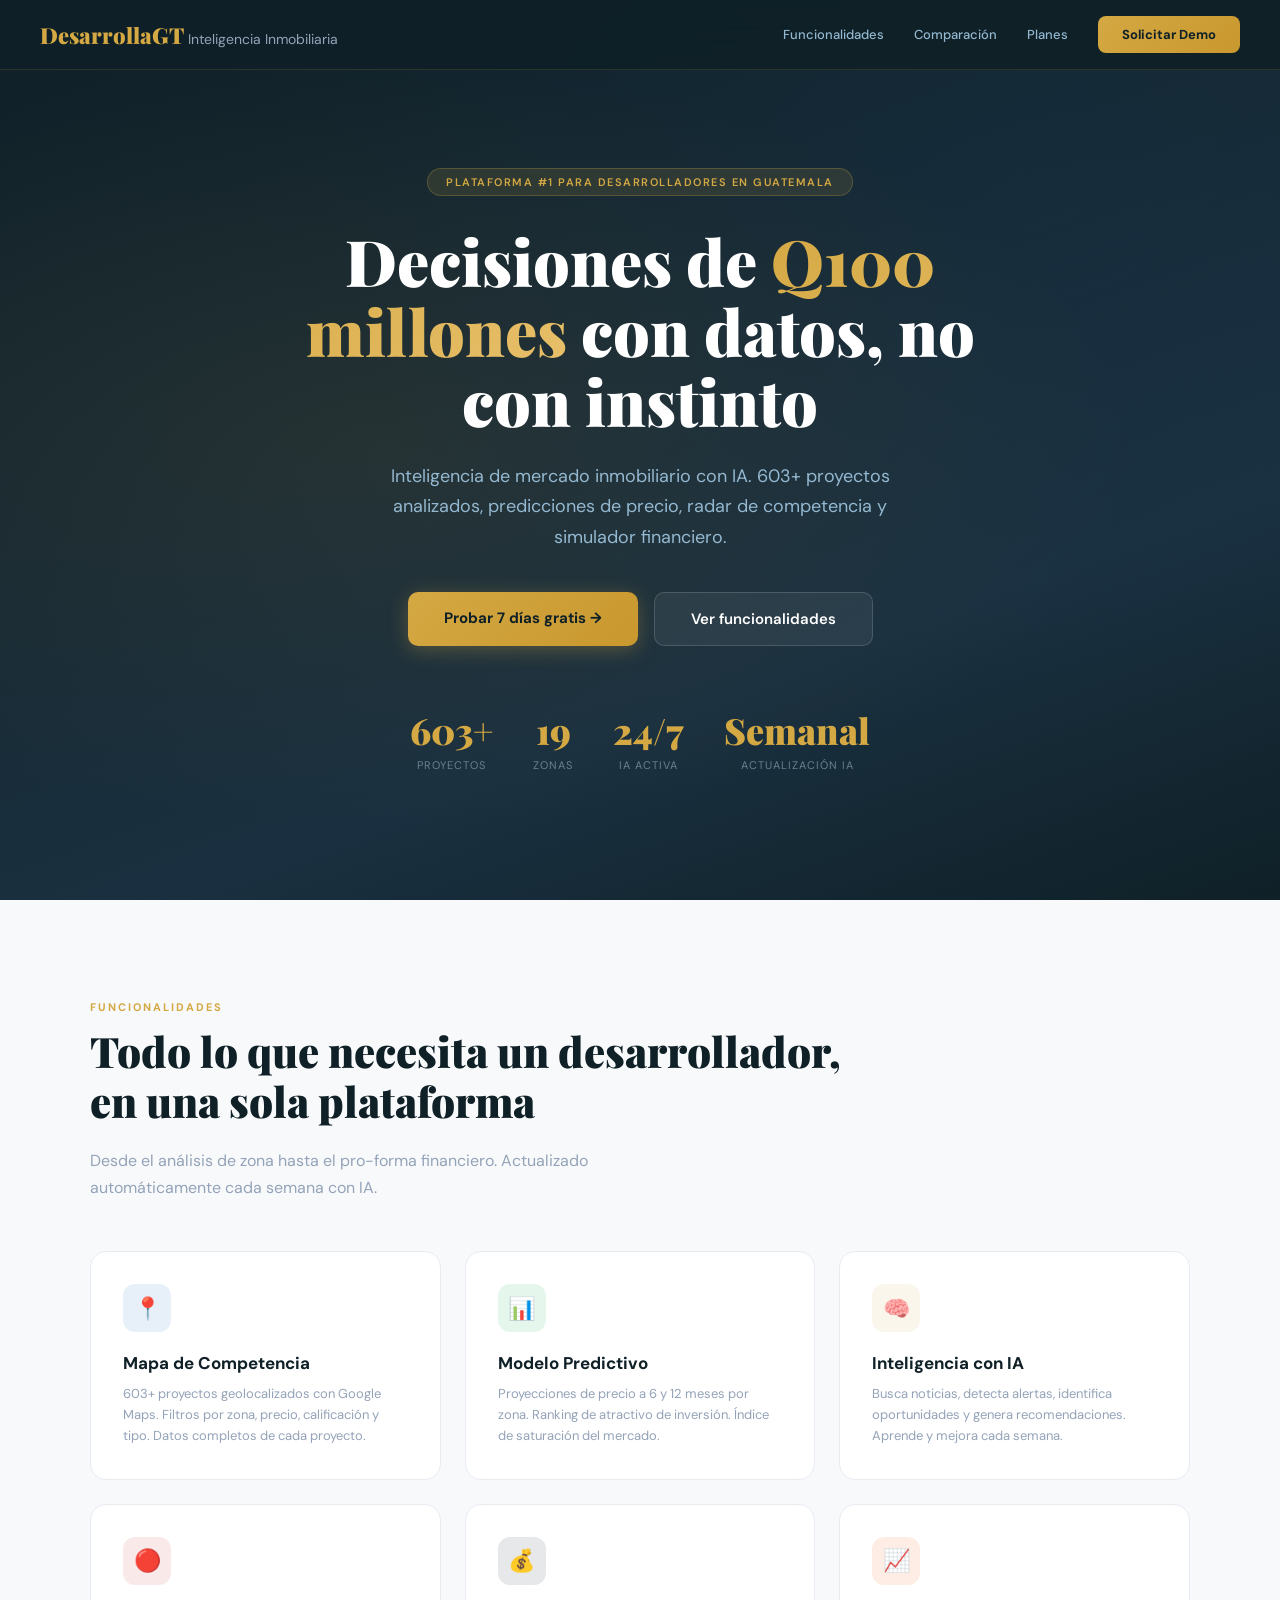
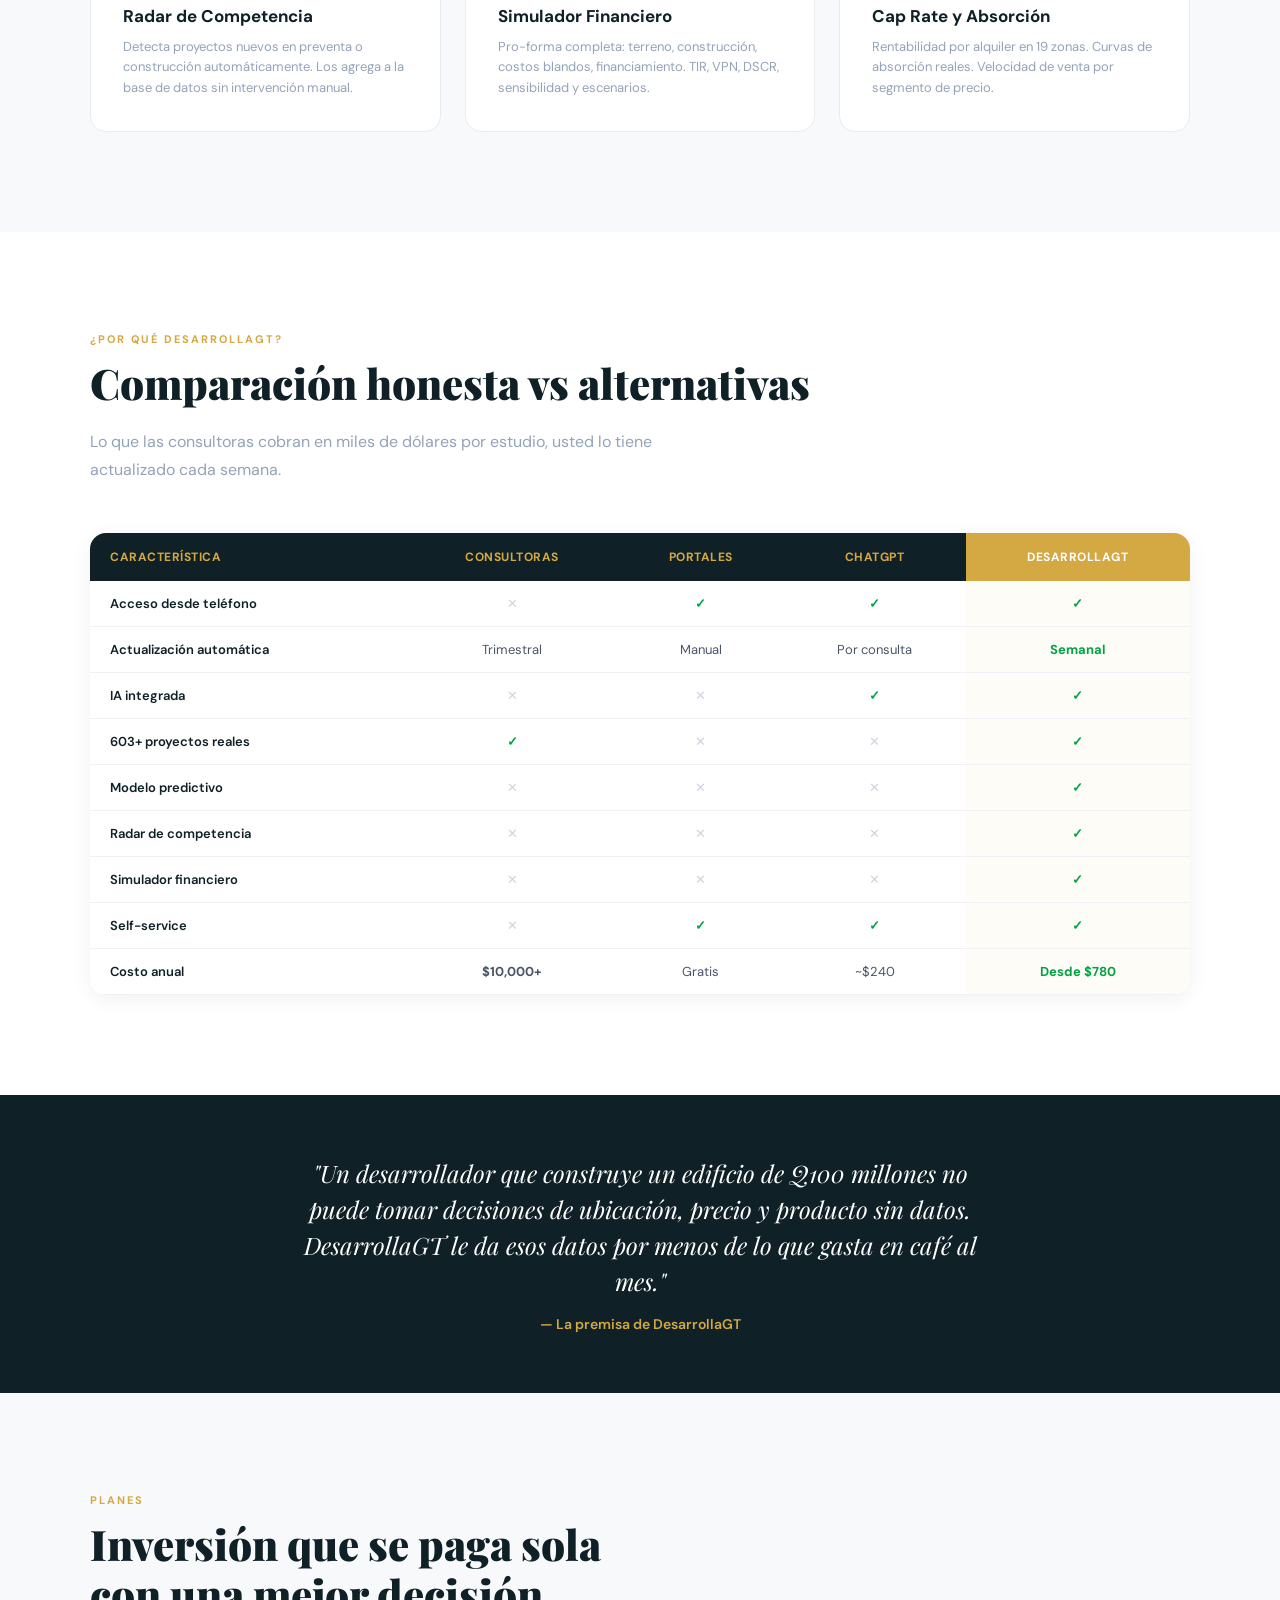
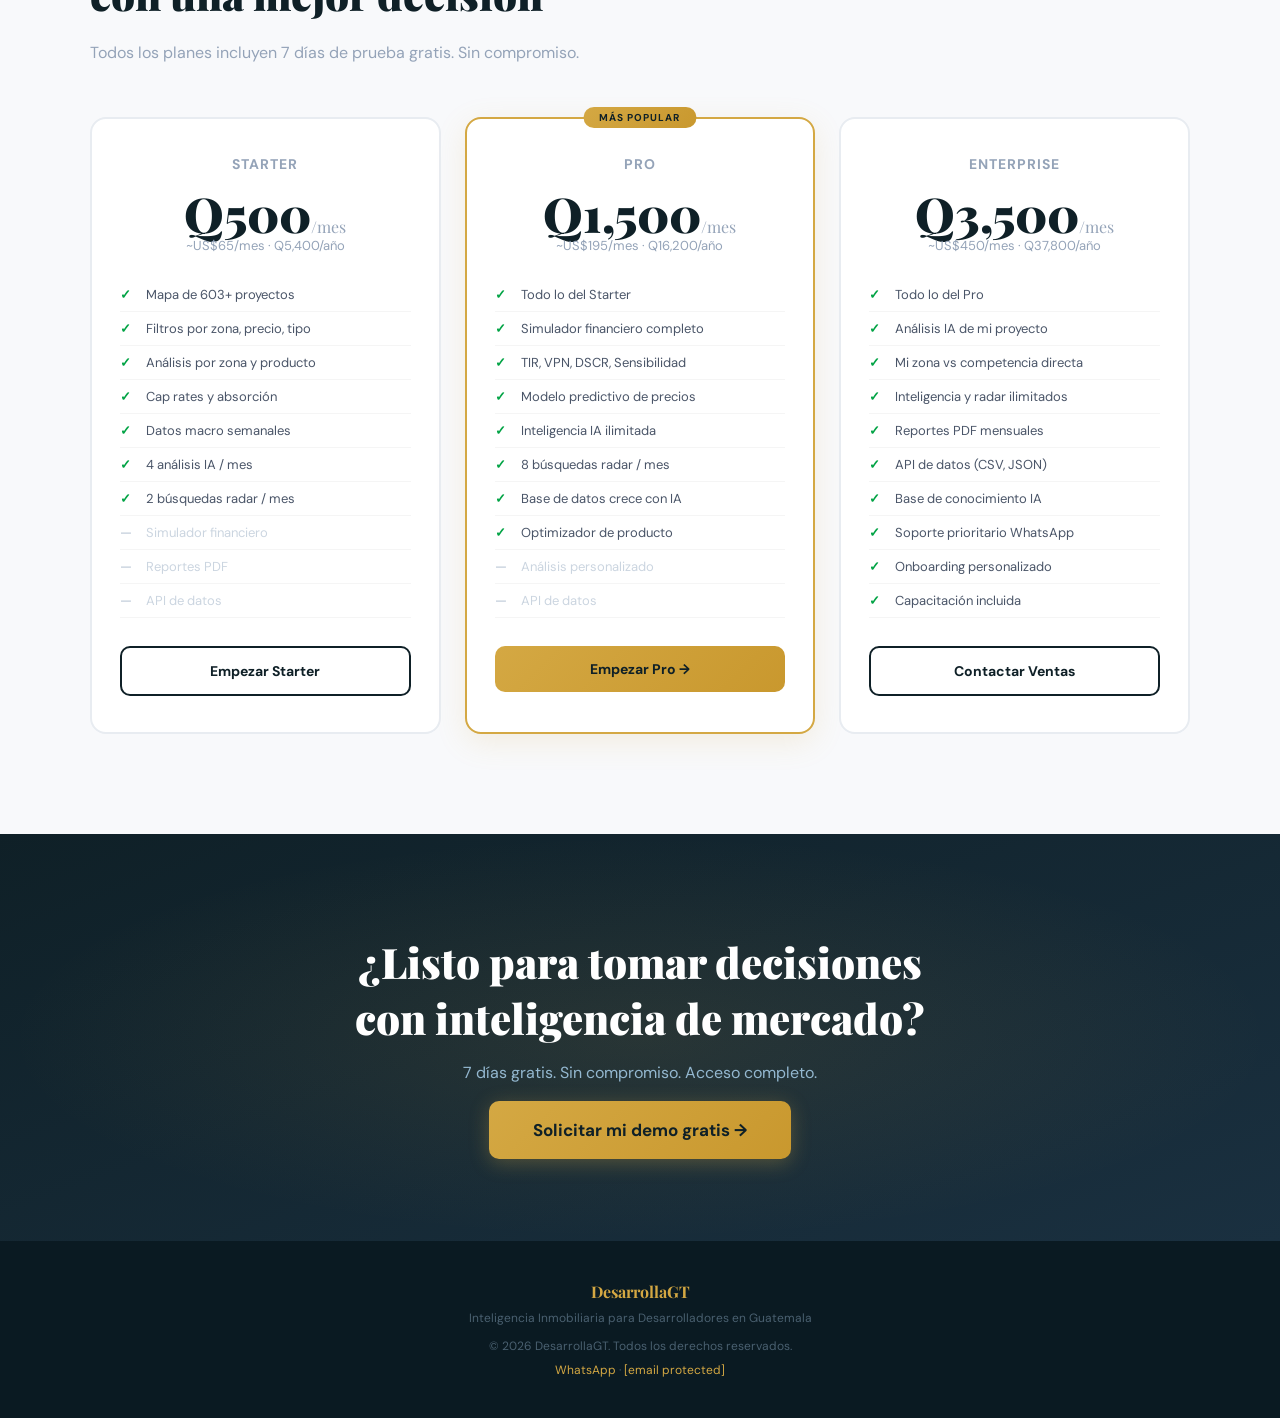
==== index.html @ cb03914d "añadiendo pagina" ====
<!DOCTYPE html>
<html lang="es">
<head>
  <meta charset="UTF-8">
  <meta name="viewport" content="width=device-width, initial-scale=1.0">
  <title>DesarrollaGT — Inteligencia Inmobiliaria</title>
  <link href="https://fonts.googleapis.com/css2?family=Playfair+Display:wght@400;700;900&family=DM+Sans:wght@300;400;500;600;700&display=swap" rel="stylesheet">
  <style>
    :root { --dark:#0F2027; --dark2:#1a3040; --gold:#D4A843; --gold-light:#E8C06A; --light:#F8F9FB; --white:#fff; --text:#4A5568; --text-light:#94A3B8; --green:#00A344; --blue:#1565C0; --red:#C62828; --orange:#E65100; }
    *{margin:0;padding:0;box-sizing:border-box;} html{scroll-behavior:smooth;}
    body{font-family:'DM Sans',sans-serif;color:var(--text);background:var(--white);overflow-x:hidden;}
    nav{position:fixed;top:0;left:0;right:0;z-index:100;background:rgba(15,32,39,.95);backdrop-filter:blur(20px);border-bottom:1px solid rgba(212,168,67,.15);padding:0 40px;height:70px;display:flex;align-items:center;justify-content:space-between;}
    .nav-logo{font-family:'Playfair Display',serif;font-size:22px;font-weight:900;color:var(--gold);} .nav-logo span{color:var(--text-light);font-weight:400;font-size:14px;font-family:'DM Sans',sans-serif;}
    .nav-links{display:flex;gap:30px;align-items:center;} .nav-links a{color:#94B8D0;text-decoration:none;font-size:13px;font-weight:500;transition:color .2s;} .nav-links a:hover{color:var(--gold);}
    .nav-cta{background:linear-gradient(135deg,var(--gold),#C9982E);color:var(--dark)!important;padding:10px 24px;border-radius:8px;font-weight:700!important;transition:transform .2s,box-shadow .2s;} .nav-cta:hover{transform:translateY(-2px);box-shadow:0 4px 15px rgba(212,168,67,.4);}
    .nav-mobile{display:none;background:none;border:none;color:var(--gold);font-size:28px;cursor:pointer;}
    .hero{min-height:100vh;background:linear-gradient(160deg,#0F2027,#162832 40%,#1a3040 70%,#0F2027);display:flex;align-items:center;justify-content:center;padding:120px 40px 80px;position:relative;overflow:hidden;}
    .hero::before{content:'';position:absolute;inset:0;background:radial-gradient(ellipse at 30% 50%,rgba(212,168,67,.08),transparent 60%),radial-gradient(ellipse at 80% 20%,rgba(21,101,192,.06),transparent 50%);}
    .hero-content{max-width:700px;text-align:center;position:relative;z-index:2;}
    .hero-badge{display:inline-block;background:rgba(212,168,67,.12);border:1px solid rgba(212,168,67,.25);color:var(--gold);padding:6px 18px;border-radius:50px;font-size:11px;font-weight:600;letter-spacing:1.5px;text-transform:uppercase;margin-bottom:30px;animation:fadeInDown .8s ease-out;}
    .hero h1{font-family:'Playfair Display',serif;font-size:clamp(36px,6vw,64px);font-weight:900;color:var(--white);line-height:1.1;margin-bottom:24px;animation:fadeInUp .8s ease-out .2s both;}
    .hero h1 em{font-style:normal;background:linear-gradient(135deg,var(--gold),var(--gold-light));-webkit-background-clip:text;-webkit-text-fill-color:transparent;}
    .hero p{font-size:18px;color:#94B8D0;line-height:1.7;margin-bottom:40px;max-width:550px;margin-left:auto;margin-right:auto;animation:fadeInUp .8s ease-out .4s both;}
    .hero-buttons{display:flex;gap:16px;justify-content:center;flex-wrap:wrap;animation:fadeInUp .8s ease-out .6s both;}
    .btn-primary{background:linear-gradient(135deg,var(--gold),#C9982E);color:var(--dark);padding:16px 36px;border-radius:10px;font-weight:700;font-size:15px;text-decoration:none;transition:all .3s;border:none;cursor:pointer;box-shadow:0 4px 20px rgba(212,168,67,.3);} .btn-primary:hover{transform:translateY(-3px);box-shadow:0 8px 30px rgba(212,168,67,.5);}
    .btn-secondary{background:rgba(255,255,255,.06);border:1px solid rgba(255,255,255,.15);color:var(--white);padding:16px 36px;border-radius:10px;font-weight:600;font-size:15px;text-decoration:none;transition:all .3s;} .btn-secondary:hover{background:rgba(255,255,255,.12);border-color:var(--gold);color:var(--gold);}
    .hero-stats{display:flex;gap:40px;justify-content:center;margin-top:60px;animation:fadeInUp .8s ease-out .8s both;} .hero-stat{text-align:center;} .hero-stat .val{font-family:'Playfair Display',serif;font-size:36px;font-weight:900;color:var(--gold);} .hero-stat .lab{font-size:11px;color:#6a8090;text-transform:uppercase;letter-spacing:1px;margin-top:4px;}
    section{padding:100px 40px;} .container{max-width:1100px;margin:0 auto;}
    .section-label{font-size:11px;font-weight:700;letter-spacing:2px;text-transform:uppercase;color:var(--gold);margin-bottom:12px;}
    .section-title{font-family:'Playfair Display',serif;font-size:clamp(28px,4vw,42px);font-weight:900;color:var(--dark);line-height:1.2;margin-bottom:20px;}
    .section-sub{font-size:16px;color:var(--text-light);max-width:600px;line-height:1.7;margin-bottom:50px;}
    #features{background:var(--light);} .features-grid{display:grid;grid-template-columns:repeat(auto-fit,minmax(300px,1fr));gap:24px;}
    .feature-card{background:var(--white);border-radius:16px;padding:32px;border:1px solid #E8ECF1;transition:all .3s;} .feature-card:hover{transform:translateY(-4px);box-shadow:0 12px 40px rgba(0,0,0,.08);border-color:var(--gold);}
    .feature-icon{width:48px;height:48px;border-radius:12px;display:flex;align-items:center;justify-content:center;font-size:22px;margin-bottom:20px;}
    .feature-card h3{font-size:17px;font-weight:700;color:var(--dark);margin-bottom:10px;} .feature-card p{font-size:13px;color:var(--text-light);line-height:1.6;}
    .comparison-table{width:100%;border-collapse:separate;border-spacing:0;border-radius:16px;overflow:hidden;box-shadow:0 4px 20px rgba(0,0,0,.06);}
    .comparison-table th{background:var(--dark);color:var(--gold);padding:16px 20px;font-size:12px;font-weight:700;text-transform:uppercase;letter-spacing:.5px;text-align:center;} .comparison-table th:first-child{text-align:left;}
    .comparison-table td{padding:14px 20px;border-bottom:1px solid #f0f0f5;font-size:13px;text-align:center;} .comparison-table td:first-child{text-align:left;font-weight:600;color:var(--dark);}
    .comparison-table tr:hover td{background:#FFFBF0;} .check{color:var(--green);font-weight:700;font-size:18px;} .cross{color:#CBD5E0;font-size:18px;} .highlight-col{background:rgba(212,168,67,.04);}
    #pricing{background:var(--light);} .pricing-grid{display:grid;grid-template-columns:repeat(auto-fit,minmax(280px,1fr));gap:24px;}
    .price-card{background:var(--white);border-radius:16px;padding:36px 28px;border:2px solid #E8ECF1;text-align:center;transition:all .3s;position:relative;} .price-card:hover{transform:translateY(-4px);box-shadow:0 12px 40px rgba(0,0,0,.08);}
    .price-card.featured{border-color:var(--gold);box-shadow:0 8px 30px rgba(212,168,67,.15);}
    .price-card.featured::before{content:'MÁS POPULAR';position:absolute;top:-12px;left:50%;transform:translateX(-50%);background:linear-gradient(135deg,var(--gold),#C9982E);color:var(--dark);padding:4px 16px;border-radius:50px;font-size:10px;font-weight:700;letter-spacing:1px;}
    .price-name{font-size:14px;font-weight:700;color:var(--text-light);text-transform:uppercase;letter-spacing:1px;margin-bottom:16px;}
    .price-amount{font-family:'Playfair Display',serif;font-size:48px;font-weight:900;color:var(--dark);line-height:1;} .price-amount span{font-size:16px;font-weight:400;color:var(--text-light);}
    .price-period{font-size:13px;color:var(--text-light);margin-bottom:24px;}
    .price-features{list-style:none;text-align:left;margin-bottom:28px;} .price-features li{padding:8px 0;font-size:13px;color:var(--text);border-bottom:1px solid #f5f5f5;display:flex;align-items:center;gap:10px;}
    .price-features li::before{content:'✓';color:var(--green);font-weight:700;min-width:16px;} .price-features li.disabled{color:#CBD5E0;} .price-features li.disabled::before{content:'—';color:#CBD5E0;}
    .price-btn{display:block;width:100%;padding:14px;border-radius:10px;font-weight:700;font-size:14px;text-decoration:none;text-align:center;transition:all .3s;}
    .price-btn-primary{background:linear-gradient(135deg,var(--gold),#C9982E);color:var(--dark);} .price-btn-primary:hover{box-shadow:0 4px 15px rgba(212,168,67,.4);transform:translateY(-2px);}
    .price-btn-outline{background:none;border:2px solid var(--dark);color:var(--dark);} .price-btn-outline:hover{background:var(--dark);color:var(--white);}
    .social-proof{background:var(--dark);padding:60px 40px;text-align:center;}
    .proof-text{font-family:'Playfair Display',serif;font-size:24px;color:var(--white);max-width:700px;margin:0 auto 16px;line-height:1.5;font-style:italic;}
    .proof-author{color:var(--gold);font-size:14px;font-weight:600;}
    .cta{background:linear-gradient(160deg,var(--dark),#1a3040);text-align:center;padding:100px 40px;position:relative;}
    .cta::before{content:'';position:absolute;inset:0;background:radial-gradient(ellipse at 50% 50%,rgba(212,168,67,.1),transparent 70%);}
    .cta h2{font-family:'Playfair Display',serif;font-size:clamp(28px,4vw,42px);font-weight:900;color:var(--white);margin-bottom:16px;position:relative;}
    .cta p{color:#94B8D0;font-size:16px;margin-bottom:36px;position:relative;} .cta .btn-primary{position:relative;font-size:17px;padding:18px 44px;}
    .whatsapp-float{position:fixed;bottom:24px;right:24px;z-index:99;background:#25D366;width:60px;height:60px;border-radius:50%;display:flex;align-items:center;justify-content:center;box-shadow:0 4px 20px rgba(37,211,102,.4);transition:transform .3s;text-decoration:none;font-size:30px;} .whatsapp-float:hover{transform:scale(1.1);}
    footer{background:#0a1a22;padding:40px;text-align:center;color:#4a6070;font-size:12px;} footer a{color:var(--gold);text-decoration:none;}
    @keyframes fadeInUp{from{opacity:0;transform:translateY(30px);}to{opacity:1;transform:translateY(0);}}
    @keyframes fadeInDown{from{opacity:0;transform:translateY(-20px);}to{opacity:1;transform:translateY(0);}}
    @media(max-width:768px){nav{padding:0 20px;} .nav-links{display:none;position:fixed;top:70px;left:0;right:0;background:rgba(15,32,39,.98);flex-direction:column;padding:20px;gap:16px;} .nav-mobile{display:block;} section{padding:60px 20px;} .hero{padding:100px 20px 60px;} .hero p{font-size:15px;} .hero-stats{gap:20px;flex-wrap:wrap;} .hero-stat .val{font-size:28px;} .hero-buttons{flex-direction:column;align-items:center;} .btn-primary,.btn-secondary{width:100%;text-align:center;} .features-grid{grid-template-columns:1fr;} .pricing-grid{grid-template-columns:1fr;} .comparison-table{font-size:11px;} .comparison-table th,.comparison-table td{padding:10px 6px;} .proof-text{font-size:18px;} .price-amount{font-size:38px;}}
  </style>
</head>
<body>
<nav>
  <div class="nav-logo">DesarrollaGT <span>Inteligencia Inmobiliaria</span></div>
  <div class="nav-links">
    <a href="#features">Funcionalidades</a>
    <a href="#vs">Comparación</a>
    <a href="#pricing">Planes</a>
    <a href="https://wa.me/502XXXXXXXX?text=Quiero%20una%20demo%20de%20DesarrollaGT" class="nav-cta" target="_blank">Solicitar Demo</a>
  </div>
  <button class="nav-mobile" onclick="let l=document.querySelector('.nav-links');l.style.display=l.style.display==='flex'?'none':'flex'">☰</button>
</nav>
<section class="hero">
  <div class="hero-content">
    <div class="hero-badge">Plataforma #1 para Desarrolladores en Guatemala</div>
    <h1>Decisiones de <em>Q100 millones</em> con datos, no con instinto</h1>
    <p>Inteligencia de mercado inmobiliario con IA. 603+ proyectos analizados, predicciones de precio, radar de competencia y simulador financiero.</p>
    <div class="hero-buttons">
      <a href="https://wa.me/502XXXXXXXX?text=Quiero%20probar%20DesarrollaGT%20gratis%20por%207%20días" class="btn-primary" target="_blank">Probar 7 días gratis →</a>
      <a href="#features" class="btn-secondary">Ver funcionalidades</a>
    </div>
    <div class="hero-stats">
      <div class="hero-stat"><div class="val">603+</div><div class="lab">Proyectos</div></div>
      <div class="hero-stat"><div class="val">19</div><div class="lab">Zonas</div></div>
      <div class="hero-stat"><div class="val">24/7</div><div class="lab">IA Activa</div></div>
      <div class="hero-stat"><div class="val">Semanal</div><div class="lab">Actualización IA</div></div>
    </div>
  </div>
</section>
<section id="features">
  <div class="container">
    <div class="section-label">Funcionalidades</div>
    <h2 class="section-title">Todo lo que necesita un desarrollador,<br>en una sola plataforma</h2>
    <p class="section-sub">Desde el análisis de zona hasta el pro-forma financiero. Actualizado automáticamente cada semana con IA.</p>
    <div class="features-grid">
      <div class="feature-card"><div class="feature-icon" style="background:rgba(21,101,192,.1);color:var(--blue);">📍</div><h3>Mapa de Competencia</h3><p>603+ proyectos geolocalizados con Google Maps. Filtros por zona, precio, calificación y tipo. Datos completos de cada proyecto.</p></div>
      <div class="feature-card"><div class="feature-icon" style="background:rgba(0,163,68,.1);color:var(--green);">📊</div><h3>Modelo Predictivo</h3><p>Proyecciones de precio a 6 y 12 meses por zona. Ranking de atractivo de inversión. Índice de saturación del mercado.</p></div>
      <div class="feature-card"><div class="feature-icon" style="background:rgba(212,168,67,.1);color:var(--gold);">🧠</div><h3>Inteligencia con IA</h3><p>Busca noticias, detecta alertas, identifica oportunidades y genera recomendaciones. Aprende y mejora cada semana.</p></div>
      <div class="feature-card"><div class="feature-icon" style="background:rgba(198,40,40,.1);color:var(--red);">🔴</div><h3>Radar de Competencia</h3><p>Detecta proyectos nuevos en preventa o construcción automáticamente. Los agrega a la base de datos sin intervención manual.</p></div>
      <div class="feature-card"><div class="feature-icon" style="background:rgba(15,32,39,.1);color:var(--dark);">💰</div><h3>Simulador Financiero</h3><p>Pro-forma completa: terreno, construcción, costos blandos, financiamiento. TIR, VPN, DSCR, sensibilidad y escenarios.</p></div>
      <div class="feature-card"><div class="feature-icon" style="background:rgba(230,81,0,.1);color:var(--orange);">📈</div><h3>Cap Rate y Absorción</h3><p>Rentabilidad por alquiler en 19 zonas. Curvas de absorción reales. Velocidad de venta por segmento de precio.</p></div>
    </div>
  </div>
</section>
<section id="vs">
  <div class="container">
    <div class="section-label">¿Por qué DesarrollaGT?</div>
    <h2 class="section-title">Comparación honesta vs alternativas</h2>
    <p class="section-sub">Lo que las consultoras cobran en miles de dólares por estudio, usted lo tiene actualizado cada semana.</p>
    <table class="comparison-table">
      <thead><tr><th>Característica</th><th>Consultoras</th><th>Portales</th><th>ChatGPT</th><th class="highlight-col" style="color:#fff;background:var(--gold);">DesarrollaGT</th></tr></thead>
      <tbody>
        <tr><td>Acceso desde teléfono</td><td class="cross">✕</td><td class="check">✓</td><td class="check">✓</td><td class="highlight-col check">✓</td></tr>
        <tr><td>Actualización automática</td><td>Trimestral</td><td>Manual</td><td>Por consulta</td><td class="highlight-col"><b style="color:var(--green)">Semanal</b></td></tr>
        <tr><td>IA integrada</td><td class="cross">✕</td><td class="cross">✕</td><td class="check">✓</td><td class="highlight-col check">✓</td></tr>
        <tr><td>603+ proyectos reales</td><td class="check">✓</td><td class="cross">✕</td><td class="cross">✕</td><td class="highlight-col check">✓</td></tr>
        <tr><td>Modelo predictivo</td><td class="cross">✕</td><td class="cross">✕</td><td class="cross">✕</td><td class="highlight-col check">✓</td></tr>
        <tr><td>Radar de competencia</td><td class="cross">✕</td><td class="cross">✕</td><td class="cross">✕</td><td class="highlight-col check">✓</td></tr>
        <tr><td>Simulador financiero</td><td class="cross">✕</td><td class="cross">✕</td><td class="cross">✕</td><td class="highlight-col check">✓</td></tr>
        <tr><td>Self-service</td><td class="cross">✕</td><td class="check">✓</td><td class="check">✓</td><td class="highlight-col check">✓</td></tr>
        <tr><td>Costo anual</td><td><b>$10,000+</b></td><td>Gratis</td><td>~$240</td><td class="highlight-col"><b style="color:var(--green)">Desde $780</b></td></tr>
      </tbody>
    </table>
  </div>
</section>
<div class="social-proof">
  <p class="proof-text">"Un desarrollador que construye un edificio de Q100 millones no puede tomar decisiones de ubicación, precio y producto sin datos. DesarrollaGT le da esos datos por menos de lo que gasta en café al mes."</p>
  <p class="proof-author">— La premisa de DesarrollaGT</p>
</div>
<section id="pricing">
  <div class="container">
    <div class="section-label">Planes</div>
    <h2 class="section-title">Inversión que se paga sola<br>con una mejor decisión</h2>
    <p class="section-sub">Todos los planes incluyen 7 días de prueba gratis. Sin compromiso.</p>
    <div class="pricing-grid">
      <div class="price-card">
        <div class="price-name">Starter</div>
        <div class="price-amount">Q500<span>/mes</span></div>
        <div class="price-period">~US$65/mes · Q5,400/año</div>
        <ul class="price-features">
          <li>Mapa de 603+ proyectos</li>
          <li>Filtros por zona, precio, tipo</li>
          <li>Análisis por zona y producto</li>
          <li>Cap rates y absorción</li>
          <li>Datos macro semanales</li>
          <li>4 análisis IA / mes</li>
          <li>2 búsquedas radar / mes</li>
          <li class="disabled">Simulador financiero</li>
          <li class="disabled">Reportes PDF</li>
          <li class="disabled">API de datos</li>
        </ul>
        <a href="https://wa.me/502XXXXXXXX?text=Quiero%20el%20plan%20Starter%20de%20DesarrollaGT" class="price-btn price-btn-outline" target="_blank">Empezar Starter</a>
      </div>
      <div class="price-card featured">
        <div class="price-name">Pro</div>
        <div class="price-amount">Q1,500<span>/mes</span></div>
        <div class="price-period">~US$195/mes · Q16,200/año</div>
        <ul class="price-features">
          <li>Todo lo del Starter</li>
          <li>Simulador financiero completo</li>
          <li>TIR, VPN, DSCR, Sensibilidad</li>
          <li>Modelo predictivo de precios</li>
          <li>Inteligencia IA ilimitada</li>
          <li>8 búsquedas radar / mes</li>
          <li>Base de datos crece con IA</li>
          <li>Optimizador de producto</li>
          <li class="disabled">Análisis personalizado</li>
          <li class="disabled">API de datos</li>
        </ul>
        <a href="https://wa.me/502XXXXXXXX?text=Quiero%20el%20plan%20Pro%20de%20DesarrollaGT" class="price-btn price-btn-primary" target="_blank">Empezar Pro →</a>
      </div>
      <div class="price-card">
        <div class="price-name">Enterprise</div>
        <div class="price-amount">Q3,500<span>/mes</span></div>
        <div class="price-period">~US$450/mes · Q37,800/año</div>
        <ul class="price-features">
          <li>Todo lo del Pro</li>
          <li>Análisis IA de mi proyecto</li>
          <li>Mi zona vs competencia directa</li>
          <li>Inteligencia y radar ilimitados</li>
          <li>Reportes PDF mensuales</li>
          <li>API de datos (CSV, JSON)</li>
          <li>Base de conocimiento IA</li>
          <li>Soporte prioritario WhatsApp</li>
          <li>Onboarding personalizado</li>
          <li>Capacitación incluida</li>
        </ul>
        <a href="https://wa.me/502XXXXXXXX?text=Quiero%20el%20plan%20Enterprise%20de%20DesarrollaGT" class="price-btn price-btn-outline" target="_blank">Contactar Ventas</a>
      </div>
    </div>
  </div>
</section>
<section class="cta">
  <h2>¿Listo para tomar decisiones<br>con inteligencia de mercado?</h2>
  <p>7 días gratis. Sin compromiso. Acceso completo.</p>
  <a href="https://wa.me/502XXXXXXXX?text=Quiero%20probar%20DesarrollaGT%20gratis%20por%207%20días" class="btn-primary" target="_blank">Solicitar mi demo gratis →</a>
</section>
<footer>
  <p style="margin-bottom:8px;"><strong style="color:var(--gold);font-family:'Playfair Display',serif;font-size:16px;">DesarrollaGT</strong></p>
  <p>Inteligencia Inmobiliaria para Desarrolladores en Guatemala</p>
  <p style="margin-top:12px;">© 2026 DesarrollaGT. Todos los derechos reservados.</p>
  <p style="margin-top:8px;"><a href="https://wa.me/502XXXXXXXX">WhatsApp</a> · <a href="/cdn-cgi/l/email-protection#6315060d170210230706100211110c0f0f0204174d000c0e"><span class="__cf_email__" data-cfemail="1a6c7f746e7b695a7e7f697b68687576767b7d6e34797577">[email&#160;protected]</span></a></p>
</footer>
<a href="https:
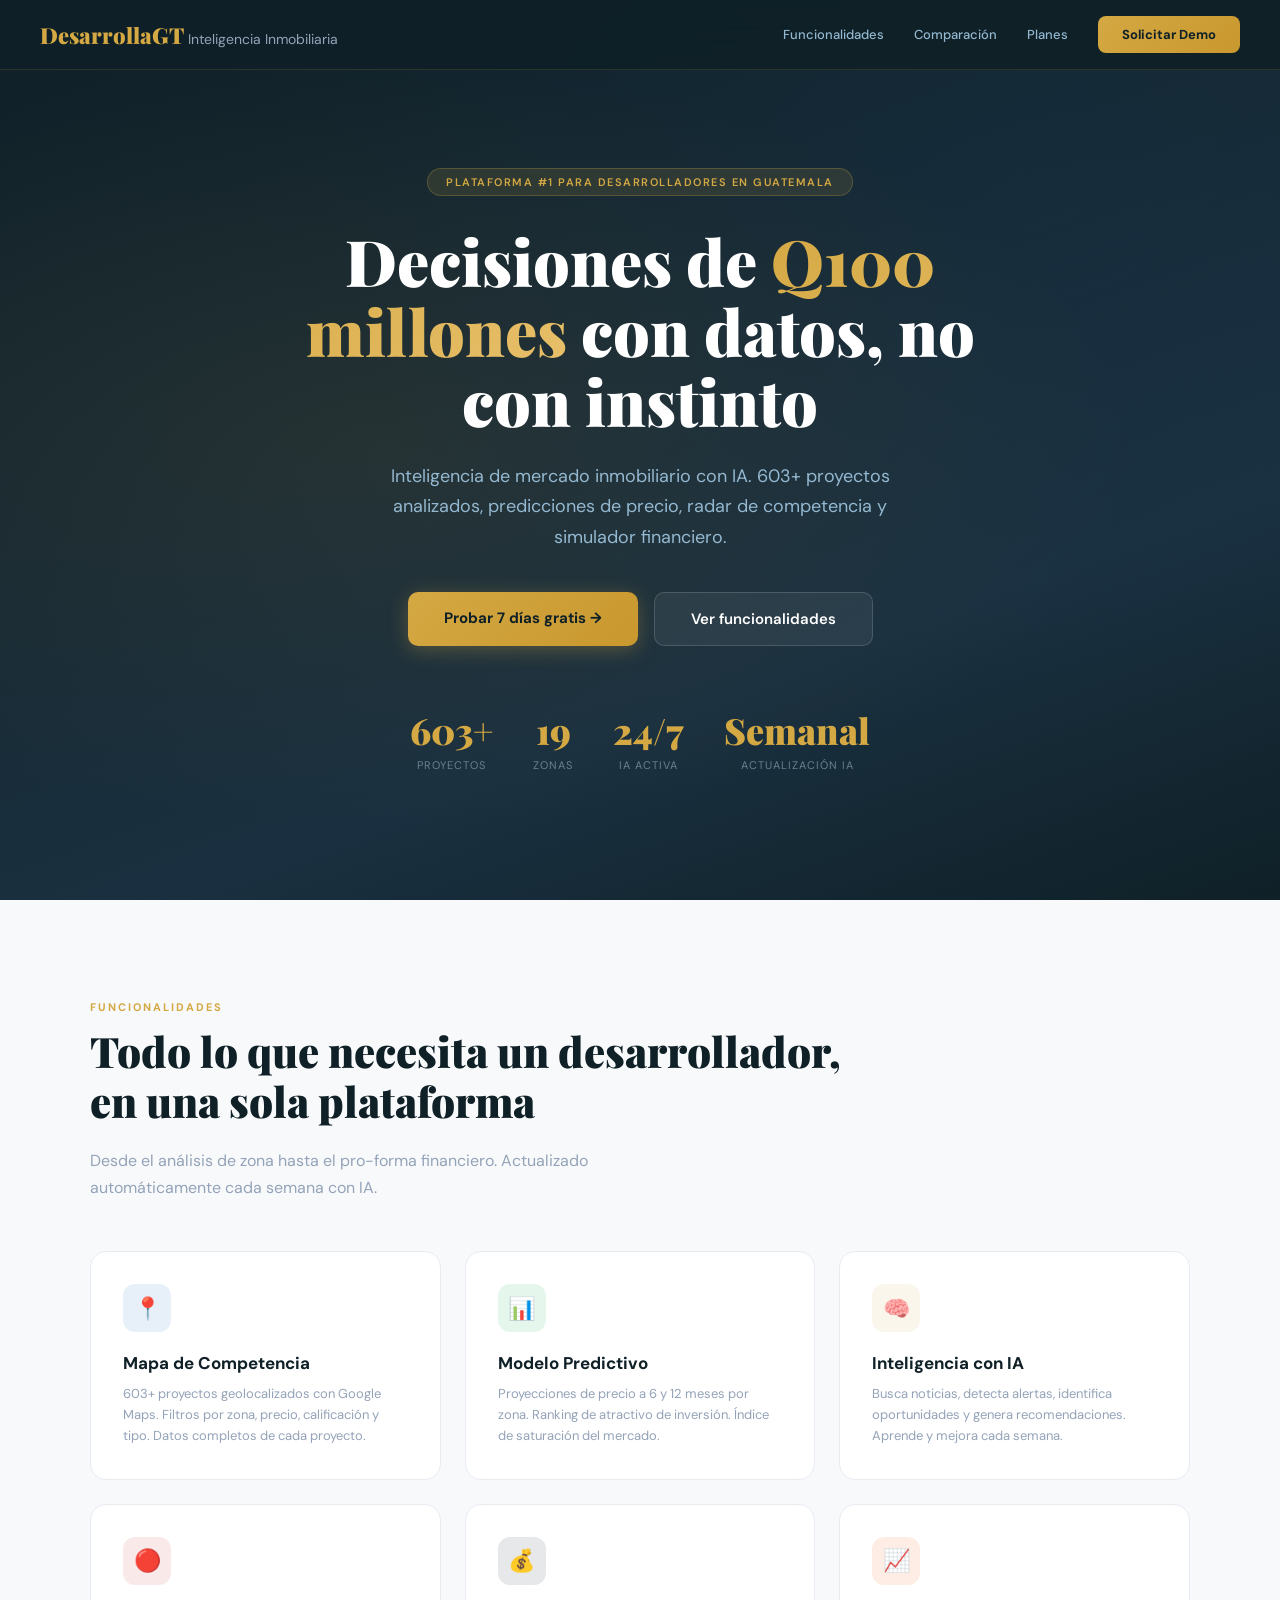
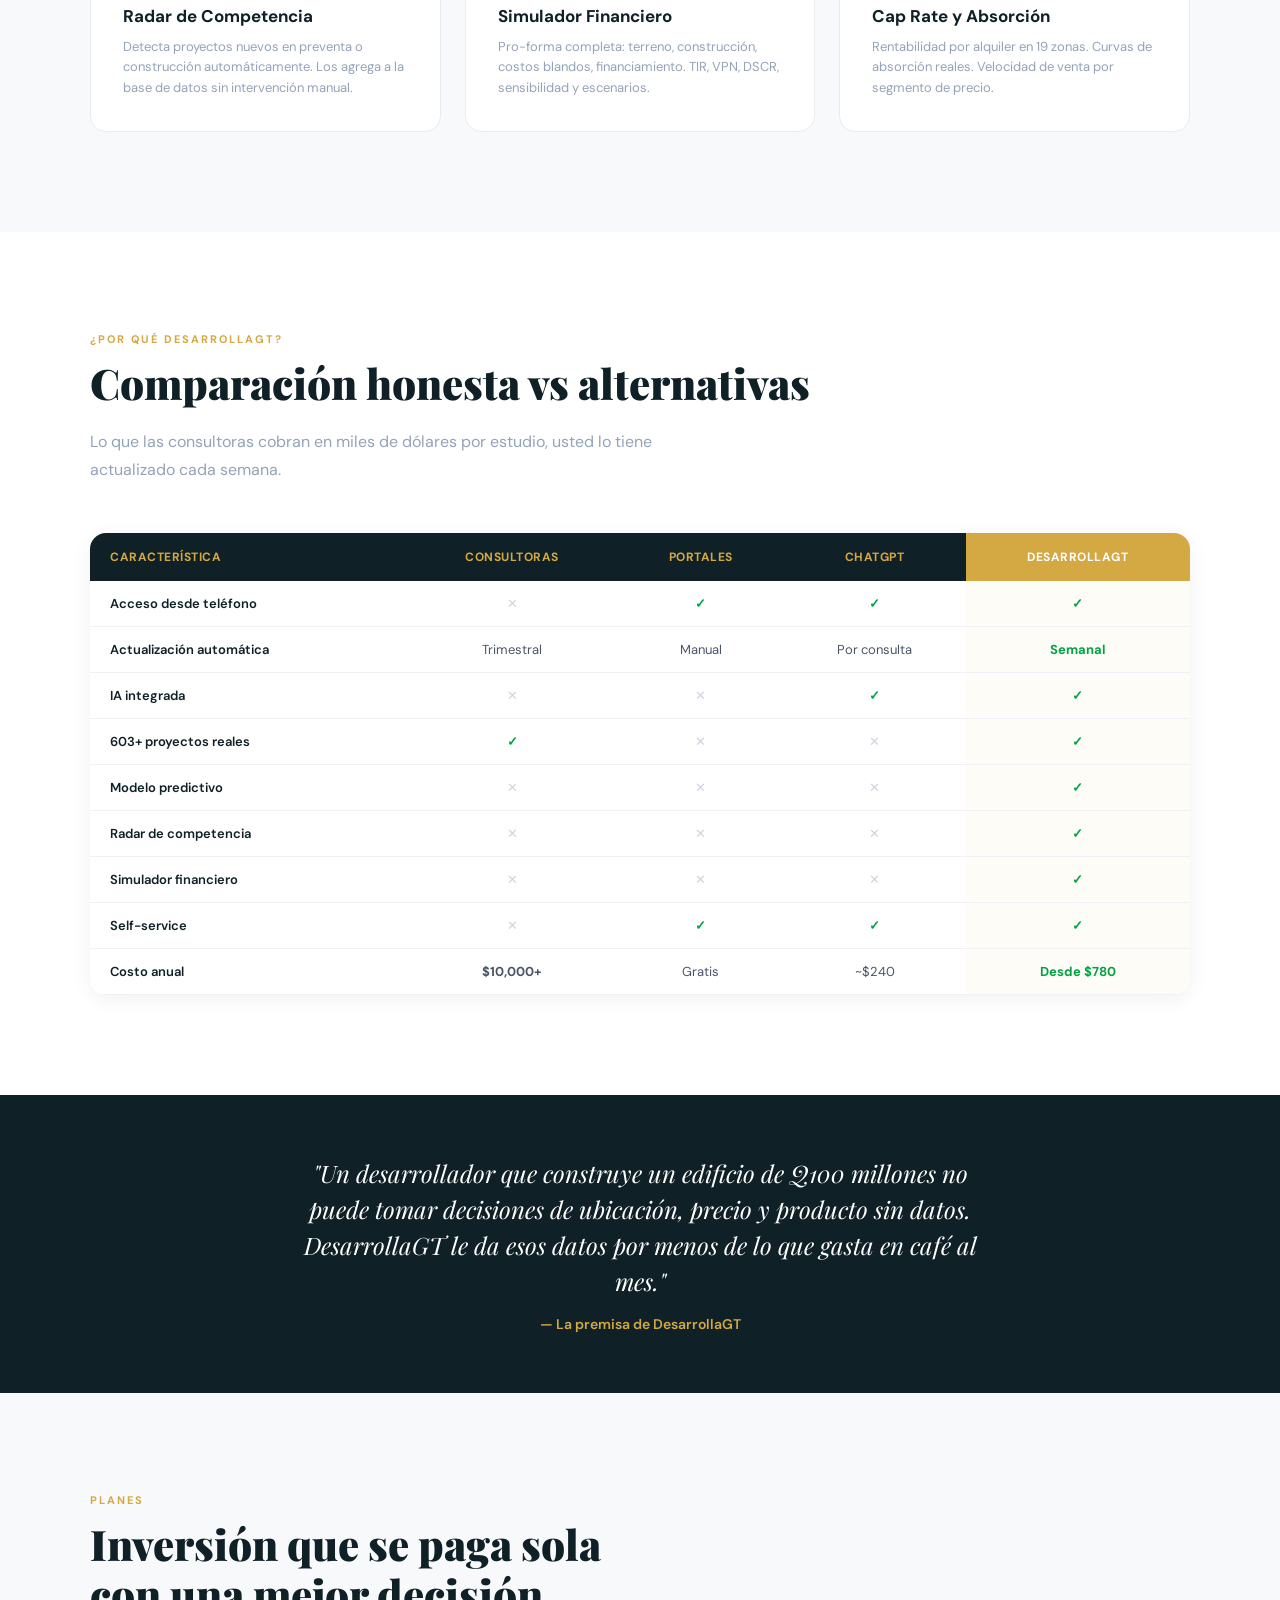
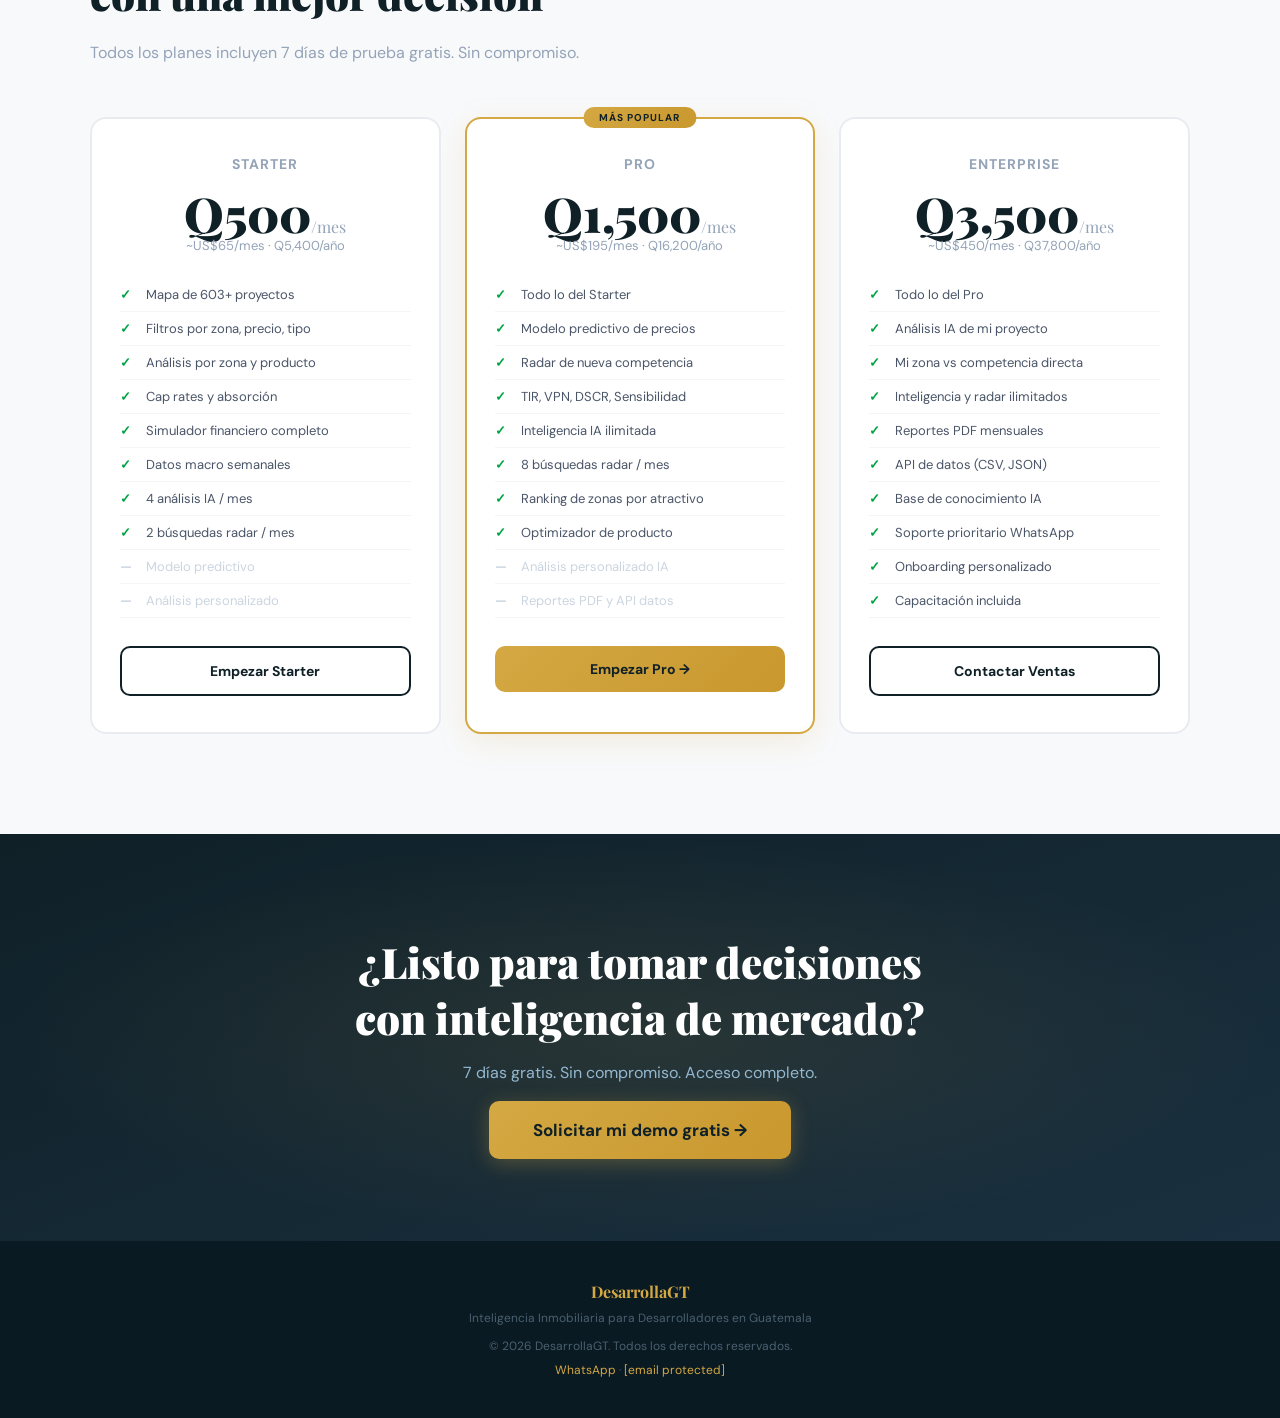
==== commit 85ea8aad: "Update index.html" ====
--- a/index.html
+++ b/index.html
@@ -70,7 +70,7 @@
     <a href="#features">Funcionalidades</a>
     <a href="#vs">Comparación</a>
     <a href="#pricing">Planes</a>
-    <a href="https://wa.me/502XXXXXXXX?text=Quiero%20una%20demo%20de%20DesarrollaGT" class="nav-cta" target="_blank">Solicitar Demo</a>
+    <a href="https://wa.me/50242206317?text=Quiero%20una%20demo%20de%20DesarrollaGT" class="nav-cta" target="_blank">Solicitar Demo</a>
   </div>
   <button class="nav-mobile" onclick="let l=document.querySelector('.nav-links');l.style.display=l.style.display==='flex'?'none':'flex'">☰</button>
 </nav>
@@ -80,7 +80,7 @@
     <h1>Decisiones de <em>Q100 millones</em> con datos, no con instinto</h1>
     <p>Inteligencia de mercado inmobiliario con IA. 603+ proyectos analizados, predicciones de precio, radar de competencia y simulador financiero.</p>
     <div class="hero-buttons">
-      <a href="https://wa.me/502XXXXXXXX?text=Quiero%20probar%20DesarrollaGT%20gratis%20por%207%20días" class="btn-primary" target="_blank">Probar 7 días gratis →</a>
+      <a href="https://wa.me/50242206317?text=Quiero%20probar%20DesarrollaGT%20gratis%20por%207%20días" class="btn-primary" target="_blank">Probar 7 días gratis →</a>
       <a href="#features" class="btn-secondary">Ver funcionalidades</a>
     </div>
     <div class="hero-stats">
@@ -146,14 +146,14 @@
           <li>Filtros por zona, precio, tipo</li>
           <li>Análisis por zona y producto</li>
           <li>Cap rates y absorción</li>
+          <li>Simulador financiero completo</li>
           <li>Datos macro semanales</li>
           <li>4 análisis IA / mes</li>
           <li>2 búsquedas radar / mes</li>
-          <li class="disabled">Simulador financiero</li>
-          <li class="disabled">Reportes PDF</li>
-          <li class="disabled">API de datos</li>
+          <li class="disabled">Modelo predictivo</li>
+          <li class="disabled">Análisis personalizado</li>
         </ul>
-        <a href="https://wa.me/502XXXXXXXX?text=Quiero%20el%20plan%20Starter%20de%20DesarrollaGT" class="price-btn price-btn-outline" target="_blank">Empezar Starter</a>
+        <a href="https://wa.me/50242206317?text=Quiero%20el%20plan%20Starter%20de%20DesarrollaGT" class="price-btn price-btn-outline" target="_blank">Empezar Starter</a>
       </div>
       <div class="price-card featured">
         <div class="price-name">Pro</div>
@@ -161,17 +161,17 @@
         <div class="price-period">~US$195/mes · Q16,200/año</div>
         <ul class="price-features">
           <li>Todo lo del Starter</li>
-          <li>Simulador financiero completo</li>
+          <li>Modelo predictivo de precios</li>
+          <li>Radar de nueva competencia</li>
           <li>TIR, VPN, DSCR, Sensibilidad</li>
-          <li>Modelo predictivo de precios</li>
           <li>Inteligencia IA ilimitada</li>
           <li>8 búsquedas radar / mes</li>
-          <li>Base de datos crece con IA</li>
+          <li>Ranking de zonas por atractivo</li>
           <li>Optimizador de producto</li>
-          <li class="disabled">Análisis personalizado</li>
-          <li class="disabled">API de datos</li>
+          <li class="disabled">Análisis personalizado IA</li>
+          <li class="disabled">Reportes PDF y API datos</li>
         </ul>
-        <a href="https://wa.me/502XXXXXXXX?text=Quiero%20el%20plan%20Pro%20de%20DesarrollaGT" class="price-btn price-btn-primary" target="_blank">Empezar Pro →</a>
+        <a href="https://wa.me/50242206317?text=Quiero%20el%20plan%20Pro%20de%20DesarrollaGT" class="price-btn price-btn-primary" target="_blank">Empezar Pro →</a>
       </div>
       <div class="price-card">
         <div class="price-name">Enterprise</div>
@@ -189,7 +189,7 @@
           <li>Onboarding personalizado</li>
           <li>Capacitación incluida</li>
         </ul>
-        <a href="https://wa.me/502XXXXXXXX?text=Quiero%20el%20plan%20Enterprise%20de%20DesarrollaGT" class="price-btn price-btn-outline" target="_blank">Contactar Ventas</a>
+        <a href="https://wa.me/50242206317?text=Quiero%20el%20plan%20Enterprise%20de%20DesarrollaGT" class="price-btn price-btn-outline" target="_blank">Contactar Ventas</a>
       </div>
     </div>
   </div>
@@ -197,12 +197,15 @@
 <section class="cta">
   <h2>¿Listo para tomar decisiones<br>con inteligencia de mercado?</h2>
   <p>7 días gratis. Sin compromiso. Acceso completo.</p>
-  <a href="https://wa.me/502XXXXXXXX?text=Quiero%20probar%20DesarrollaGT%20gratis%20por%207%20días" class="btn-primary" target="_blank">Solicitar mi demo gratis →</a>
+  <a href="https://wa.me/50242206317?text=Quiero%20probar%20DesarrollaGT%20gratis%20por%207%20días" class="btn-primary" target="_blank">Solicitar mi demo gratis →</a>
 </section>
 <footer>
   <p style="margin-bottom:8px;"><strong style="color:var(--gold);font-family:'Playfair Display',serif;font-size:16px;">DesarrollaGT</strong></p>
   <p>Inteligencia Inmobiliaria para Desarrolladores en Guatemala</p>
   <p style="margin-top:12px;">© 2026 DesarrollaGT. Todos los derechos reservados.</p>
-  <p style="margin-top:8px;"><a href="https://wa.me/502XXXXXXXX">WhatsApp</a> · <a href="/cdn-cgi/l/email-protection#6315060d170210230706100211110c0f0f0204174d000c0e"><span class="__cf_email__" data-cfemail="1a6c7f746e7b695a7e7f697b68687576767b7d6e34797577">[email&#160;protected]</span></a></p>
+  <p style="margin-top:8px;"><a href="https://wa.me/50242206317">WhatsApp</a> · <a href="/cdn-cgi/l/email-protection#6315060d170210230706100211110c0f0f0204174d000c0e"><span class="__cf_email__" data-cfemail="1a6c7f746e7b695a7e7f697b68687576767b7d6e34797577">[email&#160;protected]</span></a></p>
 </footer>
-<a href="https:+<a href="https:
+
+
+  
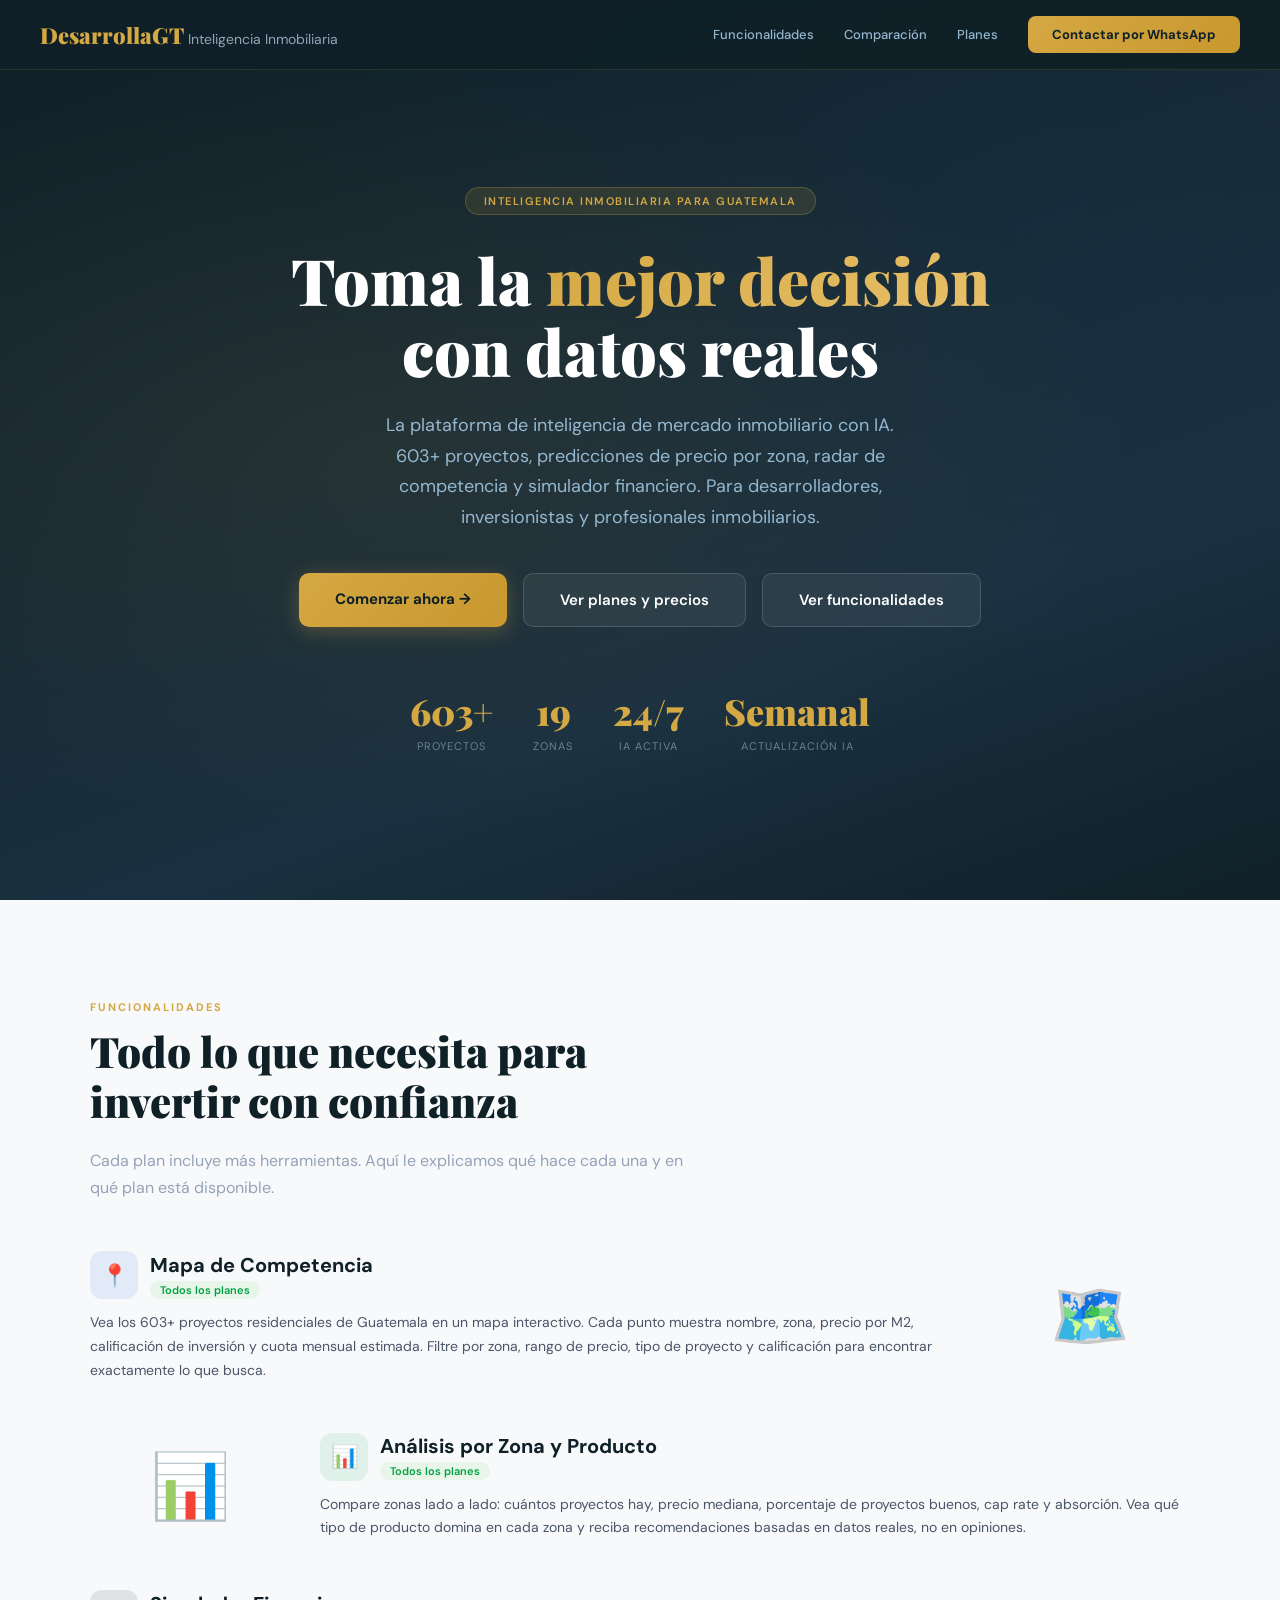
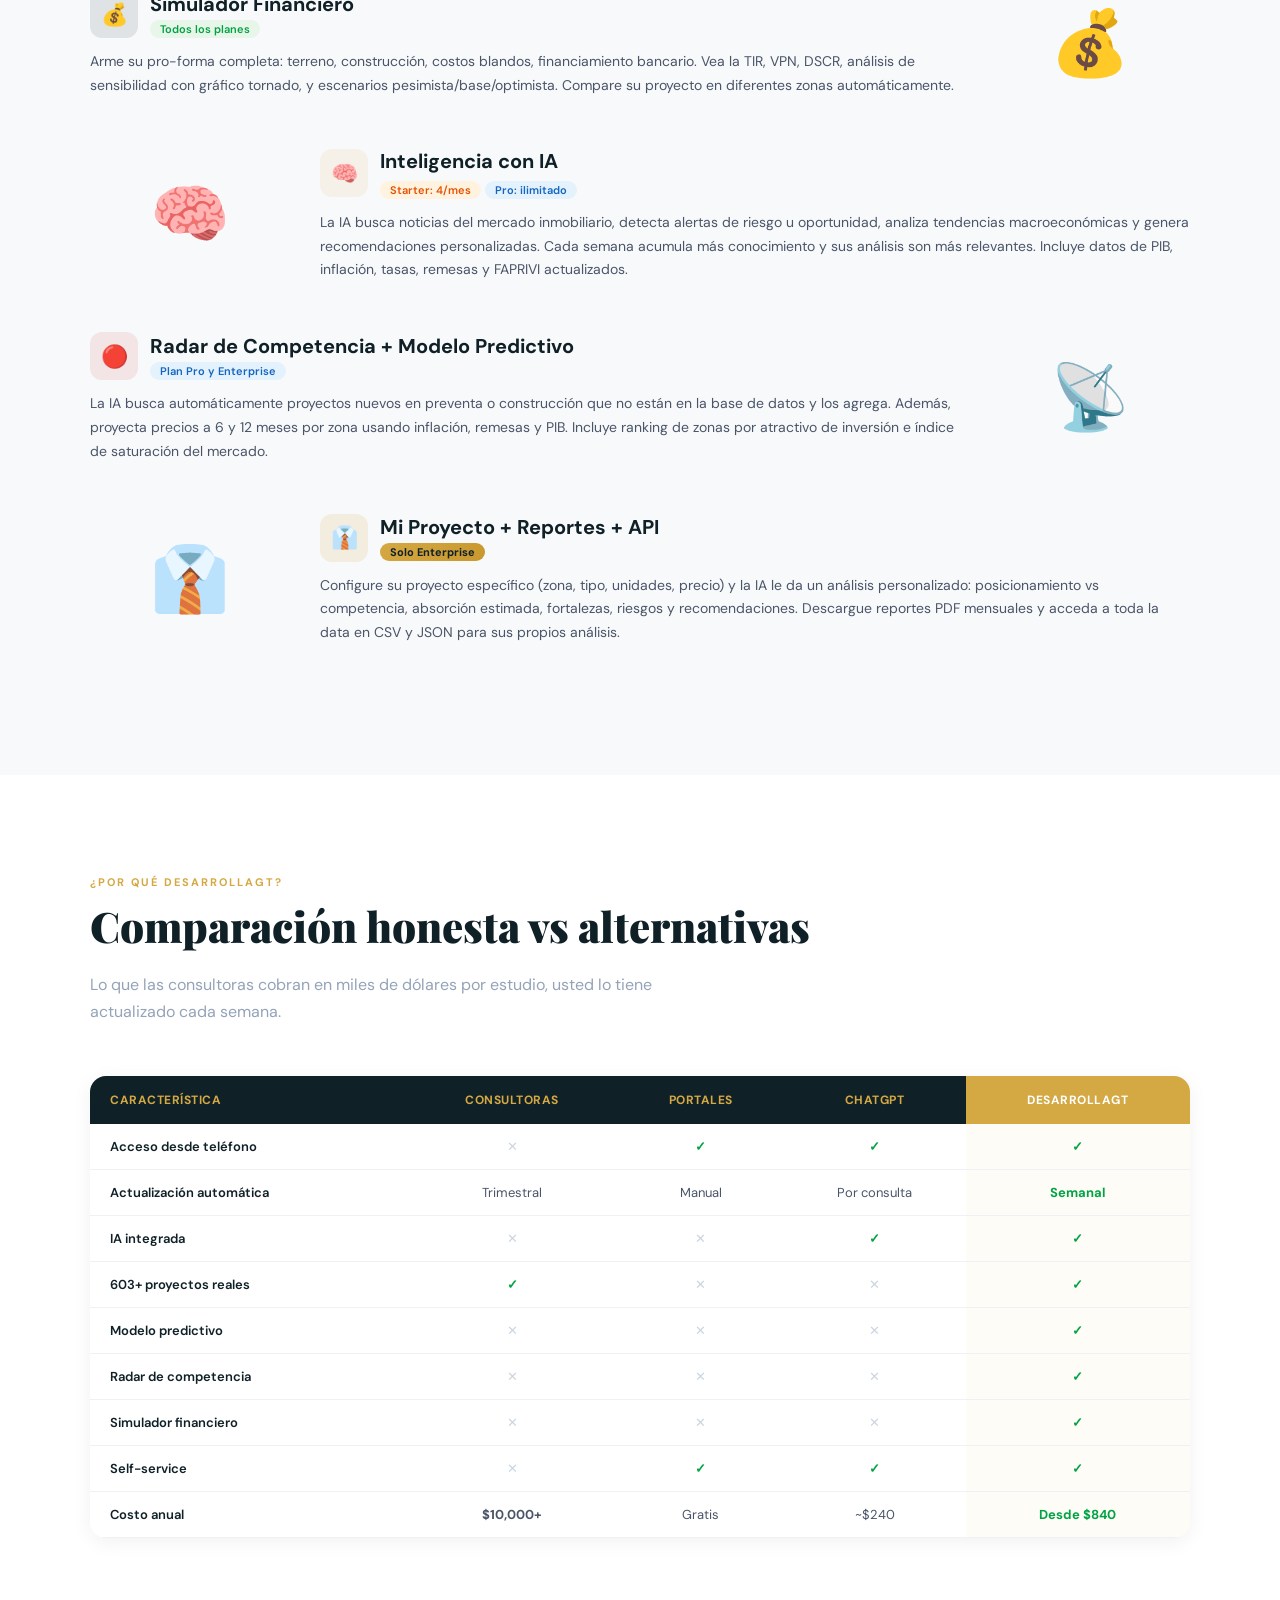
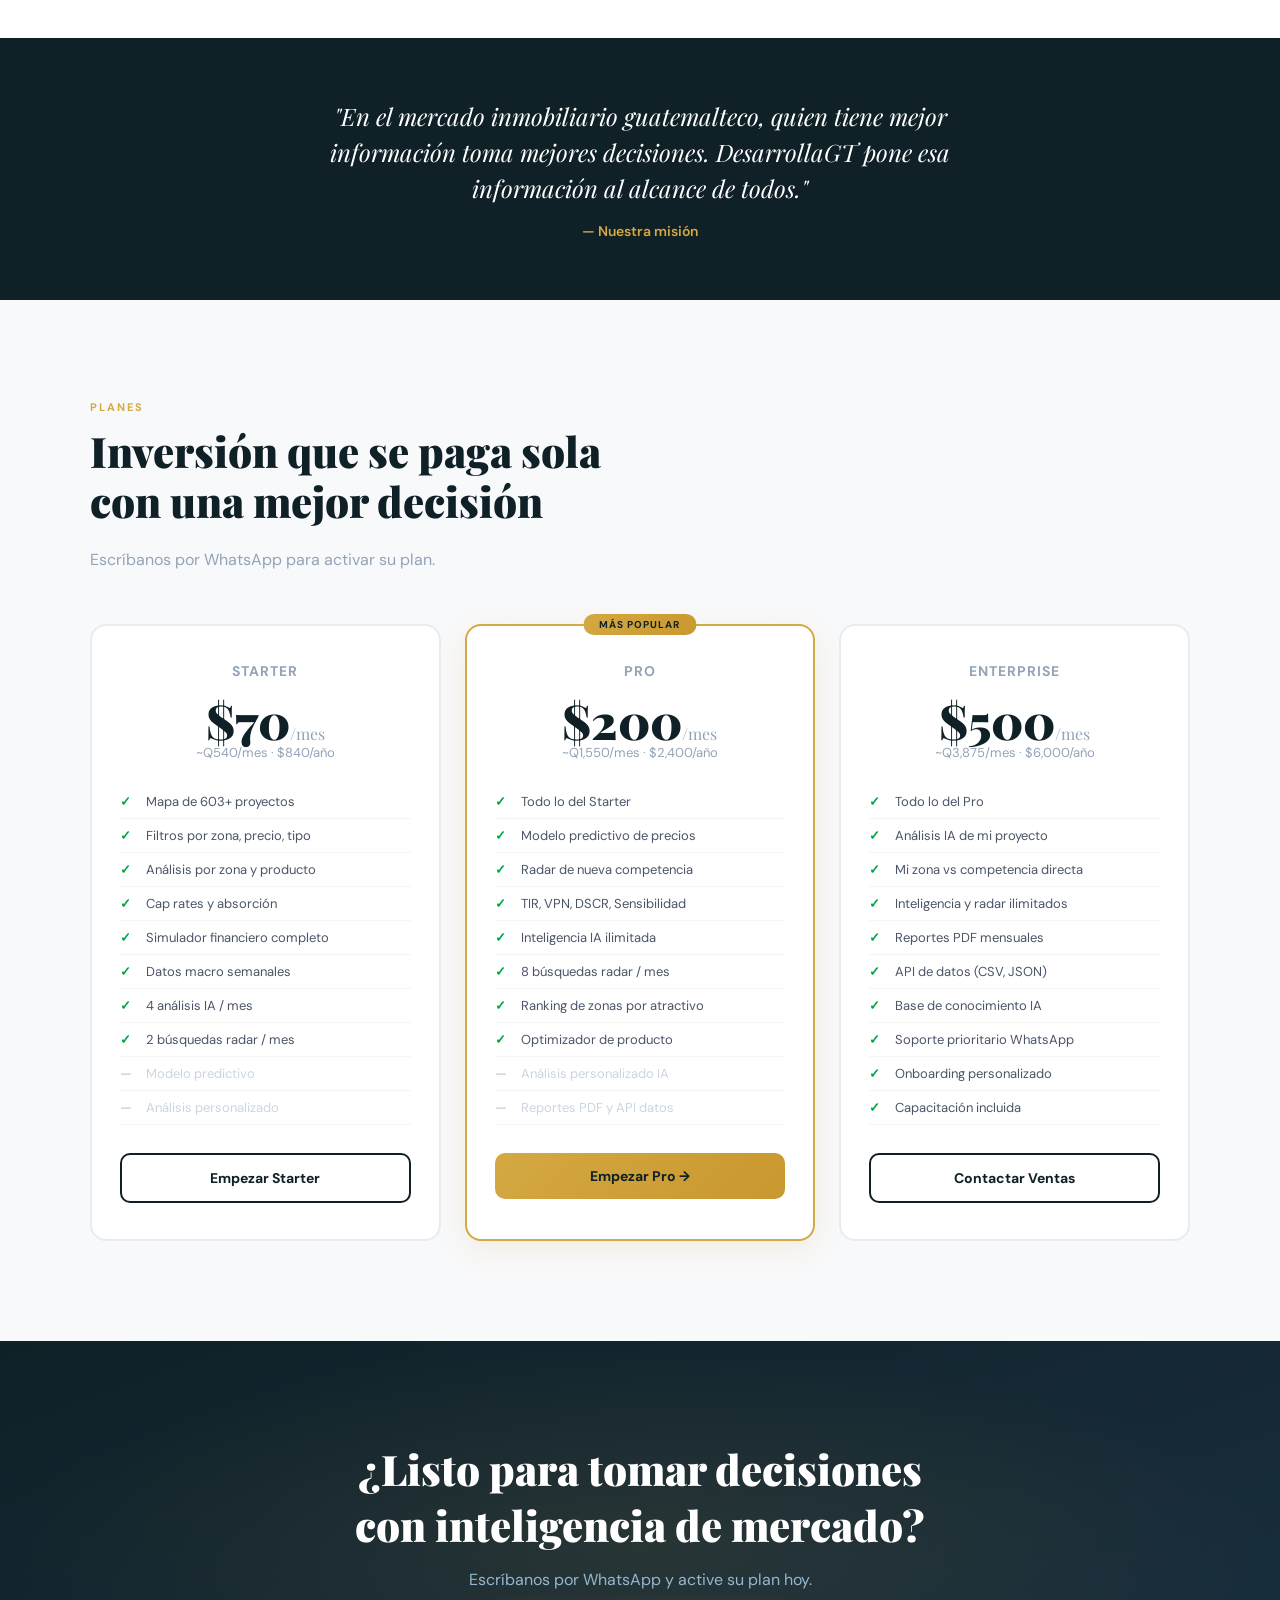
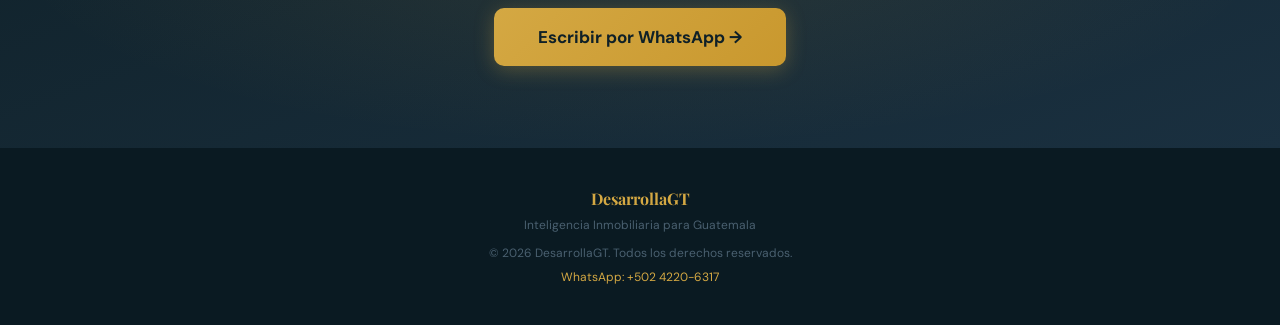
==== commit 1149f1b0: "Update index.html" ====
--- a/index.html
+++ b/index.html
@@ -60,7 +60,7 @@
     footer{background:#0a1a22;padding:40px;text-align:center;color:#4a6070;font-size:12px;} footer a{color:var(--gold);text-decoration:none;}
     @keyframes fadeInUp{from{opacity:0;transform:translateY(30px);}to{opacity:1;transform:translateY(0);}}
     @keyframes fadeInDown{from{opacity:0;transform:translateY(-20px);}to{opacity:1;transform:translateY(0);}}
-    @media(max-width:768px){nav{padding:0 20px;} .nav-links{display:none;position:fixed;top:70px;left:0;right:0;background:rgba(15,32,39,.98);flex-direction:column;padding:20px;gap:16px;} .nav-mobile{display:block;} section{padding:60px 20px;} .hero{padding:100px 20px 60px;} .hero p{font-size:15px;} .hero-stats{gap:20px;flex-wrap:wrap;} .hero-stat .val{font-size:28px;} .hero-buttons{flex-direction:column;align-items:center;} .btn-primary,.btn-secondary{width:100%;text-align:center;} .features-grid{grid-template-columns:1fr;} .pricing-grid{grid-template-columns:1fr;} .comparison-table{font-size:11px;} .comparison-table th,.comparison-table td{padding:10px 6px;} .proof-text{font-size:18px;} .price-amount{font-size:38px;}}
+    @media(max-width:768px){nav{padding:0 20px;} .nav-links{display:none;position:fixed;top:70px;left:0;right:0;background:rgba(15,32,39,.98);flex-direction:column;padding:20px;gap:16px;} .nav-mobile{display:block;} section{padding:60px 20px;} .hero{padding:100px 20px 60px;} .hero p{font-size:15px;} .hero-stats{gap:20px;flex-wrap:wrap;} .hero-stat .val{font-size:28px;} .hero-buttons{flex-direction:column;align-items:center;} .btn-primary,.btn-secondary{width:100%;text-align:center;} .features-grid{grid-template-columns:1fr;} .pricing-grid{grid-template-columns:1fr;} .comparison-table{font-size:11px;} .comparison-table th,.comparison-table td{padding:10px 6px;} .proof-text{font-size:18px;} .price-amount{font-size:38px;} div[style*='flex:0 0 200px']{display:none !important;} div[style*='flex-direction:row-reverse']{flex-direction:column !important;}}
   </style>
 </head>
 <body>
@@ -70,17 +70,18 @@
     <a href="#features">Funcionalidades</a>
     <a href="#vs">Comparación</a>
     <a href="#pricing">Planes</a>
-    <a href="https://wa.me/50242206317?text=Quiero%20una%20demo%20de%20DesarrollaGT" class="nav-cta" target="_blank">Solicitar Demo</a>
+    <a href="https://wa.me/50242206317?text=Hola,%20quiero%20información%20sobre%20los%20planes%20de%20DesarrollaGT" class="nav-cta" target="_blank">Contactar por WhatsApp</a>
   </div>
   <button class="nav-mobile" onclick="let l=document.querySelector('.nav-links');l.style.display=l.style.display==='flex'?'none':'flex'">☰</button>
 </nav>
 <section class="hero">
   <div class="hero-content">
-    <div class="hero-badge">Plataforma #1 para Desarrolladores en Guatemala</div>
-    <h1>Decisiones de <em>Q100 millones</em> con datos, no con instinto</h1>
-    <p>Inteligencia de mercado inmobiliario con IA. 603+ proyectos analizados, predicciones de precio, radar de competencia y simulador financiero.</p>
+    <div class="hero-badge">Inteligencia Inmobiliaria para Guatemala</div>
+    <h1>Toma la <em>mejor decisión</em> con datos reales</h1>
+    <p>La plataforma de inteligencia de mercado inmobiliario con IA. 603+ proyectos, predicciones de precio por zona, radar de competencia y simulador financiero. Para desarrolladores, inversionistas y profesionales inmobiliarios.</p>
     <div class="hero-buttons">
-      <a href="https://wa.me/50242206317?text=Quiero%20probar%20DesarrollaGT%20gratis%20por%207%20días" class="btn-primary" target="_blank">Probar 7 días gratis →</a>
+      <a href="https://wa.me/50242206317?text=Quiero%20información%20sobre%20DesarrollaGT" class="btn-primary" target="_blank">Comenzar ahora →</a>
+      <a href="#pricing" class="btn-secondary">Ver planes y precios</a>
       <a href="#features" class="btn-secondary">Ver funcionalidades</a>
     </div>
     <div class="hero-stats">
@@ -94,15 +95,112 @@
 <section id="features">
   <div class="container">
     <div class="section-label">Funcionalidades</div>
-    <h2 class="section-title">Todo lo que necesita un desarrollador,<br>en una sola plataforma</h2>
-    <p class="section-sub">Desde el análisis de zona hasta el pro-forma financiero. Actualizado automáticamente cada semana con IA.</p>
-    <div class="features-grid">
-      <div class="feature-card"><div class="feature-icon" style="background:rgba(21,101,192,.1);color:var(--blue);">📍</div><h3>Mapa de Competencia</h3><p>603+ proyectos geolocalizados con Google Maps. Filtros por zona, precio, calificación y tipo. Datos completos de cada proyecto.</p></div>
-      <div class="feature-card"><div class="feature-icon" style="background:rgba(0,163,68,.1);color:var(--green);">📊</div><h3>Modelo Predictivo</h3><p>Proyecciones de precio a 6 y 12 meses por zona. Ranking de atractivo de inversión. Índice de saturación del mercado.</p></div>
-      <div class="feature-card"><div class="feature-icon" style="background:rgba(212,168,67,.1);color:var(--gold);">🧠</div><h3>Inteligencia con IA</h3><p>Busca noticias, detecta alertas, identifica oportunidades y genera recomendaciones. Aprende y mejora cada semana.</p></div>
-      <div class="feature-card"><div class="feature-icon" style="background:rgba(198,40,40,.1);color:var(--red);">🔴</div><h3>Radar de Competencia</h3><p>Detecta proyectos nuevos en preventa o construcción automáticamente. Los agrega a la base de datos sin intervención manual.</p></div>
-      <div class="feature-card"><div class="feature-icon" style="background:rgba(15,32,39,.1);color:var(--dark);">💰</div><h3>Simulador Financiero</h3><p>Pro-forma completa: terreno, construcción, costos blandos, financiamiento. TIR, VPN, DSCR, sensibilidad y escenarios.</p></div>
-      <div class="feature-card"><div class="feature-icon" style="background:rgba(230,81,0,.1);color:var(--orange);">📈</div><h3>Cap Rate y Absorción</h3><p>Rentabilidad por alquiler en 19 zonas. Curvas de absorción reales. Velocidad de venta por segmento de precio.</p></div>
+    <h2 class="section-title">Todo lo que necesita para<br>invertir con confianza</h2>
+    <p class="section-sub">Cada plan incluye más herramientas. Aquí le explicamos qué hace cada una y en qué plan está disponible.</p>
+
+    <!-- Feature 1: Mapa -->
+    <div style="display:flex; gap:30px; align-items:center; margin-bottom:50px; flex-wrap:wrap;">
+      <div style="flex:1; min-width:280px;">
+        <div style="display:flex; align-items:center; gap:12px; margin-bottom:12px;">
+          <div style="width:48px; height:48px; border-radius:12px; background:rgba(21,101,192,.1); display:flex; align-items:center; justify-content:center; font-size:22px;">📍</div>
+          <div>
+            <h3 style="font-size:20px; font-weight:700; color:#0F2027; margin:0;">Mapa de Competencia</h3>
+            <span style="font-size:11px; background:#E8F5E9; color:#00A344; padding:2px 10px; border-radius:50px; font-weight:600;">Todos los planes</span>
+          </div>
+        </div>
+        <p style="font-size:14px; color:#4A5568; line-height:1.7;">Vea los 603+ proyectos residenciales de Guatemala en un mapa interactivo. Cada punto muestra nombre, zona, precio por M2, calificación de inversión y cuota mensual estimada. Filtre por zona, rango de precio, tipo de proyecto y calificación para encontrar exactamente lo que busca.</p>
+      </div>
+      <div style="flex:0 0 200px; text-align:center;">
+        <div style="font-size:64px;">🗺️</div>
+      </div>
+    </div>
+
+    <!-- Feature 2: Análisis -->
+    <div style="display:flex; gap:30px; align-items:center; margin-bottom:50px; flex-wrap:wrap; flex-direction:row-reverse;">
+      <div style="flex:1; min-width:280px;">
+        <div style="display:flex; align-items:center; gap:12px; margin-bottom:12px;">
+          <div style="width:48px; height:48px; border-radius:12px; background:rgba(0,163,68,.1); display:flex; align-items:center; justify-content:center; font-size:22px;">📊</div>
+          <div>
+            <h3 style="font-size:20px; font-weight:700; color:#0F2027; margin:0;">Análisis por Zona y Producto</h3>
+            <span style="font-size:11px; background:#E8F5E9; color:#00A344; padding:2px 10px; border-radius:50px; font-weight:600;">Todos los planes</span>
+          </div>
+        </div>
+        <p style="font-size:14px; color:#4A5568; line-height:1.7;">Compare zonas lado a lado: cuántos proyectos hay, precio mediana, porcentaje de proyectos buenos, cap rate y absorción. Vea qué tipo de producto domina en cada zona y reciba recomendaciones basadas en datos reales, no en opiniones.</p>
+      </div>
+      <div style="flex:0 0 200px; text-align:center;">
+        <div style="font-size:64px;">📊</div>
+      </div>
+    </div>
+
+    <!-- Feature 3: Simulador -->
+    <div style="display:flex; gap:30px; align-items:center; margin-bottom:50px; flex-wrap:wrap;">
+      <div style="flex:1; min-width:280px;">
+        <div style="display:flex; align-items:center; gap:12px; margin-bottom:12px;">
+          <div style="width:48px; height:48px; border-radius:12px; background:rgba(15,32,39,.1); display:flex; align-items:center; justify-content:center; font-size:22px;">💰</div>
+          <div>
+            <h3 style="font-size:20px; font-weight:700; color:#0F2027; margin:0;">Simulador Financiero</h3>
+            <span style="font-size:11px; background:#E8F5E9; color:#00A344; padding:2px 10px; border-radius:50px; font-weight:600;">Todos los planes</span>
+          </div>
+        </div>
+        <p style="font-size:14px; color:#4A5568; line-height:1.7;">Arme su pro-forma completa: terreno, construcción, costos blandos, financiamiento bancario. Vea la TIR, VPN, DSCR, análisis de sensibilidad con gráfico tornado, y escenarios pesimista/base/optimista. Compare su proyecto en diferentes zonas automáticamente.</p>
+      </div>
+      <div style="flex:0 0 200px; text-align:center;">
+        <div style="font-size:64px;">💰</div>
+      </div>
+    </div>
+
+    <!-- Feature 4: Inteligencia IA -->
+    <div style="display:flex; gap:30px; align-items:center; margin-bottom:50px; flex-wrap:wrap; flex-direction:row-reverse;">
+      <div style="flex:1; min-width:280px;">
+        <div style="display:flex; align-items:center; gap:12px; margin-bottom:12px;">
+          <div style="width:48px; height:48px; border-radius:12px; background:rgba(212,168,67,.1); display:flex; align-items:center; justify-content:center; font-size:22px;">🧠</div>
+          <div>
+            <h3 style="font-size:20px; font-weight:700; color:#0F2027; margin:0;">Inteligencia con IA</h3>
+            <div style="margin-top:4px;">
+              <span style="font-size:11px; background:#FFF3E0; color:#E65100; padding:2px 10px; border-radius:50px; font-weight:600;">Starter: 4/mes</span>
+              <span style="font-size:11px; background:#E3F2FD; color:#1565C0; padding:2px 10px; border-radius:50px; font-weight:600;">Pro: ilimitado</span>
+            </div>
+          </div>
+        </div>
+        <p style="font-size:14px; color:#4A5568; line-height:1.7;">La IA busca noticias del mercado inmobiliario, detecta alertas de riesgo u oportunidad, analiza tendencias macroeconómicas y genera recomendaciones personalizadas. Cada semana acumula más conocimiento y sus análisis son más relevantes. Incluye datos de PIB, inflación, tasas, remesas y FAPRIVI actualizados.</p>
+      </div>
+      <div style="flex:0 0 200px; text-align:center;">
+        <div style="font-size:64px;">🧠</div>
+      </div>
+    </div>
+
+    <!-- Feature 5: Radar -->
+    <div style="display:flex; gap:30px; align-items:center; margin-bottom:50px; flex-wrap:wrap;">
+      <div style="flex:1; min-width:280px;">
+        <div style="display:flex; align-items:center; gap:12px; margin-bottom:12px;">
+          <div style="width:48px; height:48px; border-radius:12px; background:rgba(198,40,40,.1); display:flex; align-items:center; justify-content:center; font-size:22px;">🔴</div>
+          <div>
+            <h3 style="font-size:20px; font-weight:700; color:#0F2027; margin:0;">Radar de Competencia + Modelo Predictivo</h3>
+            <span style="font-size:11px; background:#E3F2FD; color:#1565C0; padding:2px 10px; border-radius:50px; font-weight:600;">Plan Pro y Enterprise</span>
+          </div>
+        </div>
+        <p style="font-size:14px; color:#4A5568; line-height:1.7;">La IA busca automáticamente proyectos nuevos en preventa o construcción que no están en la base de datos y los agrega. Además, proyecta precios a 6 y 12 meses por zona usando inflación, remesas y PIB. Incluye ranking de zonas por atractivo de inversión e índice de saturación del mercado.</p>
+      </div>
+      <div style="flex:0 0 200px; text-align:center;">
+        <div style="font-size:64px;">📡</div>
+      </div>
+    </div>
+
+    <!-- Feature 6: Enterprise -->
+    <div style="display:flex; gap:30px; align-items:center; margin-bottom:30px; flex-wrap:wrap; flex-direction:row-reverse;">
+      <div style="flex:1; min-width:280px;">
+        <div style="display:flex; align-items:center; gap:12px; margin-bottom:12px;">
+          <div style="width:48px; height:48px; border-radius:12px; background:rgba(212,168,67,.15); display:flex; align-items:center; justify-content:center; font-size:22px;">👔</div>
+          <div>
+            <h3 style="font-size:20px; font-weight:700; color:#0F2027; margin:0;">Mi Proyecto + Reportes + API</h3>
+            <span style="font-size:11px; background:linear-gradient(135deg,#D4A843,#C9982E); color:#0F2027; padding:2px 10px; border-radius:50px; font-weight:700;">Solo Enterprise</span>
+          </div>
+        </div>
+        <p style="font-size:14px; color:#4A5568; line-height:1.7;">Configure su proyecto específico (zona, tipo, unidades, precio) y la IA le da un análisis personalizado: posicionamiento vs competencia, absorción estimada, fortalezas, riesgos y recomendaciones. Descargue reportes PDF mensuales y acceda a toda la data en CSV y JSON para sus propios análisis.</p>
+      </div>
+      <div style="flex:0 0 200px; text-align:center;">
+        <div style="font-size:64px;">👔</div>
+      </div>
     </div>
   </div>
 </section>
@@ -122,25 +220,25 @@
         <tr><td>Radar de competencia</td><td class="cross">✕</td><td class="cross">✕</td><td class="cross">✕</td><td class="highlight-col check">✓</td></tr>
         <tr><td>Simulador financiero</td><td class="cross">✕</td><td class="cross">✕</td><td class="cross">✕</td><td class="highlight-col check">✓</td></tr>
         <tr><td>Self-service</td><td class="cross">✕</td><td class="check">✓</td><td class="check">✓</td><td class="highlight-col check">✓</td></tr>
-        <tr><td>Costo anual</td><td><b>$10,000+</b></td><td>Gratis</td><td>~$240</td><td class="highlight-col"><b style="color:var(--green)">Desde $780</b></td></tr>
+        <tr><td>Costo anual</td><td><b>$10,000+</b></td><td>Gratis</td><td>~$240</td><td class="highlight-col"><b style="color:var(--green)">Desde $840</b></td></tr>
       </tbody>
     </table>
   </div>
 </section>
 <div class="social-proof">
-  <p class="proof-text">"Un desarrollador que construye un edificio de Q100 millones no puede tomar decisiones de ubicación, precio y producto sin datos. DesarrollaGT le da esos datos por menos de lo que gasta en café al mes."</p>
-  <p class="proof-author">— La premisa de DesarrollaGT</p>
+  <p class="proof-text">"En el mercado inmobiliario guatemalteco, quien tiene mejor información toma mejores decisiones. DesarrollaGT pone esa información al alcance de todos."</p>
+  <p class="proof-author">— Nuestra misión</p>
 </div>
 <section id="pricing">
   <div class="container">
     <div class="section-label">Planes</div>
     <h2 class="section-title">Inversión que se paga sola<br>con una mejor decisión</h2>
-    <p class="section-sub">Todos los planes incluyen 7 días de prueba gratis. Sin compromiso.</p>
+    <p class="section-sub">Escríbanos por WhatsApp para activar su plan.</p>
     <div class="pricing-grid">
       <div class="price-card">
         <div class="price-name">Starter</div>
-        <div class="price-amount">Q500<span>/mes</span></div>
-        <div class="price-period">~US$65/mes · Q5,400/año</div>
+        <div class="price-amount">$70<span>/mes</span></div>
+        <div class="price-period">~Q540/mes · $840/año</div>
         <ul class="price-features">
           <li>Mapa de 603+ proyectos</li>
           <li>Filtros por zona, precio, tipo</li>
@@ -153,12 +251,12 @@
           <li class="disabled">Modelo predictivo</li>
           <li class="disabled">Análisis personalizado</li>
         </ul>
-        <a href="https://wa.me/50242206317?text=Quiero%20el%20plan%20Starter%20de%20DesarrollaGT" class="price-btn price-btn-outline" target="_blank">Empezar Starter</a>
+        <a href="https://wa.me/50242206317?text=Quiero%20el%20plan%20Starter%20($70/mes)%20de%20DesarrollaGT" class="price-btn price-btn-outline" target="_blank">Empezar Starter</a>
       </div>
       <div class="price-card featured">
         <div class="price-name">Pro</div>
-        <div class="price-amount">Q1,500<span>/mes</span></div>
-        <div class="price-period">~US$195/mes · Q16,200/año</div>
+        <div class="price-amount">$200<span>/mes</span></div>
+        <div class="price-period">~Q1,550/mes · $2,400/año</div>
         <ul class="price-features">
           <li>Todo lo del Starter</li>
           <li>Modelo predictivo de precios</li>
@@ -171,12 +269,12 @@
           <li class="disabled">Análisis personalizado IA</li>
           <li class="disabled">Reportes PDF y API datos</li>
         </ul>
-        <a href="https://wa.me/50242206317?text=Quiero%20el%20plan%20Pro%20de%20DesarrollaGT" class="price-btn price-btn-primary" target="_blank">Empezar Pro →</a>
+        <a href="https://wa.me/50242206317?text=Quiero%20el%20plan%20Pro%20($200/mes)%20de%20DesarrollaGT" class="price-btn price-btn-primary" target="_blank">Empezar Pro →</a>
       </div>
       <div class="price-card">
         <div class="price-name">Enterprise</div>
-        <div class="price-amount">Q3,500<span>/mes</span></div>
-        <div class="price-period">~US$450/mes · Q37,800/año</div>
+        <div class="price-amount">$500<span>/mes</span></div>
+        <div class="price-period">~Q3,875/mes · $6,000/año</div>
         <ul class="price-features">
           <li>Todo lo del Pro</li>
           <li>Análisis IA de mi proyecto</li>
@@ -189,23 +287,22 @@
           <li>Onboarding personalizado</li>
           <li>Capacitación incluida</li>
         </ul>
-        <a href="https://wa.me/50242206317?text=Quiero%20el%20plan%20Enterprise%20de%20DesarrollaGT" class="price-btn price-btn-outline" target="_blank">Contactar Ventas</a>
+        <a href="https://wa.me/50242206317?text=Quiero%20el%20plan%20Enterprise%20($500/mes)%20de%20DesarrollaGT" class="price-btn price-btn-outline" target="_blank">Contactar Ventas</a>
       </div>
     </div>
   </div>
 </section>
 <section class="cta">
   <h2>¿Listo para tomar decisiones<br>con inteligencia de mercado?</h2>
-  <p>7 días gratis. Sin compromiso. Acceso completo.</p>
-  <a href="https://wa.me/50242206317?text=Quiero%20probar%20DesarrollaGT%20gratis%20por%207%20días" class="btn-primary" target="_blank">Solicitar mi demo gratis →</a>
+  <p>Escríbanos por WhatsApp y active su plan hoy.</p>
+  <a href="https://wa.me/50242206317?text=Quiero%20activar%20mi%20plan%20de%20DesarrollaGT" class="btn-primary" target="_blank">Escribir por WhatsApp →</a>
 </section>
 <footer>
   <p style="margin-bottom:8px;"><strong style="color:var(--gold);font-family:'Playfair Display',serif;font-size:16px;">DesarrollaGT</strong></p>
-  <p>Inteligencia Inmobiliaria para Desarrolladores en Guatemala</p>
+  <p>Inteligencia Inmobiliaria para Guatemala</p>
   <p style="margin-top:12px;">© 2026 DesarrollaGT. Todos los derechos reservados.</p>
-  <p style="margin-top:8px;"><a href="https://wa.me/50242206317">WhatsApp</a> · <a href="/cdn-cgi/l/email-protection#6315060d170210230706100211110c0f0f0204174d000c0e"><span class="__cf_email__" data-cfemail="1a6c7f746e7b695a7e7f697b68687576767b7d6e34797577">[email&#160;protected]</span></a></p>
+  <p style="margin-top:8px;"><a href="https://wa.me/50242206317" style="color:var(--gold);">WhatsApp: +502 4220-6317</a></p>
 </footer>
 <a href="https:
 
-
   
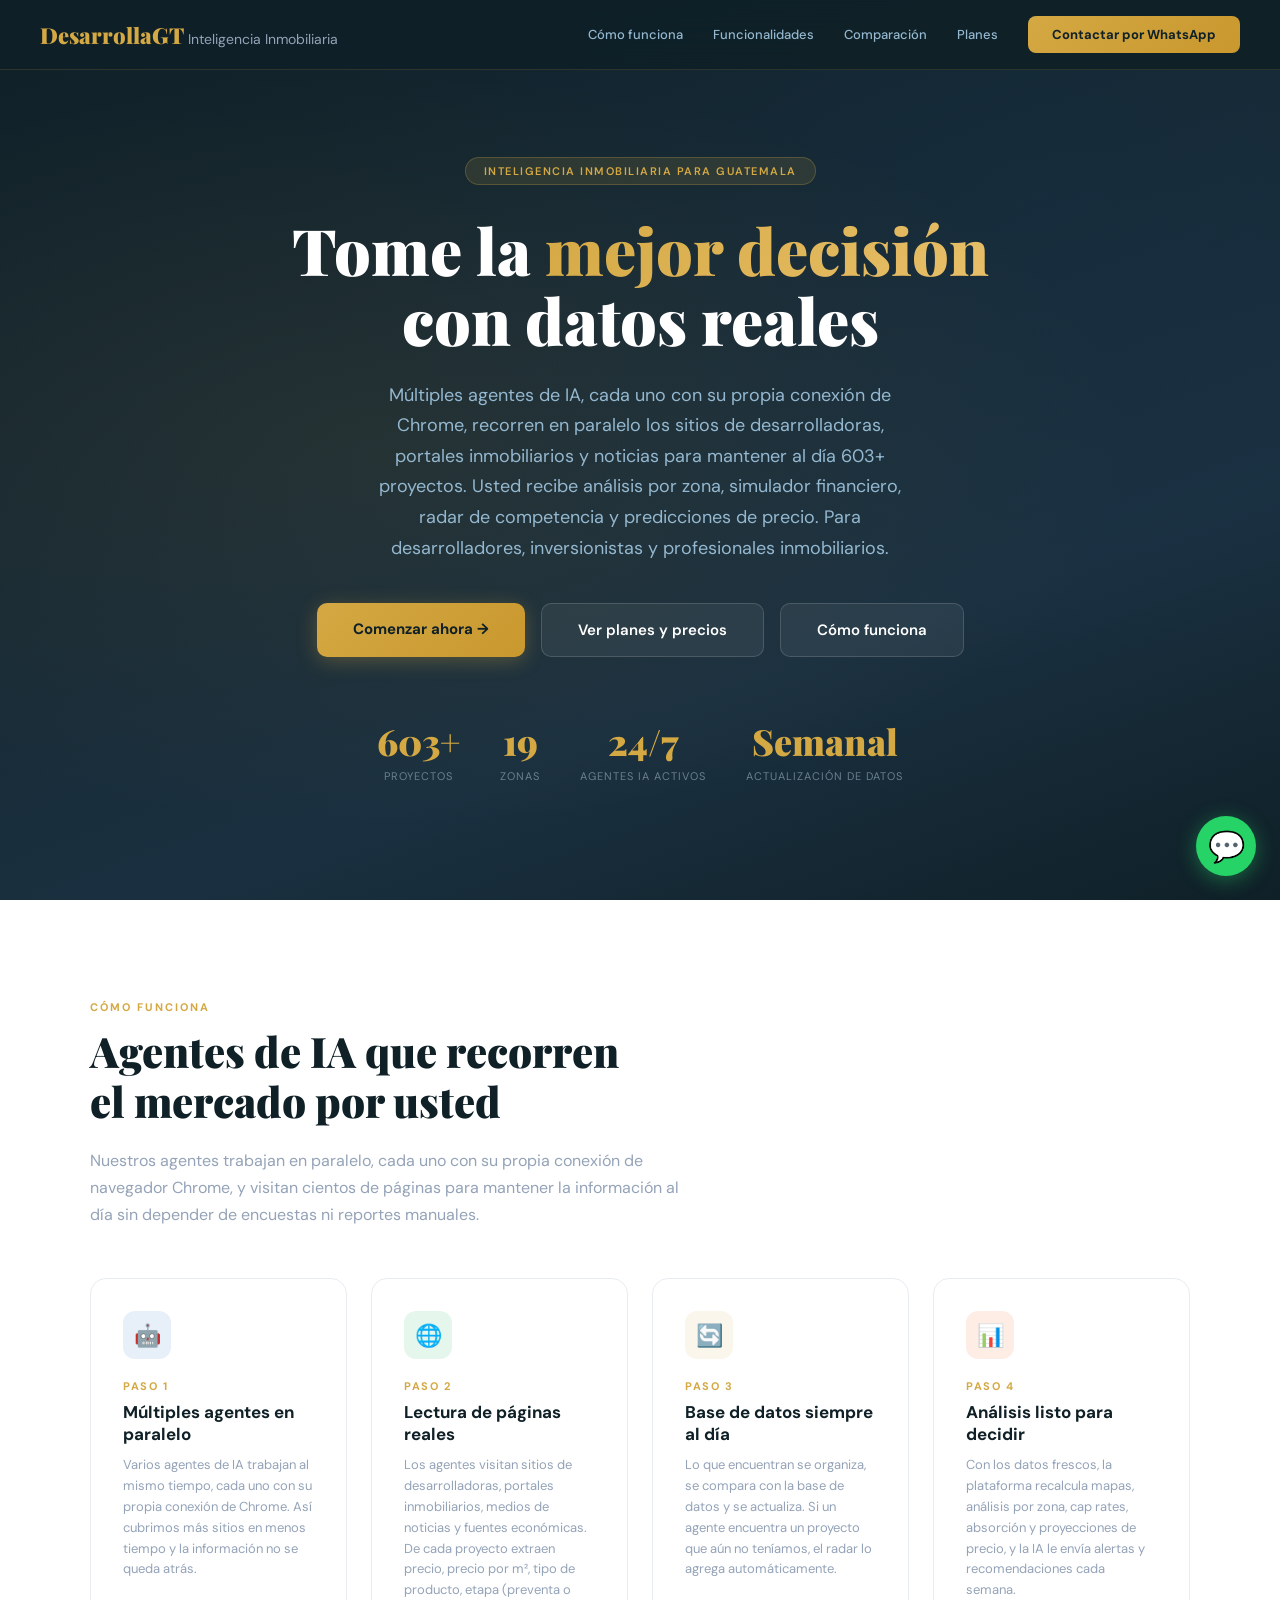
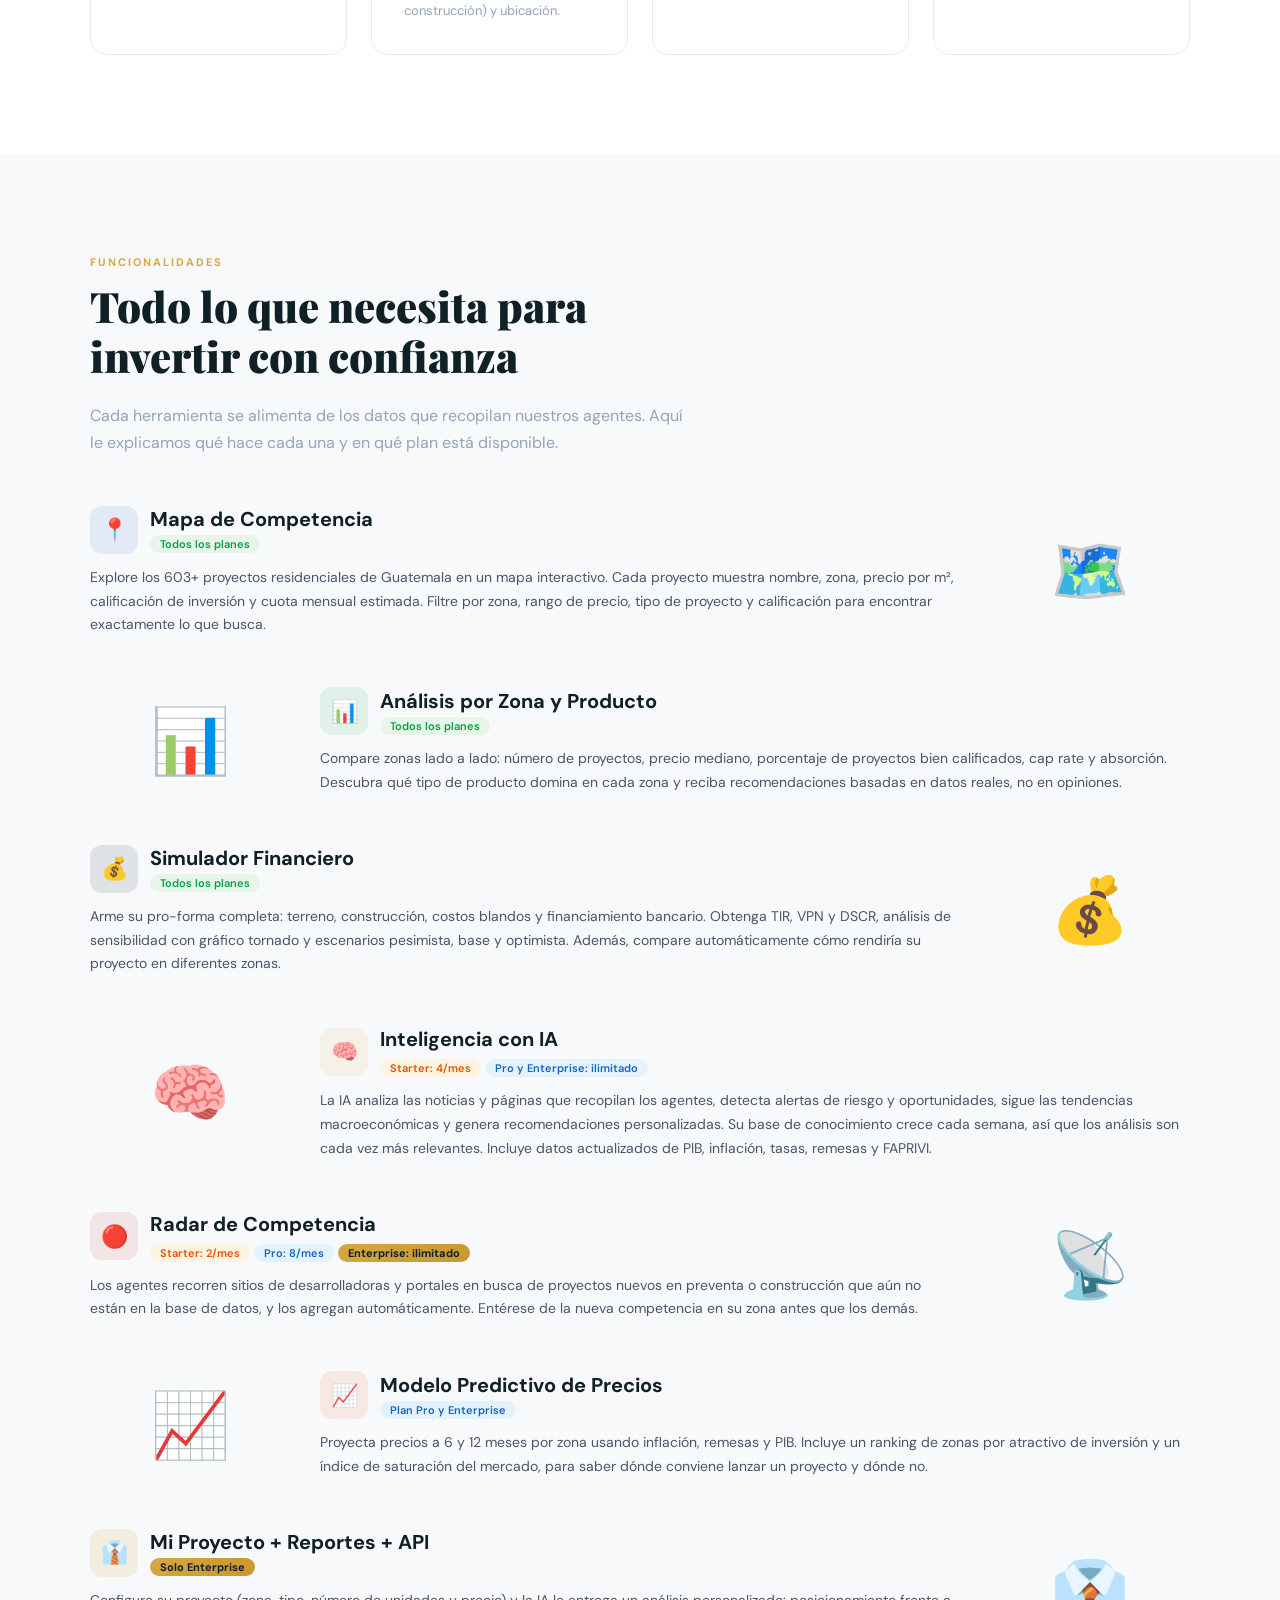
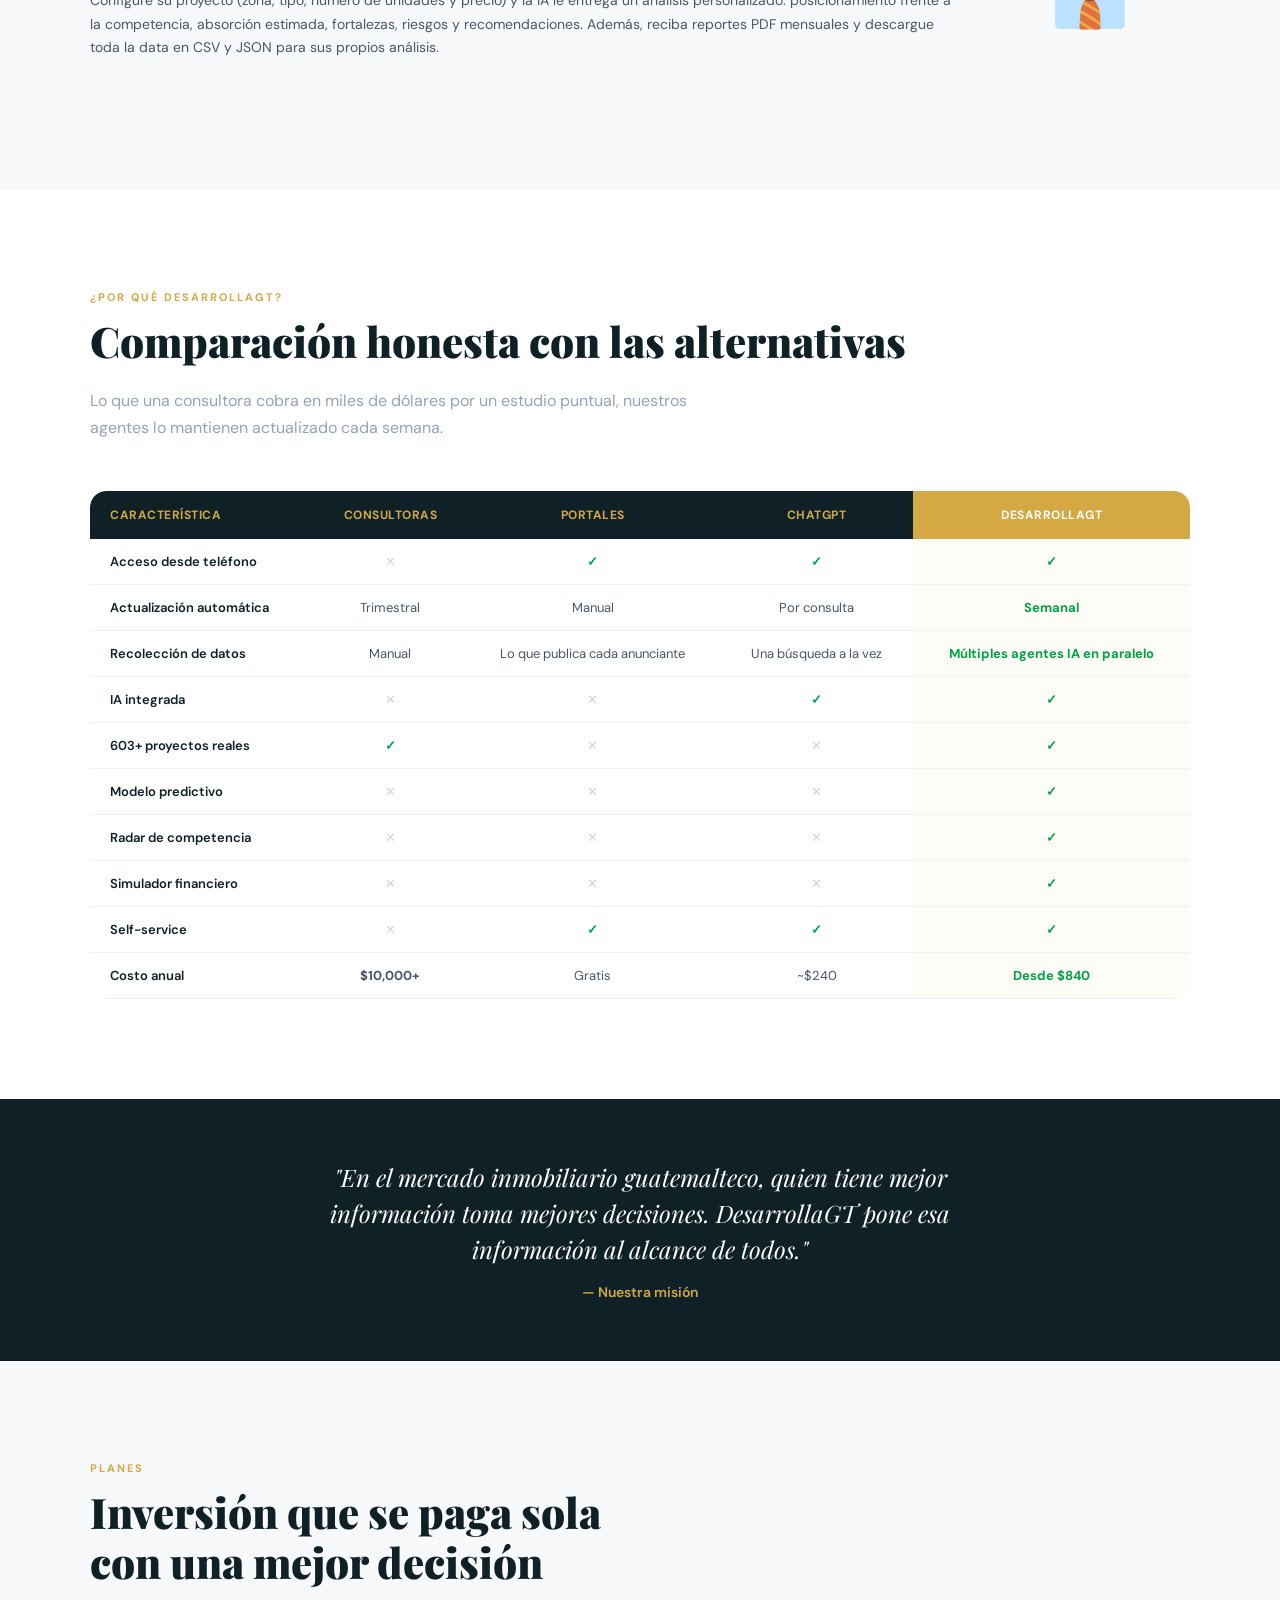
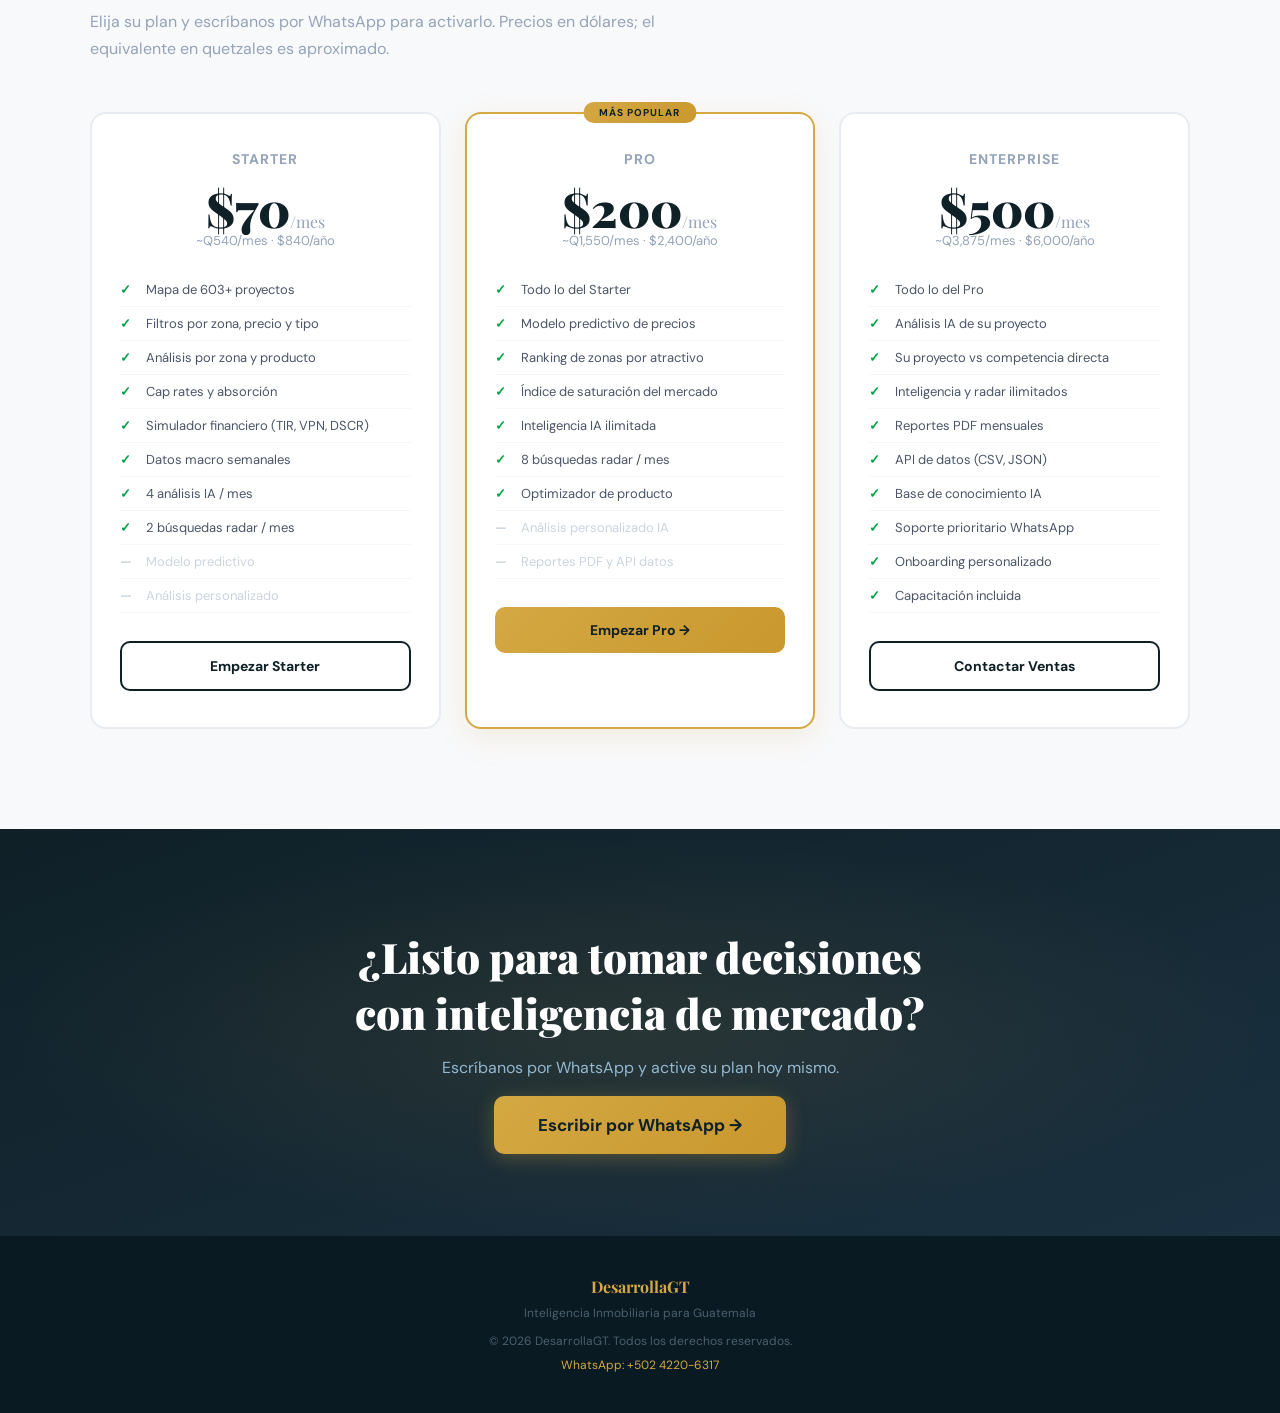
==== commit 7f88af04: "Update page content: AI agents data collection, plan consistency, fixes - Describe how data is gathe" ====
--- a/index.html
+++ b/index.html
@@ -3,7 +3,8 @@
 <head>
   <meta charset="UTF-8">
   <meta name="viewport" content="width=device-width, initial-scale=1.0">
-  <title>DesarrollaGT — Inteligencia Inmobiliaria</title>
+  <title>DesarrollaGT — Inteligencia Inmobiliaria para Guatemala</title>
+  <meta name="description" content="Inteligencia de mercado inmobiliario para Guatemala: agentes de IA recopilan datos de 603+ proyectos. Análisis por zona, simulador financiero, radar de competencia y predicción de precios.">
   <link href="https://fonts.googleapis.com/css2?family=Playfair+Display:wght@400;700;900&family=DM+Sans:wght@300;400;500;600;700&display=swap" rel="stylesheet">
   <style>
     :root { --dark:#0F2027; --dark2:#1a3040; --gold:#D4A843; --gold-light:#E8C06A; --light:#F8F9FB; --white:#fff; --text:#4A5568; --text-light:#94A3B8; --green:#00A344; --blue:#1565C0; --red:#C62828; --orange:#E65100; }
@@ -61,34 +62,71 @@
     @keyframes fadeInUp{from{opacity:0;transform:translateY(30px);}to{opacity:1;transform:translateY(0);}}
     @keyframes fadeInDown{from{opacity:0;transform:translateY(-20px);}to{opacity:1;transform:translateY(0);}}
     @media(max-width:768px){nav{padding:0 20px;} .nav-links{display:none;position:fixed;top:70px;left:0;right:0;background:rgba(15,32,39,.98);flex-direction:column;padding:20px;gap:16px;} .nav-mobile{display:block;} section{padding:60px 20px;} .hero{padding:100px 20px 60px;} .hero p{font-size:15px;} .hero-stats{gap:20px;flex-wrap:wrap;} .hero-stat .val{font-size:28px;} .hero-buttons{flex-direction:column;align-items:center;} .btn-primary,.btn-secondary{width:100%;text-align:center;} .features-grid{grid-template-columns:1fr;} .pricing-grid{grid-template-columns:1fr;} .comparison-table{font-size:11px;} .comparison-table th,.comparison-table td{padding:10px 6px;} .proof-text{font-size:18px;} .price-amount{font-size:38px;} div[style*='flex:0 0 200px']{display:none !important;} div[style*='flex-direction:row-reverse']{flex-direction:column !important;}}
+    .table-wrap{overflow-x:auto;-webkit-overflow-scrolling:touch;border-radius:16px;}
+    .steps-grid{grid-template-columns:repeat(4,1fr);} @media(max-width:1000px){.steps-grid{grid-template-columns:repeat(2,1fr);}} @media(max-width:600px){.steps-grid{grid-template-columns:1fr;}}
+    .step-num{font-size:11px;font-weight:700;letter-spacing:1.5px;text-transform:uppercase;color:var(--gold);margin-bottom:8px;}
   </style>
 </head>
 <body>
 <nav>
   <div class="nav-logo">DesarrollaGT <span>Inteligencia Inmobiliaria</span></div>
   <div class="nav-links">
+    <a href="#como-funciona">Cómo funciona</a>
     <a href="#features">Funcionalidades</a>
     <a href="#vs">Comparación</a>
     <a href="#pricing">Planes</a>
     <a href="https://wa.me/50242206317?text=Hola,%20quiero%20información%20sobre%20los%20planes%20de%20DesarrollaGT" class="nav-cta" target="_blank">Contactar por WhatsApp</a>
   </div>
-  <button class="nav-mobile" onclick="let l=document.querySelector('.nav-links');l.style.display=l.style.display==='flex'?'none':'flex'">☰</button>
+  <button class="nav-mobile" aria-label="Abrir menú" onclick="let l=document.querySelector('.nav-links');l.style.display=l.style.display==='flex'?'none':'flex'">☰</button>
 </nav>
 <section class="hero">
   <div class="hero-content">
     <div class="hero-badge">Inteligencia Inmobiliaria para Guatemala</div>
-    <h1>Toma la <em>mejor decisión</em> con datos reales</h1>
-    <p>La plataforma de inteligencia de mercado inmobiliario con IA. 603+ proyectos, predicciones de precio por zona, radar de competencia y simulador financiero. Para desarrolladores, inversionistas y profesionales inmobiliarios.</p>
+    <h1>Tome la <em>mejor decisión</em> con datos reales</h1>
+    <p>Múltiples agentes de IA, cada uno con su propia conexión de Chrome, recorren en paralelo los sitios de desarrolladoras, portales inmobiliarios y noticias para mantener al día 603+ proyectos. Usted recibe análisis por zona, simulador financiero, radar de competencia y predicciones de precio. Para desarrolladores, inversionistas y profesionales inmobiliarios.</p>
     <div class="hero-buttons">
       <a href="https://wa.me/50242206317?text=Quiero%20información%20sobre%20DesarrollaGT" class="btn-primary" target="_blank">Comenzar ahora →</a>
       <a href="#pricing" class="btn-secondary">Ver planes y precios</a>
-      <a href="#features" class="btn-secondary">Ver funcionalidades</a>
+      <a href="#como-funciona" class="btn-secondary">Cómo funciona</a>
     </div>
     <div class="hero-stats">
       <div class="hero-stat"><div class="val">603+</div><div class="lab">Proyectos</div></div>
       <div class="hero-stat"><div class="val">19</div><div class="lab">Zonas</div></div>
-      <div class="hero-stat"><div class="val">24/7</div><div class="lab">IA Activa</div></div>
-      <div class="hero-stat"><div class="val">Semanal</div><div class="lab">Actualización IA</div></div>
+      <div class="hero-stat"><div class="val">24/7</div><div class="lab">Agentes IA activos</div></div>
+      <div class="hero-stat"><div class="val">Semanal</div><div class="lab">Actualización de datos</div></div>
+    </div>
+  </div>
+</section>
+<section id="como-funciona">
+  <div class="container">
+    <div class="section-label">Cómo funciona</div>
+    <h2 class="section-title">Agentes de IA que recorren<br>el mercado por usted</h2>
+    <p class="section-sub">Nuestros agentes trabajan en paralelo, cada uno con su propia conexión de navegador Chrome, y visitan cientos de páginas para mantener la información al día sin depender de encuestas ni reportes manuales.</p>
+    <div class="features-grid steps-grid">
+      <div class="feature-card">
+        <div class="feature-icon" style="background:rgba(21,101,192,.1);">🤖</div>
+        <div class="step-num">Paso 1</div>
+        <h3>Múltiples agentes en paralelo</h3>
+        <p>Varios agentes de IA trabajan al mismo tiempo, cada uno con su propia conexión de Chrome. Así cubrimos más sitios en menos tiempo y la información no se queda atrás.</p>
+      </div>
+      <div class="feature-card">
+        <div class="feature-icon" style="background:rgba(0,163,68,.1);">🌐</div>
+        <div class="step-num">Paso 2</div>
+        <h3>Lectura de páginas reales</h3>
+        <p>Los agentes visitan sitios de desarrolladoras, portales inmobiliarios, medios de noticias y fuentes económicas. De cada proyecto extraen precio, precio por m², tipo de producto, etapa (preventa o construcción) y ubicación.</p>
+      </div>
+      <div class="feature-card">
+        <div class="feature-icon" style="background:rgba(212,168,67,.1);">🔄</div>
+        <div class="step-num">Paso 3</div>
+        <h3>Base de datos siempre al día</h3>
+        <p>Lo que encuentran se organiza, se compara con la base de datos y se actualiza. Si un agente encuentra un proyecto que aún no teníamos, el radar lo agrega automáticamente.</p>
+      </div>
+      <div class="feature-card">
+        <div class="feature-icon" style="background:rgba(230,81,0,.1);">📊</div>
+        <div class="step-num">Paso 4</div>
+        <h3>Análisis listo para decidir</h3>
+        <p>Con los datos frescos, la plataforma recalcula mapas, análisis por zona, cap rates, absorción y proyecciones de precio, y la IA le envía alertas y recomendaciones cada semana.</p>
+      </div>
     </div>
   </div>
 </section>
@@ -96,7 +134,7 @@
   <div class="container">
     <div class="section-label">Funcionalidades</div>
     <h2 class="section-title">Todo lo que necesita para<br>invertir con confianza</h2>
-    <p class="section-sub">Cada plan incluye más herramientas. Aquí le explicamos qué hace cada una y en qué plan está disponible.</p>
+    <p class="section-sub">Cada herramienta se alimenta de los datos que recopilan nuestros agentes. Aquí le explicamos qué hace cada una y en qué plan está disponible.</p>
 
     <!-- Feature 1: Mapa -->
     <div style="display:flex; gap:30px; align-items:center; margin-bottom:50px; flex-wrap:wrap;">
@@ -108,7 +146,7 @@
             <span style="font-size:11px; background:#E8F5E9; color:#00A344; padding:2px 10px; border-radius:50px; font-weight:600;">Todos los planes</span>
           </div>
         </div>
-        <p style="font-size:14px; color:#4A5568; line-height:1.7;">Vea los 603+ proyectos residenciales de Guatemala en un mapa interactivo. Cada punto muestra nombre, zona, precio por M2, calificación de inversión y cuota mensual estimada. Filtre por zona, rango de precio, tipo de proyecto y calificación para encontrar exactamente lo que busca.</p>
+        <p style="font-size:14px; color:#4A5568; line-height:1.7;">Explore los 603+ proyectos residenciales de Guatemala en un mapa interactivo. Cada proyecto muestra nombre, zona, precio por m², calificación de inversión y cuota mensual estimada. Filtre por zona, rango de precio, tipo de proyecto y calificación para encontrar exactamente lo que busca.</p>
       </div>
       <div style="flex:0 0 200px; text-align:center;">
         <div style="font-size:64px;">🗺️</div>
@@ -125,7 +163,7 @@
             <span style="font-size:11px; background:#E8F5E9; color:#00A344; padding:2px 10px; border-radius:50px; font-weight:600;">Todos los planes</span>
           </div>
         </div>
-        <p style="font-size:14px; color:#4A5568; line-height:1.7;">Compare zonas lado a lado: cuántos proyectos hay, precio mediana, porcentaje de proyectos buenos, cap rate y absorción. Vea qué tipo de producto domina en cada zona y reciba recomendaciones basadas en datos reales, no en opiniones.</p>
+        <p style="font-size:14px; color:#4A5568; line-height:1.7;">Compare zonas lado a lado: número de proyectos, precio mediano, porcentaje de proyectos bien calificados, cap rate y absorción. Descubra qué tipo de producto domina en cada zona y reciba recomendaciones basadas en datos reales, no en opiniones.</p>
       </div>
       <div style="flex:0 0 200px; text-align:center;">
         <div style="font-size:64px;">📊</div>
@@ -142,7 +180,7 @@
             <span style="font-size:11px; background:#E8F5E9; color:#00A344; padding:2px 10px; border-radius:50px; font-weight:600;">Todos los planes</span>
           </div>
         </div>
-        <p style="font-size:14px; color:#4A5568; line-height:1.7;">Arme su pro-forma completa: terreno, construcción, costos blandos, financiamiento bancario. Vea la TIR, VPN, DSCR, análisis de sensibilidad con gráfico tornado, y escenarios pesimista/base/optimista. Compare su proyecto en diferentes zonas automáticamente.</p>
+        <p style="font-size:14px; color:#4A5568; line-height:1.7;">Arme su pro-forma completa: terreno, construcción, costos blandos y financiamiento bancario. Obtenga TIR, VPN y DSCR, análisis de sensibilidad con gráfico tornado y escenarios pesimista, base y optimista. Además, compare automáticamente cómo rendiría su proyecto en diferentes zonas.</p>
       </div>
       <div style="flex:0 0 200px; text-align:center;">
         <div style="font-size:64px;">💰</div>
@@ -158,11 +196,11 @@
             <h3 style="font-size:20px; font-weight:700; color:#0F2027; margin:0;">Inteligencia con IA</h3>
             <div style="margin-top:4px;">
               <span style="font-size:11px; background:#FFF3E0; color:#E65100; padding:2px 10px; border-radius:50px; font-weight:600;">Starter: 4/mes</span>
-              <span style="font-size:11px; background:#E3F2FD; color:#1565C0; padding:2px 10px; border-radius:50px; font-weight:600;">Pro: ilimitado</span>
+              <span style="font-size:11px; background:#E3F2FD; color:#1565C0; padding:2px 10px; border-radius:50px; font-weight:600;">Pro y Enterprise: ilimitado</span>
             </div>
           </div>
         </div>
-        <p style="font-size:14px; color:#4A5568; line-height:1.7;">La IA busca noticias del mercado inmobiliario, detecta alertas de riesgo u oportunidad, analiza tendencias macroeconómicas y genera recomendaciones personalizadas. Cada semana acumula más conocimiento y sus análisis son más relevantes. Incluye datos de PIB, inflación, tasas, remesas y FAPRIVI actualizados.</p>
+        <p style="font-size:14px; color:#4A5568; line-height:1.7;">La IA analiza las noticias y páginas que recopilan los agentes, detecta alertas de riesgo y oportunidades, sigue las tendencias macroeconómicas y genera recomendaciones personalizadas. Su base de conocimiento crece cada semana, así que los análisis son cada vez más relevantes. Incluye datos actualizados de PIB, inflación, tasas, remesas y FAPRIVI.</p>
       </div>
       <div style="flex:0 0 200px; text-align:center;">
         <div style="font-size:64px;">🧠</div>
@@ -175,19 +213,40 @@
         <div style="display:flex; align-items:center; gap:12px; margin-bottom:12px;">
           <div style="width:48px; height:48px; border-radius:12px; background:rgba(198,40,40,.1); display:flex; align-items:center; justify-content:center; font-size:22px;">🔴</div>
           <div>
-            <h3 style="font-size:20px; font-weight:700; color:#0F2027; margin:0;">Radar de Competencia + Modelo Predictivo</h3>
+            <h3 style="font-size:20px; font-weight:700; color:#0F2027; margin:0;">Radar de Competencia</h3>
+            <div style="margin-top:4px;">
+              <span style="font-size:11px; background:#FFF3E0; color:#E65100; padding:2px 10px; border-radius:50px; font-weight:600;">Starter: 2/mes</span>
+              <span style="font-size:11px; background:#E3F2FD; color:#1565C0; padding:2px 10px; border-radius:50px; font-weight:600;">Pro: 8/mes</span>
+              <span style="font-size:11px; background:linear-gradient(135deg,#D4A843,#C9982E); color:#0F2027; padding:2px 10px; border-radius:50px; font-weight:700;">Enterprise: ilimitado</span>
+            </div>
+          </div>
+        </div>
+        <p style="font-size:14px; color:#4A5568; line-height:1.7;">Los agentes recorren sitios de desarrolladoras y portales en busca de proyectos nuevos en preventa o construcción que aún no están en la base de datos, y los agregan automáticamente. Entérese de la nueva competencia en su zona antes que los demás.</p>
+      </div>
+      <div style="flex:0 0 200px; text-align:center;">
+        <div style="font-size:64px;">📡</div>
+      </div>
+    </div>
+
+    <!-- Feature 6: Modelo Predictivo -->
+    <div style="display:flex; gap:30px; align-items:center; margin-bottom:50px; flex-wrap:wrap; flex-direction:row-reverse;">
+      <div style="flex:1; min-width:280px;">
+        <div style="display:flex; align-items:center; gap:12px; margin-bottom:12px;">
+          <div style="width:48px; height:48px; border-radius:12px; background:rgba(230,81,0,.1); display:flex; align-items:center; justify-content:center; font-size:22px;">📈</div>
+          <div>
+            <h3 style="font-size:20px; font-weight:700; color:#0F2027; margin:0;">Modelo Predictivo de Precios</h3>
             <span style="font-size:11px; background:#E3F2FD; color:#1565C0; padding:2px 10px; border-radius:50px; font-weight:600;">Plan Pro y Enterprise</span>
           </div>
         </div>
-        <p style="font-size:14px; color:#4A5568; line-height:1.7;">La IA busca automáticamente proyectos nuevos en preventa o construcción que no están en la base de datos y los agrega. Además, proyecta precios a 6 y 12 meses por zona usando inflación, remesas y PIB. Incluye ranking de zonas por atractivo de inversión e índice de saturación del mercado.</p>
-      </div>
-      <div style="flex:0 0 200px; text-align:center;">
-        <div style="font-size:64px;">📡</div>
-      </div>
-    </div>
-
-    <!-- Feature 6: Enterprise -->
-    <div style="display:flex; gap:30px; align-items:center; margin-bottom:30px; flex-wrap:wrap; flex-direction:row-reverse;">
+        <p style="font-size:14px; color:#4A5568; line-height:1.7;">Proyecta precios a 6 y 12 meses por zona usando inflación, remesas y PIB. Incluye un ranking de zonas por atractivo de inversión y un índice de saturación del mercado, para saber dónde conviene lanzar un proyecto y dónde no.</p>
+      </div>
+      <div style="flex:0 0 200px; text-align:center;">
+        <div style="font-size:64px;">📈</div>
+      </div>
+    </div>
+
+    <!-- Feature 7: Enterprise -->
+    <div style="display:flex; gap:30px; align-items:center; margin-bottom:30px; flex-wrap:wrap;">
       <div style="flex:1; min-width:280px;">
         <div style="display:flex; align-items:center; gap:12px; margin-bottom:12px;">
           <div style="width:48px; height:48px; border-radius:12px; background:rgba(212,168,67,.15); display:flex; align-items:center; justify-content:center; font-size:22px;">👔</div>
@@ -196,7 +255,7 @@
             <span style="font-size:11px; background:linear-gradient(135deg,#D4A843,#C9982E); color:#0F2027; padding:2px 10px; border-radius:50px; font-weight:700;">Solo Enterprise</span>
           </div>
         </div>
-        <p style="font-size:14px; color:#4A5568; line-height:1.7;">Configure su proyecto específico (zona, tipo, unidades, precio) y la IA le da un análisis personalizado: posicionamiento vs competencia, absorción estimada, fortalezas, riesgos y recomendaciones. Descargue reportes PDF mensuales y acceda a toda la data en CSV y JSON para sus propios análisis.</p>
+        <p style="font-size:14px; color:#4A5568; line-height:1.7;">Configure su proyecto (zona, tipo, número de unidades y precio) y la IA le entrega un análisis personalizado: posicionamiento frente a la competencia, absorción estimada, fortalezas, riesgos y recomendaciones. Además, reciba reportes PDF mensuales y descargue toda la data en CSV y JSON para sus propios análisis.</p>
       </div>
       <div style="flex:0 0 200px; text-align:center;">
         <div style="font-size:64px;">👔</div>
@@ -207,22 +266,25 @@
 <section id="vs">
   <div class="container">
     <div class="section-label">¿Por qué DesarrollaGT?</div>
-    <h2 class="section-title">Comparación honesta vs alternativas</h2>
-    <p class="section-sub">Lo que las consultoras cobran en miles de dólares por estudio, usted lo tiene actualizado cada semana.</p>
-    <table class="comparison-table">
-      <thead><tr><th>Característica</th><th>Consultoras</th><th>Portales</th><th>ChatGPT</th><th class="highlight-col" style="color:#fff;background:var(--gold);">DesarrollaGT</th></tr></thead>
-      <tbody>
-        <tr><td>Acceso desde teléfono</td><td class="cross">✕</td><td class="check">✓</td><td class="check">✓</td><td class="highlight-col check">✓</td></tr>
-        <tr><td>Actualización automática</td><td>Trimestral</td><td>Manual</td><td>Por consulta</td><td class="highlight-col"><b style="color:var(--green)">Semanal</b></td></tr>
-        <tr><td>IA integrada</td><td class="cross">✕</td><td class="cross">✕</td><td class="check">✓</td><td class="highlight-col check">✓</td></tr>
-        <tr><td>603+ proyectos reales</td><td class="check">✓</td><td class="cross">✕</td><td class="cross">✕</td><td class="highlight-col check">✓</td></tr>
-        <tr><td>Modelo predictivo</td><td class="cross">✕</td><td class="cross">✕</td><td class="cross">✕</td><td class="highlight-col check">✓</td></tr>
-        <tr><td>Radar de competencia</td><td class="cross">✕</td><td class="cross">✕</td><td class="cross">✕</td><td class="highlight-col check">✓</td></tr>
-        <tr><td>Simulador financiero</td><td class="cross">✕</td><td class="cross">✕</td><td class="cross">✕</td><td class="highlight-col check">✓</td></tr>
-        <tr><td>Self-service</td><td class="cross">✕</td><td class="check">✓</td><td class="check">✓</td><td class="highlight-col check">✓</td></tr>
-        <tr><td>Costo anual</td><td><b>$10,000+</b></td><td>Gratis</td><td>~$240</td><td class="highlight-col"><b style="color:var(--green)">Desde $840</b></td></tr>
-      </tbody>
-    </table>
+    <h2 class="section-title">Comparación honesta con las alternativas</h2>
+    <p class="section-sub">Lo que una consultora cobra en miles de dólares por un estudio puntual, nuestros agentes lo mantienen actualizado cada semana.</p>
+    <div class="table-wrap">
+      <table class="comparison-table">
+        <thead><tr><th>Característica</th><th>Consultoras</th><th>Portales</th><th>ChatGPT</th><th class="highlight-col" style="color:#fff;background:var(--gold);">DesarrollaGT</th></tr></thead>
+        <tbody>
+          <tr><td>Acceso desde teléfono</td><td class="cross">✕</td><td class="check">✓</td><td class="check">✓</td><td class="highlight-col check">✓</td></tr>
+          <tr><td>Actualización automática</td><td>Trimestral</td><td>Manual</td><td>Por consulta</td><td class="highlight-col"><b style="color:var(--green)">Semanal</b></td></tr>
+          <tr><td>Recolección de datos</td><td>Manual</td><td>Lo que publica cada anunciante</td><td>Una búsqueda a la vez</td><td class="highlight-col"><b style="color:var(--green)">Múltiples agentes IA en paralelo</b></td></tr>
+          <tr><td>IA integrada</td><td class="cross">✕</td><td class="cross">✕</td><td class="check">✓</td><td class="highlight-col check">✓</td></tr>
+          <tr><td>603+ proyectos reales</td><td class="check">✓</td><td class="cross">✕</td><td class="cross">✕</td><td class="highlight-col check">✓</td></tr>
+          <tr><td>Modelo predictivo</td><td class="cross">✕</td><td class="cross">✕</td><td class="cross">✕</td><td class="highlight-col check">✓</td></tr>
+          <tr><td>Radar de competencia</td><td class="cross">✕</td><td class="cross">✕</td><td class="cross">✕</td><td class="highlight-col check">✓</td></tr>
+          <tr><td>Simulador financiero</td><td class="cross">✕</td><td class="cross">✕</td><td class="cross">✕</td><td class="highlight-col check">✓</td></tr>
+          <tr><td>Self-service</td><td class="cross">✕</td><td class="check">✓</td><td class="check">✓</td><td class="highlight-col check">✓</td></tr>
+          <tr><td>Costo anual</td><td><b>$10,000+</b></td><td>Gratis</td><td>~$240</td><td class="highlight-col"><b style="color:var(--green)">Desde $840</b></td></tr>
+        </tbody>
+      </table>
+    </div>
   </div>
 </section>
 <div class="social-proof">
@@ -233,7 +295,7 @@
   <div class="container">
     <div class="section-label">Planes</div>
     <h2 class="section-title">Inversión que se paga sola<br>con una mejor decisión</h2>
-    <p class="section-sub">Escríbanos por WhatsApp para activar su plan.</p>
+    <p class="section-sub">Elija su plan y escríbanos por WhatsApp para activarlo. Precios en dólares; el equivalente en quetzales es aproximado.</p>
     <div class="pricing-grid">
       <div class="price-card">
         <div class="price-name">Starter</div>
@@ -241,10 +303,10 @@
         <div class="price-period">~Q540/mes · $840/año</div>
         <ul class="price-features">
           <li>Mapa de 603+ proyectos</li>
-          <li>Filtros por zona, precio, tipo</li>
+          <li>Filtros por zona, precio y tipo</li>
           <li>Análisis por zona y producto</li>
           <li>Cap rates y absorción</li>
-          <li>Simulador financiero completo</li>
+          <li>Simulador financiero (TIR, VPN, DSCR)</li>
           <li>Datos macro semanales</li>
           <li>4 análisis IA / mes</li>
           <li>2 búsquedas radar / mes</li>
@@ -260,11 +322,10 @@
         <ul class="price-features">
           <li>Todo lo del Starter</li>
           <li>Modelo predictivo de precios</li>
-          <li>Radar de nueva competencia</li>
-          <li>TIR, VPN, DSCR, Sensibilidad</li>
+          <li>Ranking de zonas por atractivo</li>
+          <li>Índice de saturación del mercado</li>
           <li>Inteligencia IA ilimitada</li>
           <li>8 búsquedas radar / mes</li>
-          <li>Ranking de zonas por atractivo</li>
           <li>Optimizador de producto</li>
           <li class="disabled">Análisis personalizado IA</li>
           <li class="disabled">Reportes PDF y API datos</li>
@@ -277,8 +338,8 @@
         <div class="price-period">~Q3,875/mes · $6,000/año</div>
         <ul class="price-features">
           <li>Todo lo del Pro</li>
-          <li>Análisis IA de mi proyecto</li>
-          <li>Mi zona vs competencia directa</li>
+          <li>Análisis IA de su proyecto</li>
+          <li>Su proyecto vs competencia directa</li>
           <li>Inteligencia y radar ilimitados</li>
           <li>Reportes PDF mensuales</li>
           <li>API de datos (CSV, JSON)</li>
@@ -294,7 +355,7 @@
 </section>
 <section class="cta">
   <h2>¿Listo para tomar decisiones<br>con inteligencia de mercado?</h2>
-  <p>Escríbanos por WhatsApp y active su plan hoy.</p>
+  <p>Escríbanos por WhatsApp y active su plan hoy mismo.</p>
   <a href="https://wa.me/50242206317?text=Quiero%20activar%20mi%20plan%20de%20DesarrollaGT" class="btn-primary" target="_blank">Escribir por WhatsApp →</a>
 </section>
 <footer>
@@ -303,6 +364,6 @@
   <p style="margin-top:12px;">© 2026 DesarrollaGT. Todos los derechos reservados.</p>
   <p style="margin-top:8px;"><a href="https://wa.me/50242206317" style="color:var(--gold);">WhatsApp: +502 4220-6317</a></p>
 </footer>
-<a href="https:
-
-  
+<a href="https://wa.me/50242206317?text=Hola,%20quiero%20información%20sobre%20DesarrollaGT" class="whatsapp-float" target="_blank" aria-label="Escribir por WhatsApp">💬</a>
+</body>
+</html>
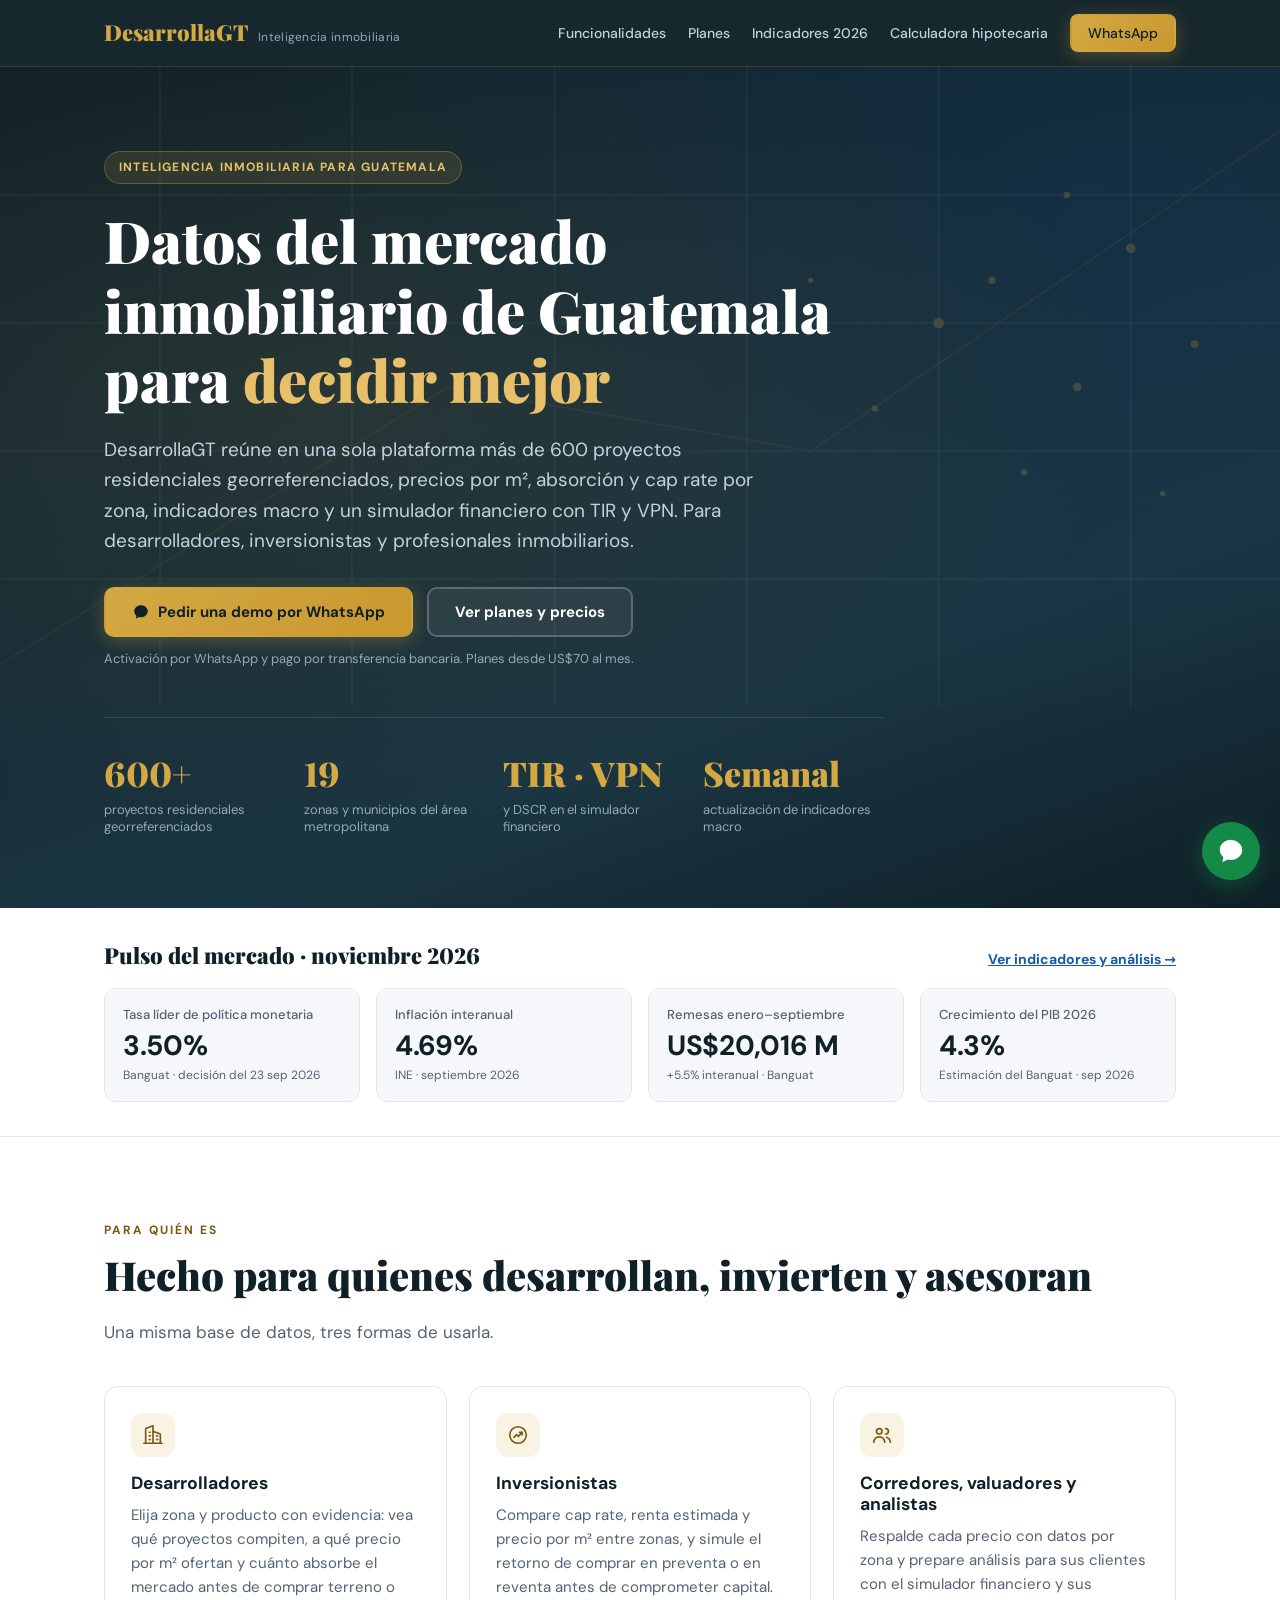
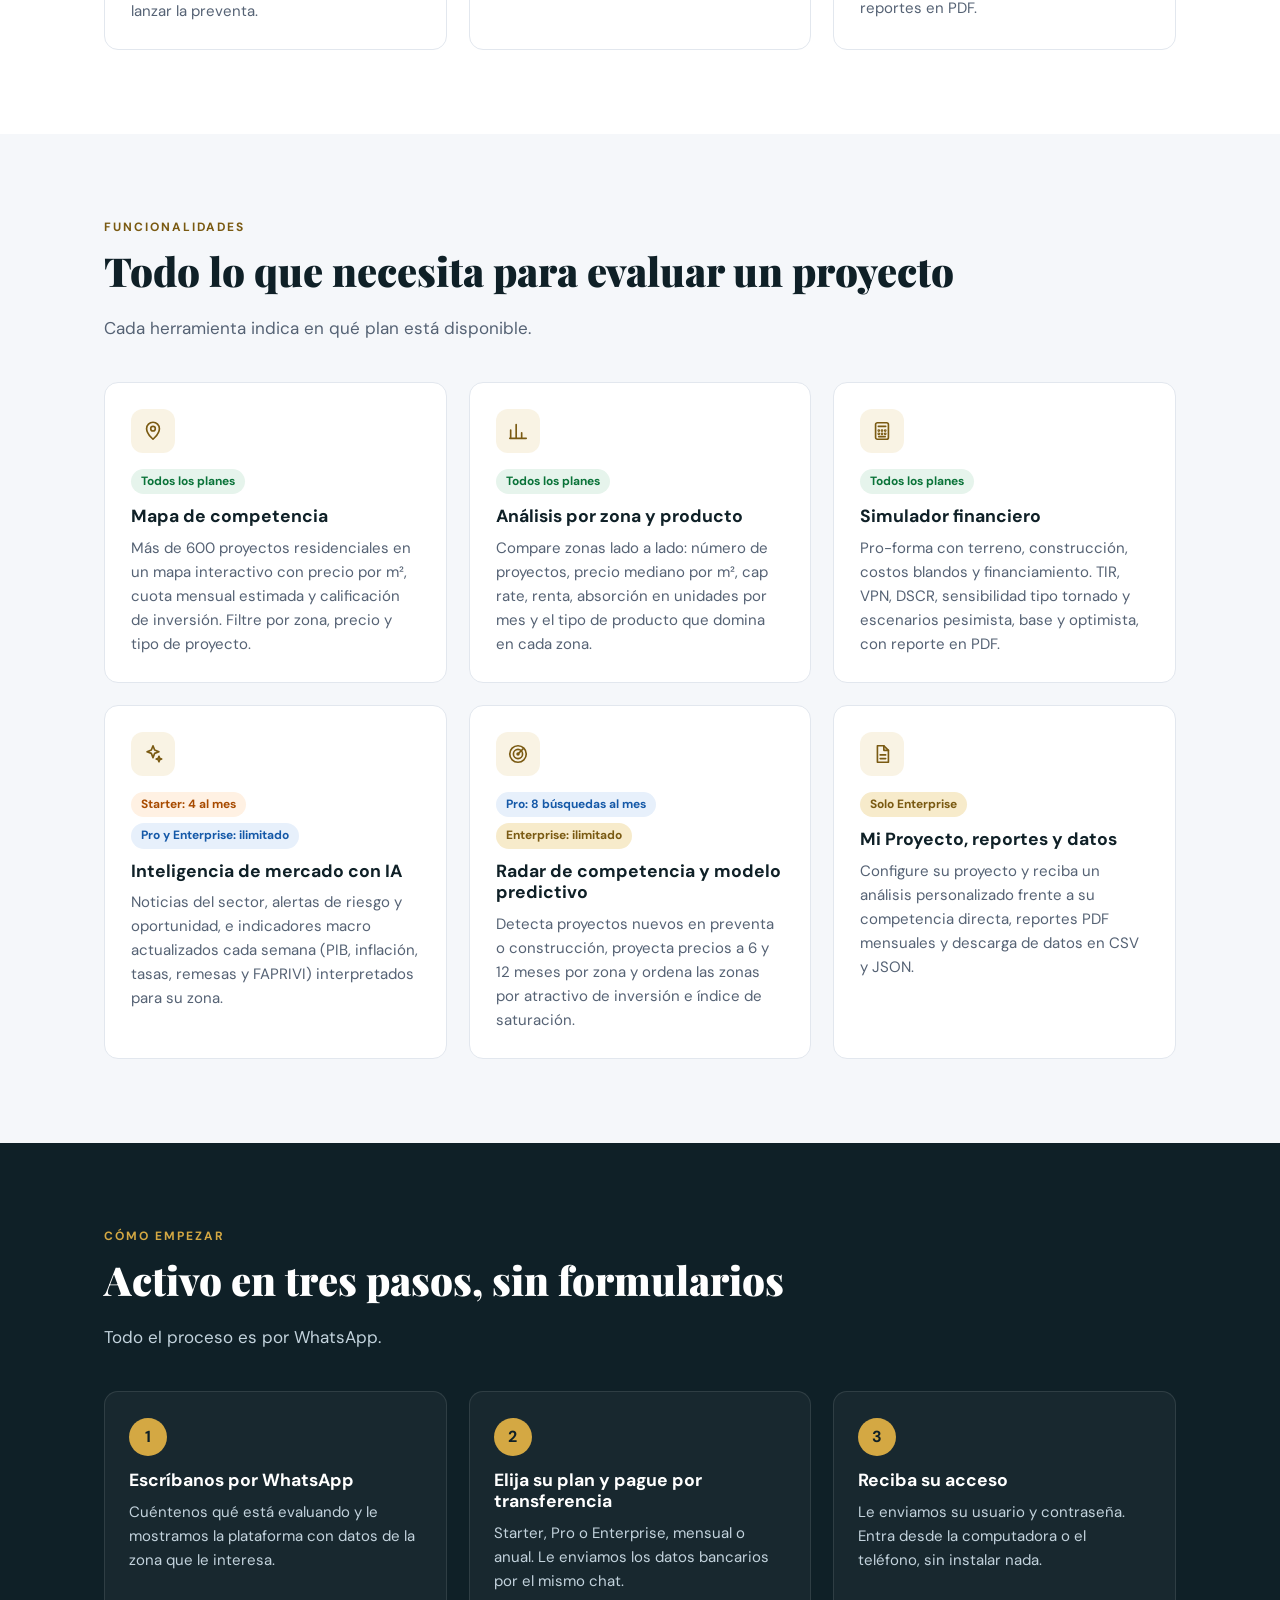
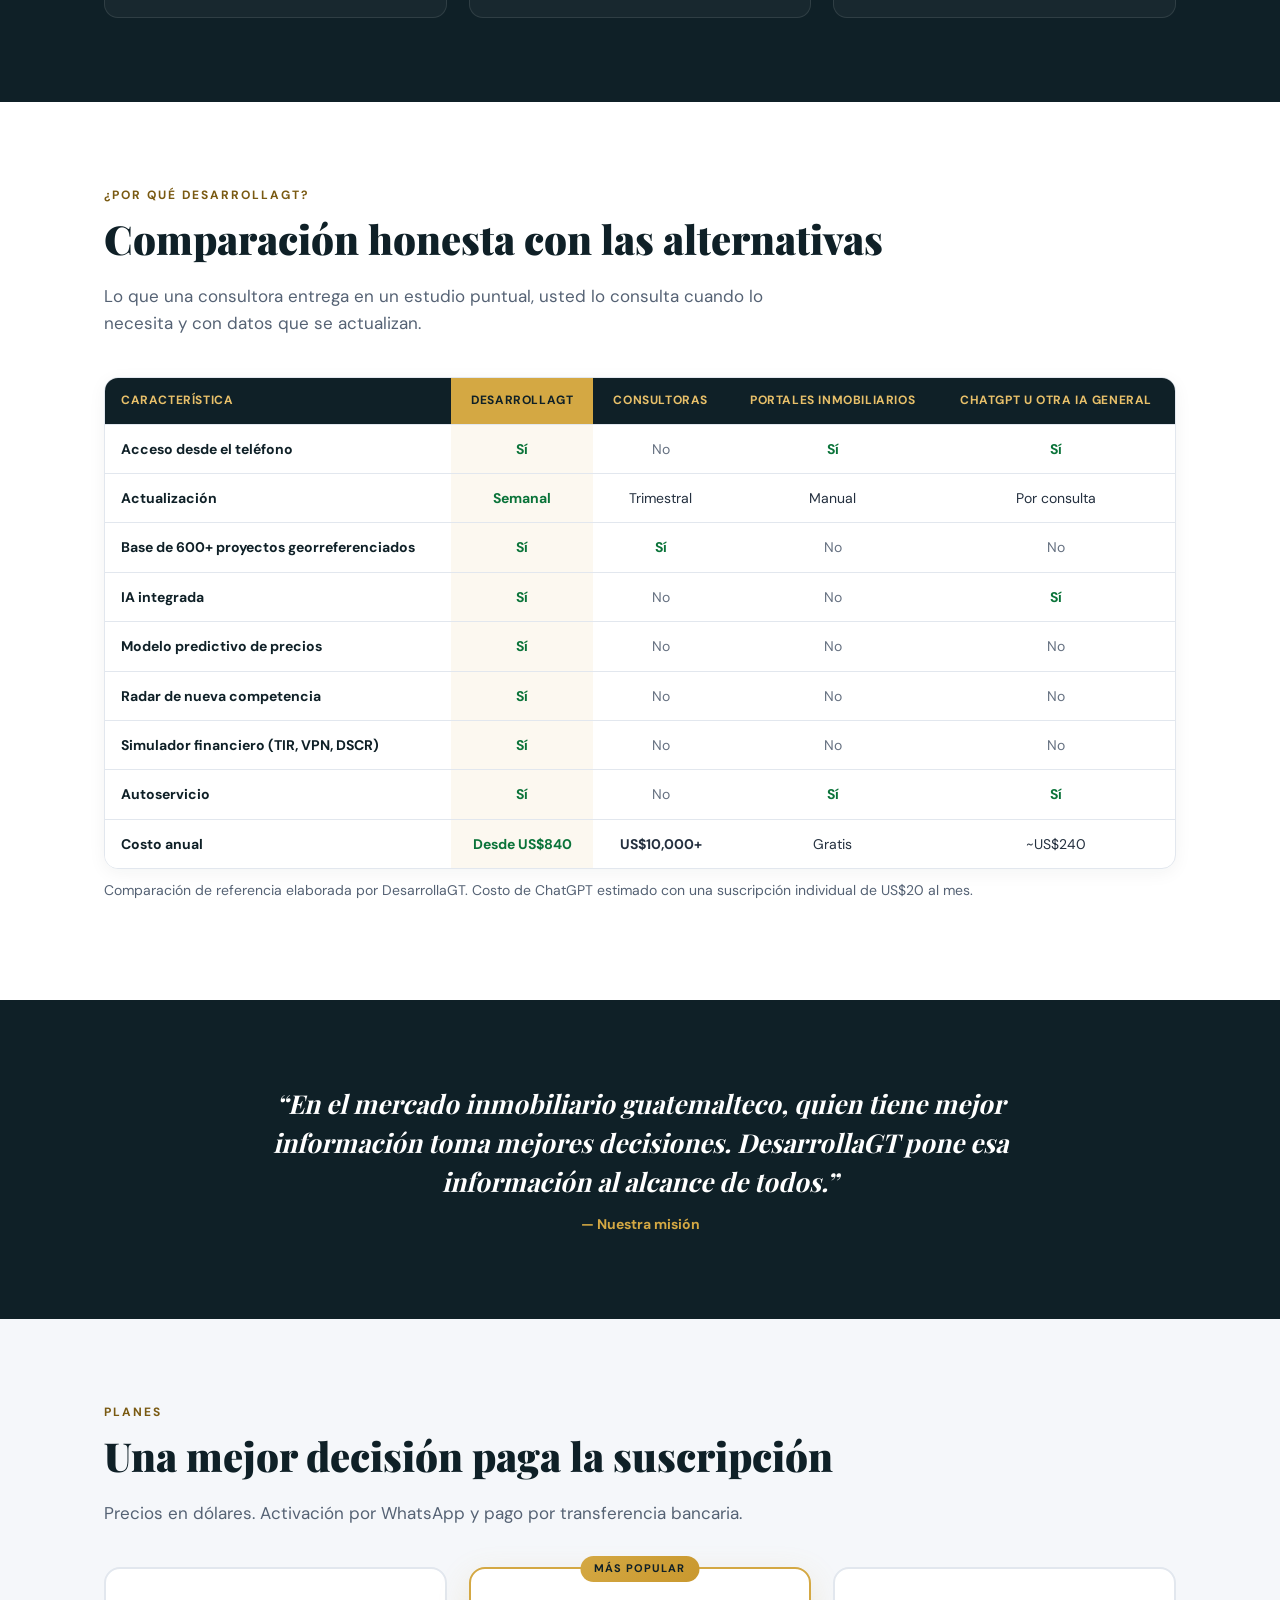
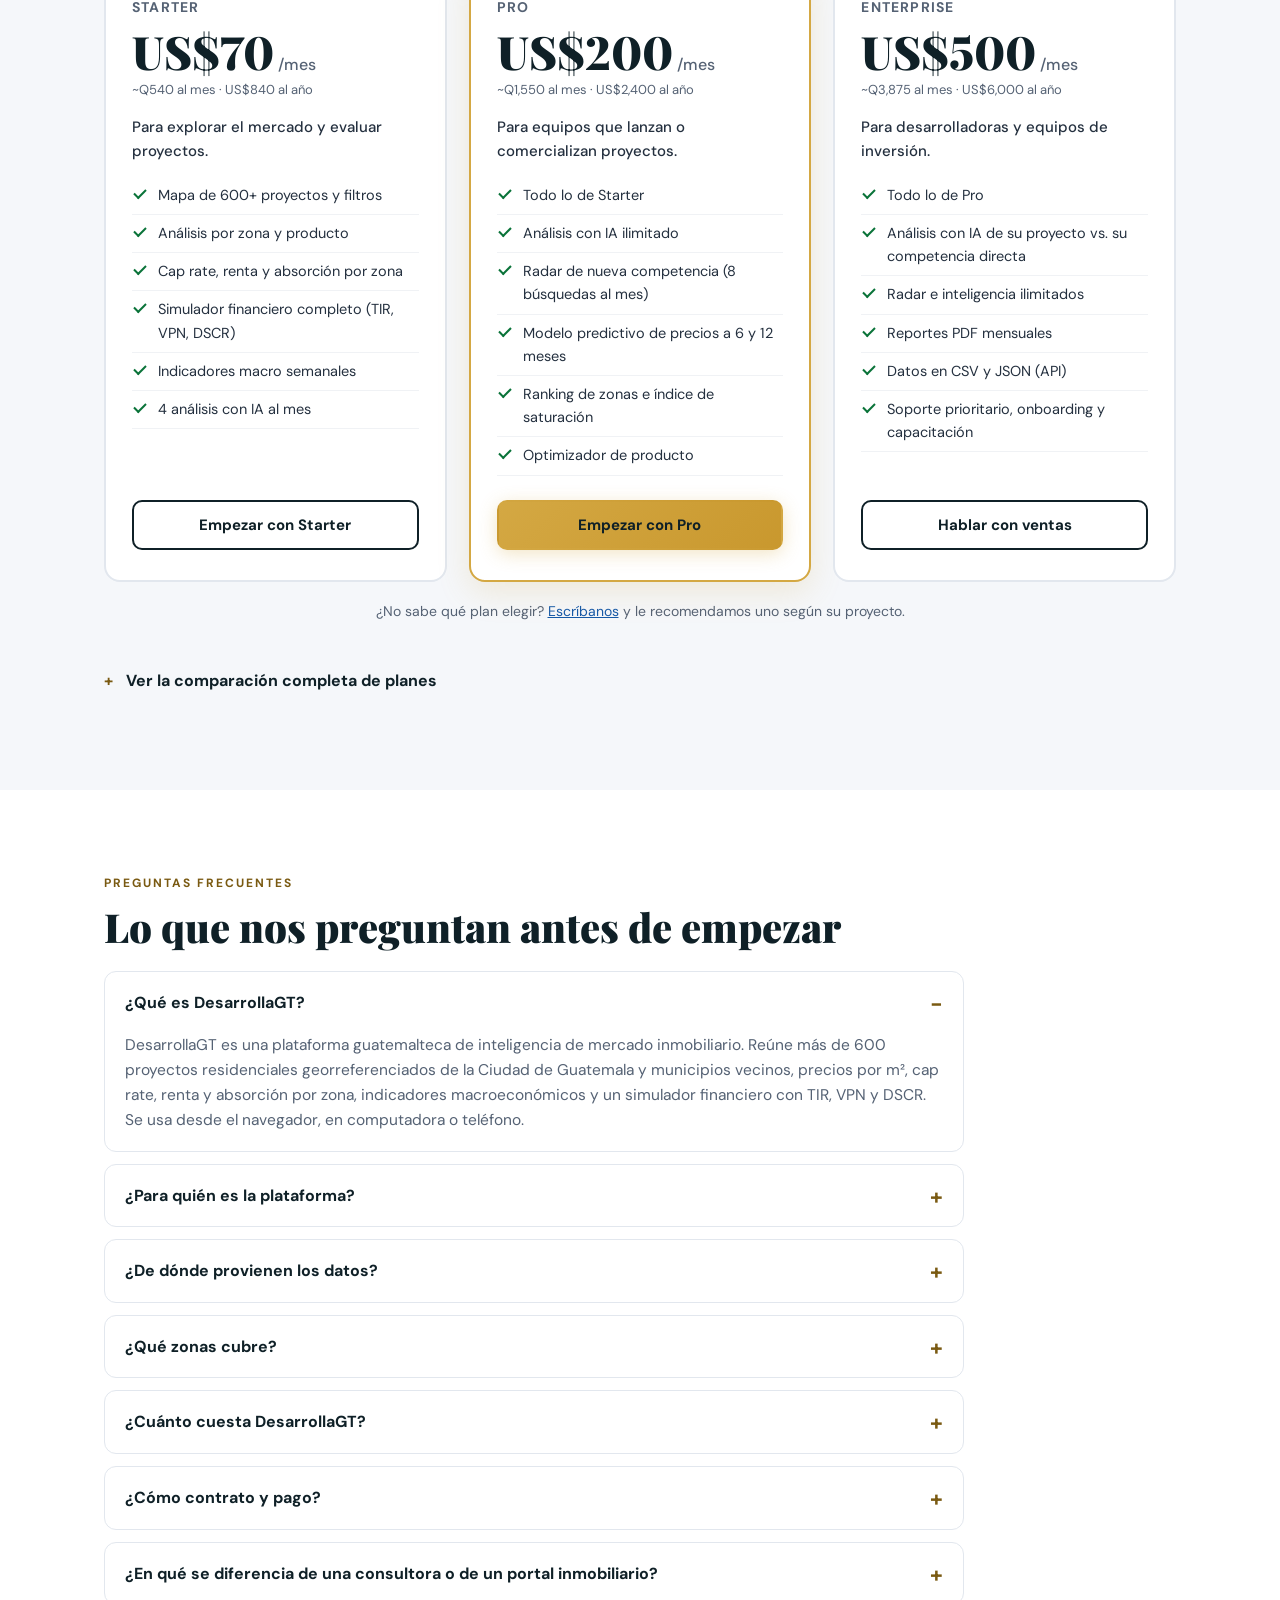
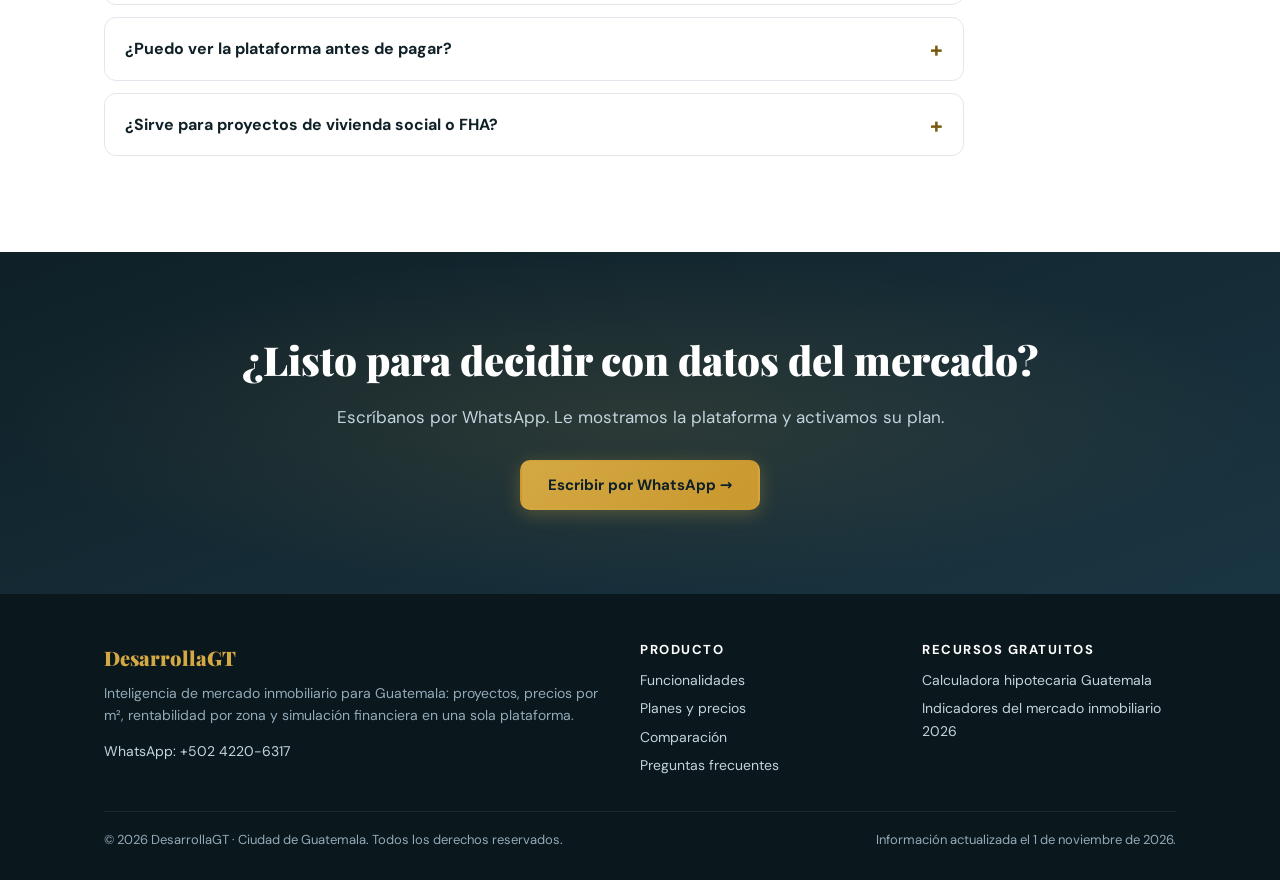
==== commit 376a8823: "Rediseño de la landing, páginas de contenido y SEO para buscadores e IA - Landing reconstruida: prop" ====
--- a/index.html
+++ b/index.html
@@ -1,369 +1,558 @@
 <!DOCTYPE html>
-<html lang="es">
+<html lang="es-GT">
 <head>
   <meta charset="UTF-8">
-  <meta name="viewport" content="width=device-width, initial-scale=1.0">
-  <title>DesarrollaGT — Inteligencia Inmobiliaria para Guatemala</title>
-  <meta name="description" content="Inteligencia de mercado inmobiliario para Guatemala: agentes de IA recopilan datos de 603+ proyectos. Análisis por zona, simulador financiero, radar de competencia y predicción de precios.">
-  <link href="https://fonts.googleapis.com/css2?family=Playfair+Display:wght@400;700;900&family=DM+Sans:wght@300;400;500;600;700&display=swap" rel="stylesheet">
-  <style>
-    :root { --dark:#0F2027; --dark2:#1a3040; --gold:#D4A843; --gold-light:#E8C06A; --light:#F8F9FB; --white:#fff; --text:#4A5568; --text-light:#94A3B8; --green:#00A344; --blue:#1565C0; --red:#C62828; --orange:#E65100; }
-    *{margin:0;padding:0;box-sizing:border-box;} html{scroll-behavior:smooth;}
-    body{font-family:'DM Sans',sans-serif;color:var(--text);background:var(--white);overflow-x:hidden;}
-    nav{position:fixed;top:0;left:0;right:0;z-index:100;background:rgba(15,32,39,.95);backdrop-filter:blur(20px);border-bottom:1px solid rgba(212,168,67,.15);padding:0 40px;height:70px;display:flex;align-items:center;justify-content:space-between;}
-    .nav-logo{font-family:'Playfair Display',serif;font-size:22px;font-weight:900;color:var(--gold);} .nav-logo span{color:var(--text-light);font-weight:400;font-size:14px;font-family:'DM Sans',sans-serif;}
-    .nav-links{display:flex;gap:30px;align-items:center;} .nav-links a{color:#94B8D0;text-decoration:none;font-size:13px;font-weight:500;transition:color .2s;} .nav-links a:hover{color:var(--gold);}
-    .nav-cta{background:linear-gradient(135deg,var(--gold),#C9982E);color:var(--dark)!important;padding:10px 24px;border-radius:8px;font-weight:700!important;transition:transform .2s,box-shadow .2s;} .nav-cta:hover{transform:translateY(-2px);box-shadow:0 4px 15px rgba(212,168,67,.4);}
-    .nav-mobile{display:none;background:none;border:none;color:var(--gold);font-size:28px;cursor:pointer;}
-    .hero{min-height:100vh;background:linear-gradient(160deg,#0F2027,#162832 40%,#1a3040 70%,#0F2027);display:flex;align-items:center;justify-content:center;padding:120px 40px 80px;position:relative;overflow:hidden;}
-    .hero::before{content:'';position:absolute;inset:0;background:radial-gradient(ellipse at 30% 50%,rgba(212,168,67,.08),transparent 60%),radial-gradient(ellipse at 80% 20%,rgba(21,101,192,.06),transparent 50%);}
-    .hero-content{max-width:700px;text-align:center;position:relative;z-index:2;}
-    .hero-badge{display:inline-block;background:rgba(212,168,67,.12);border:1px solid rgba(212,168,67,.25);color:var(--gold);padding:6px 18px;border-radius:50px;font-size:11px;font-weight:600;letter-spacing:1.5px;text-transform:uppercase;margin-bottom:30px;animation:fadeInDown .8s ease-out;}
-    .hero h1{font-family:'Playfair Display',serif;font-size:clamp(36px,6vw,64px);font-weight:900;color:var(--white);line-height:1.1;margin-bottom:24px;animation:fadeInUp .8s ease-out .2s both;}
-    .hero h1 em{font-style:normal;background:linear-gradient(135deg,var(--gold),var(--gold-light));-webkit-background-clip:text;-webkit-text-fill-color:transparent;}
-    .hero p{font-size:18px;color:#94B8D0;line-height:1.7;margin-bottom:40px;max-width:550px;margin-left:auto;margin-right:auto;animation:fadeInUp .8s ease-out .4s both;}
-    .hero-buttons{display:flex;gap:16px;justify-content:center;flex-wrap:wrap;animation:fadeInUp .8s ease-out .6s both;}
-    .btn-primary{background:linear-gradient(135deg,var(--gold),#C9982E);color:var(--dark);padding:16px 36px;border-radius:10px;font-weight:700;font-size:15px;text-decoration:none;transition:all .3s;border:none;cursor:pointer;box-shadow:0 4px 20px rgba(212,168,67,.3);} .btn-primary:hover{transform:translateY(-3px);box-shadow:0 8px 30px rgba(212,168,67,.5);}
-    .btn-secondary{background:rgba(255,255,255,.06);border:1px solid rgba(255,255,255,.15);color:var(--white);padding:16px 36px;border-radius:10px;font-weight:600;font-size:15px;text-decoration:none;transition:all .3s;} .btn-secondary:hover{background:rgba(255,255,255,.12);border-color:var(--gold);color:var(--gold);}
-    .hero-stats{display:flex;gap:40px;justify-content:center;margin-top:60px;animation:fadeInUp .8s ease-out .8s both;} .hero-stat{text-align:center;} .hero-stat .val{font-family:'Playfair Display',serif;font-size:36px;font-weight:900;color:var(--gold);} .hero-stat .lab{font-size:11px;color:#6a8090;text-transform:uppercase;letter-spacing:1px;margin-top:4px;}
-    section{padding:100px 40px;} .container{max-width:1100px;margin:0 auto;}
-    .section-label{font-size:11px;font-weight:700;letter-spacing:2px;text-transform:uppercase;color:var(--gold);margin-bottom:12px;}
-    .section-title{font-family:'Playfair Display',serif;font-size:clamp(28px,4vw,42px);font-weight:900;color:var(--dark);line-height:1.2;margin-bottom:20px;}
-    .section-sub{font-size:16px;color:var(--text-light);max-width:600px;line-height:1.7;margin-bottom:50px;}
-    #features{background:var(--light);} .features-grid{display:grid;grid-template-columns:repeat(auto-fit,minmax(300px,1fr));gap:24px;}
-    .feature-card{background:var(--white);border-radius:16px;padding:32px;border:1px solid #E8ECF1;transition:all .3s;} .feature-card:hover{transform:translateY(-4px);box-shadow:0 12px 40px rgba(0,0,0,.08);border-color:var(--gold);}
-    .feature-icon{width:48px;height:48px;border-radius:12px;display:flex;align-items:center;justify-content:center;font-size:22px;margin-bottom:20px;}
-    .feature-card h3{font-size:17px;font-weight:700;color:var(--dark);margin-bottom:10px;} .feature-card p{font-size:13px;color:var(--text-light);line-height:1.6;}
-    .comparison-table{width:100%;border-collapse:separate;border-spacing:0;border-radius:16px;overflow:hidden;box-shadow:0 4px 20px rgba(0,0,0,.06);}
-    .comparison-table th{background:var(--dark);color:var(--gold);padding:16px 20px;font-size:12px;font-weight:700;text-transform:uppercase;letter-spacing:.5px;text-align:center;} .comparison-table th:first-child{text-align:left;}
-    .comparison-table td{padding:14px 20px;border-bottom:1px solid #f0f0f5;font-size:13px;text-align:center;} .comparison-table td:first-child{text-align:left;font-weight:600;color:var(--dark);}
-    .comparison-table tr:hover td{background:#FFFBF0;} .check{color:var(--green);font-weight:700;font-size:18px;} .cross{color:#CBD5E0;font-size:18px;} .highlight-col{background:rgba(212,168,67,.04);}
-    #pricing{background:var(--light);} .pricing-grid{display:grid;grid-template-columns:repeat(auto-fit,minmax(280px,1fr));gap:24px;}
-    .price-card{background:var(--white);border-radius:16px;padding:36px 28px;border:2px solid #E8ECF1;text-align:center;transition:all .3s;position:relative;} .price-card:hover{transform:translateY(-4px);box-shadow:0 12px 40px rgba(0,0,0,.08);}
-    .price-card.featured{border-color:var(--gold);box-shadow:0 8px 30px rgba(212,168,67,.15);}
-    .price-card.featured::before{content:'MÁS POPULAR';position:absolute;top:-12px;left:50%;transform:translateX(-50%);background:linear-gradient(135deg,var(--gold),#C9982E);color:var(--dark);padding:4px 16px;border-radius:50px;font-size:10px;font-weight:700;letter-spacing:1px;}
-    .price-name{font-size:14px;font-weight:700;color:var(--text-light);text-transform:uppercase;letter-spacing:1px;margin-bottom:16px;}
-    .price-amount{font-family:'Playfair Display',serif;font-size:48px;font-weight:900;color:var(--dark);line-height:1;} .price-amount span{font-size:16px;font-weight:400;color:var(--text-light);}
-    .price-period{font-size:13px;color:var(--text-light);margin-bottom:24px;}
-    .price-features{list-style:none;text-align:left;margin-bottom:28px;} .price-features li{padding:8px 0;font-size:13px;color:var(--text);border-bottom:1px solid #f5f5f5;display:flex;align-items:center;gap:10px;}
-    .price-features li::before{content:'✓';color:var(--green);font-weight:700;min-width:16px;} .price-features li.disabled{color:#CBD5E0;} .price-features li.disabled::before{content:'—';color:#CBD5E0;}
-    .price-btn{display:block;width:100%;padding:14px;border-radius:10px;font-weight:700;font-size:14px;text-decoration:none;text-align:center;transition:all .3s;}
-    .price-btn-primary{background:linear-gradient(135deg,var(--gold),#C9982E);color:var(--dark);} .price-btn-primary:hover{box-shadow:0 4px 15px rgba(212,168,67,.4);transform:translateY(-2px);}
-    .price-btn-outline{background:none;border:2px solid var(--dark);color:var(--dark);} .price-btn-outline:hover{background:var(--dark);color:var(--white);}
-    .social-proof{background:var(--dark);padding:60px 40px;text-align:center;}
-    .proof-text{font-family:'Playfair Display',serif;font-size:24px;color:var(--white);max-width:700px;margin:0 auto 16px;line-height:1.5;font-style:italic;}
-    .proof-author{color:var(--gold);font-size:14px;font-weight:600;}
-    .cta{background:linear-gradient(160deg,var(--dark),#1a3040);text-align:center;padding:100px 40px;position:relative;}
-    .cta::before{content:'';position:absolute;inset:0;background:radial-gradient(ellipse at 50% 50%,rgba(212,168,67,.1),transparent 70%);}
-    .cta h2{font-family:'Playfair Display',serif;font-size:clamp(28px,4vw,42px);font-weight:900;color:var(--white);margin-bottom:16px;position:relative;}
-    .cta p{color:#94B8D0;font-size:16px;margin-bottom:36px;position:relative;} .cta .btn-primary{position:relative;font-size:17px;padding:18px 44px;}
-    .whatsapp-float{position:fixed;bottom:24px;right:24px;z-index:99;background:#25D366;width:60px;height:60px;border-radius:50%;display:flex;align-items:center;justify-content:center;box-shadow:0 4px 20px rgba(37,211,102,.4);transition:transform .3s;text-decoration:none;font-size:30px;} .whatsapp-float:hover{transform:scale(1.1);}
-    footer{background:#0a1a22;padding:40px;text-align:center;color:#4a6070;font-size:12px;} footer a{color:var(--gold);text-decoration:none;}
-    @keyframes fadeInUp{from{opacity:0;transform:translateY(30px);}to{opacity:1;transform:translateY(0);}}
-    @keyframes fadeInDown{from{opacity:0;transform:translateY(-20px);}to{opacity:1;transform:translateY(0);}}
-    @media(max-width:768px){nav{padding:0 20px;} .nav-links{display:none;position:fixed;top:70px;left:0;right:0;background:rgba(15,32,39,.98);flex-direction:column;padding:20px;gap:16px;} .nav-mobile{display:block;} section{padding:60px 20px;} .hero{padding:100px 20px 60px;} .hero p{font-size:15px;} .hero-stats{gap:20px;flex-wrap:wrap;} .hero-stat .val{font-size:28px;} .hero-buttons{flex-direction:column;align-items:center;} .btn-primary,.btn-secondary{width:100%;text-align:center;} .features-grid{grid-template-columns:1fr;} .pricing-grid{grid-template-columns:1fr;} .comparison-table{font-size:11px;} .comparison-table th,.comparison-table td{padding:10px 6px;} .proof-text{font-size:18px;} .price-amount{font-size:38px;} div[style*='flex:0 0 200px']{display:none !important;} div[style*='flex-direction:row-reverse']{flex-direction:column !important;}}
-    .table-wrap{overflow-x:auto;-webkit-overflow-scrolling:touch;border-radius:16px;}
-    .steps-grid{grid-template-columns:repeat(4,1fr);} @media(max-width:1000px){.steps-grid{grid-template-columns:repeat(2,1fr);}} @media(max-width:600px){.steps-grid{grid-template-columns:1fr;}}
-    .step-num{font-size:11px;font-weight:700;letter-spacing:1.5px;text-transform:uppercase;color:var(--gold);margin-bottom:8px;}
-  </style>
+  <meta name="viewport" content="width=device-width, initial-scale=1">
+  <title>DesarrollaGT — Estudio de mercado inmobiliario en Guatemala</title>
+  <meta name="description" content="Mapa de 600+ proyectos, precio por m² por zona, absorción, cap rate y simulador TIR/VPN para desarrollar e invertir en Guatemala. Desde US$70/mes.">
+  <link rel="canonical" href="https://sm2002-ai.github.io/desarrollagt/">
+  <meta name="robots" content="index, follow, max-image-preview:large, max-snippet:-1">
+  <meta name="theme-color" content="#0F2027">
+  <meta name="author" content="DesarrollaGT">
+
+  <meta property="og:type" content="website">
+  <meta property="og:locale" content="es_GT">
+  <meta property="og:site_name" content="DesarrollaGT">
+  <meta property="og:title" content="DesarrollaGT — Estudio de mercado inmobiliario en Guatemala">
+  <meta property="og:description" content="600+ proyectos georreferenciados, precio por m², absorción y cap rate por zona, y simulador financiero con TIR y VPN. Planes desde US$70 al mes.">
+  <meta property="og:url" content="https://sm2002-ai.github.io/desarrollagt/">
+  <meta property="og:image" content="https://sm2002-ai.github.io/desarrollagt/assets/og-desarrollagt.jpg">
+  <meta property="og:image:width" content="1200">
+  <meta property="og:image:height" content="630">
+  <meta property="og:image:alt" content="DesarrollaGT: inteligencia de mercado inmobiliario para Guatemala">
+  <meta name="twitter:card" content="summary_large_image">
+  <meta name="twitter:title" content="DesarrollaGT — Estudio de mercado inmobiliario en Guatemala">
+  <meta name="twitter:description" content="600+ proyectos, precio por m² por zona, absorción, cap rate y simulador TIR/VPN. Desde US$70/mes.">
+  <meta name="twitter:image" content="https://sm2002-ai.github.io/desarrollagt/assets/og-desarrollagt.jpg">
+
+  <link rel="icon" href="assets/favicon.svg" type="image/svg+xml">
+  <link rel="icon" href="assets/favicon-32.png" sizes="32x32" type="image/png">
+  <link rel="apple-touch-icon" href="assets/apple-touch-icon.png">
+  <link rel="preload" href="assets/fuentes/dm-sans-latin-400-normal.woff2" as="font" type="font/woff2" crossorigin>
+  <link rel="preload" href="assets/fuentes/playfair-display-latin-900-normal.woff2" as="font" type="font/woff2" crossorigin>
+  <link rel="stylesheet" href="assets/sitio.css">
+
+  <script type="application/ld+json">
+  {
+    "@context": "https://schema.org",
+    "@graph": [
+      {
+        "@type": "Organization",
+        "@id": "https://sm2002-ai.github.io/desarrollagt/#organizacion",
+        "name": "DesarrollaGT",
+        "url": "https://sm2002-ai.github.io/desarrollagt/",
+        "logo": {
+          "@type": "ImageObject",
+          "url": "https://sm2002-ai.github.io/desarrollagt/assets/logo-512.png",
+          "width": 512,
+          "height": 512
+        },
+        "description": "Plataforma guatemalteca de inteligencia de mercado inmobiliario para desarrolladores, inversionistas y profesionales inmobiliarios.",
+        "address": {
+          "@type": "PostalAddress",
+          "addressLocality": "Ciudad de Guatemala",
+          "addressCountry": "GT"
+        },
+        "areaServed": { "@type": "Country", "name": "Guatemala" },
+        "contactPoint": {
+          "@type": "ContactPoint",
+          "contactType": "sales",
+          "telephone": "+502-4220-6317",
+          "url": "https://wa.me/50242206317",
+          "availableLanguage": ["es"],
+          "areaServed": "GT"
+        }
+      },
+      {
+        "@type": "WebSite",
+        "@id": "https://sm2002-ai.github.io/desarrollagt/#sitio",
+        "url": "https://sm2002-ai.github.io/desarrollagt/",
+        "name": "DesarrollaGT",
+        "inLanguage": "es-GT",
+        "publisher": { "@id": "https://sm2002-ai.github.io/desarrollagt/#organizacion" }
+      },
+      {
+        "@type": "WebPage",
+        "@id": "https://sm2002-ai.github.io/desarrollagt/#pagina",
+        "url": "https://sm2002-ai.github.io/desarrollagt/",
+        "name": "DesarrollaGT — Estudio de mercado inmobiliario en Guatemala",
+        "description": "Mapa de 600+ proyectos, precio por m² por zona, absorción, cap rate y simulador TIR/VPN para desarrollar e invertir en Guatemala.",
+        "inLanguage": "es-GT",
+        "isPartOf": { "@id": "https://sm2002-ai.github.io/desarrollagt/#sitio" },
+        "about": { "@id": "https://sm2002-ai.github.io/desarrollagt/#plataforma" },
+        "primaryImageOfPage": "https://sm2002-ai.github.io/desarrollagt/assets/og-desarrollagt.jpg",
+        "dateModified": "2026-11-01"
+      },
+      {
+        "@type": "SoftwareApplication",
+        "@id": "https://sm2002-ai.github.io/desarrollagt/#plataforma",
+        "name": "DesarrollaGT",
+        "applicationCategory": "BusinessApplication",
+        "applicationSubCategory": "Inteligencia de mercado inmobiliario",
+        "operatingSystem": "Web (computadora y teléfono)",
+        "inLanguage": "es",
+        "url": "https://sm2002-ai.github.io/desarrollagt/",
+        "description": "Plataforma con más de 600 proyectos residenciales georreferenciados de la Ciudad de Guatemala y municipios vecinos, precio por m², cap rate, renta y absorción por zona, indicadores macroeconómicos, análisis con IA y simulador financiero con TIR, VPN y DSCR.",
+        "featureList": [
+          "Mapa de competencia con más de 600 proyectos residenciales",
+          "Análisis por zona y producto: precio mediano por m², cap rate, renta y absorción",
+          "Simulador financiero con TIR, VPN, DSCR, sensibilidad y escenarios",
+          "Análisis de mercado con IA e indicadores macro semanales",
+          "Radar de nueva competencia y modelo predictivo de precios a 6 y 12 meses",
+          "Análisis de proyecto propio, reportes PDF y datos en CSV/JSON"
+        ],
+        "areaServed": { "@type": "Country", "name": "Guatemala" },
+        "provider": { "@id": "https://sm2002-ai.github.io/desarrollagt/#organizacion" },
+        "offers": [
+          {
+            "@type": "Offer",
+            "name": "Plan Starter",
+            "price": "70",
+            "priceCurrency": "USD",
+            "priceSpecification": { "@type": "UnitPriceSpecification", "price": "70", "priceCurrency": "USD", "billingDuration": "P1M", "unitText": "mes" },
+            "url": "https://sm2002-ai.github.io/desarrollagt/#planes",
+            "availability": "https://schema.org/InStock"
+          },
+          {
+            "@type": "Offer",
+            "name": "Plan Pro",
+            "price": "200",
+            "priceCurrency": "USD",
+            "priceSpecification": { "@type": "UnitPriceSpecification", "price": "200", "priceCurrency": "USD", "billingDuration": "P1M", "unitText": "mes" },
+            "url": "https://sm2002-ai.github.io/desarrollagt/#planes",
+            "availability": "https://schema.org/InStock"
+          },
+          {
+            "@type": "Offer",
+            "name": "Plan Enterprise",
+            "price": "500",
+            "priceCurrency": "USD",
+            "priceSpecification": { "@type": "UnitPriceSpecification", "price": "500", "priceCurrency": "USD", "billingDuration": "P1M", "unitText": "mes" },
+            "url": "https://sm2002-ai.github.io/desarrollagt/#planes",
+            "availability": "https://schema.org/InStock"
+          }
+        ]
+      },
+      {
+        "@type": "FAQPage",
+        "@id": "https://sm2002-ai.github.io/desarrollagt/#preguntas",
+        "mainEntity": [
+          {
+            "@type": "Question",
+            "name": "¿Qué es DesarrollaGT?",
+            "acceptedAnswer": { "@type": "Answer", "text": "DesarrollaGT es una plataforma guatemalteca de inteligencia de mercado inmobiliario. Reúne más de 600 proyectos residenciales georreferenciados de la Ciudad de Guatemala y municipios vecinos, precios por m², cap rate, renta y absorción por zona, indicadores macroeconómicos y un simulador financiero con TIR, VPN y DSCR. Se usa desde el navegador, en computadora o teléfono." }
+          },
+          {
+            "@type": "Question",
+            "name": "¿Para quién es la plataforma?",
+            "acceptedAnswer": { "@type": "Answer", "text": "Para desarrolladores que evalúan terrenos y productos, inversionistas que comparan zonas y rentabilidad, y profesionales como corredores, valuadores y analistas que necesitan respaldar precios con datos." }
+          },
+          {
+            "@type": "Question",
+            "name": "¿De dónde provienen los datos?",
+            "acceptedAnswer": { "@type": "Answer", "text": "Combinamos la ubicación de proyectos residenciales (Google Maps), anuncios de portales inmobiliarios de Guatemala, la Encuesta Nacional de Empleo e Ingresos del INE (2025), estadísticas del Banco de Guatemala y programas de vivienda del FHA y el CHN. Los precios son precios de oferta publicados y rangos de referencia por zona, no precios de cierre registrados." }
+          },
+          {
+            "@type": "Question",
+            "name": "¿Qué zonas cubre?",
+            "acceptedAnswer": { "@type": "Answer", "text": "Las zonas 2, 3, 4, 5, 6, 8, 9, 10, 11, 12, 13, 14, 15 y 16 de la Ciudad de Guatemala y los municipios de Mixco, Villa Nueva, San José Pinula, Santa Catarina Pinula y Fraijanes, incluida el área de Carretera a El Salvador. Seguimos ampliando la cobertura." }
+          },
+          {
+            "@type": "Question",
+            "name": "¿Cuánto cuesta DesarrollaGT?",
+            "acceptedAnswer": { "@type": "Answer", "text": "Starter cuesta US$70 al mes (US$840 al año), Pro US$200 al mes (US$2,400 al año) y Enterprise US$500 al mes (US$6,000 al año). Todos incluyen el mapa de competencia, el análisis por zona y el simulador financiero; Pro agrega el radar de competencia y el modelo predictivo, y Enterprise el análisis de su propio proyecto, reportes PDF y descarga de datos." }
+          },
+          {
+            "@type": "Question",
+            "name": "¿Cómo contrato y pago?",
+            "acceptedAnswer": { "@type": "Answer", "text": "Escríbanos por WhatsApp al +502 4220-6317, elija su plan y pague por transferencia bancaria. Al confirmar el pago le enviamos su usuario y contraseña." }
+          },
+          {
+            "@type": "Question",
+            "name": "¿En qué se diferencia de una consultora o de un portal inmobiliario?",
+            "acceptedAnswer": { "@type": "Answer", "text": "Una consultora entrega un estudio a la medida en un momento dado, normalmente por más de US$10,000. Un portal muestra anuncios uno por uno. DesarrollaGT consolida la oferta de proyectos por zona, la cruza con indicadores y le permite simular su proyecto cuando lo necesite, desde US$70 al mes." }
+          },
+          {
+            "@type": "Question",
+            "name": "¿Puedo ver la plataforma antes de pagar?",
+            "acceptedAnswer": { "@type": "Answer", "text": "Sí. Escríbanos por WhatsApp y le mostramos cómo funciona con datos de la zona que le interesa." }
+          },
+          {
+            "@type": "Question",
+            "name": "¿Sirve para proyectos de vivienda social o FHA?",
+            "acceptedAnswer": { "@type": "Answer", "text": "Sí. Cada proyecto del mapa muestra una cuota mensual estimada, y para calcular la cuota con las condiciones de Mi Primera Casa (FHA y CHN: 5% a 5.5% anual, hasta 40 años) puede usar nuestra calculadora hipotecaria gratuita." }
+          }
+        ]
+      }
+    ]
+  }
+  </script>
 </head>
 <body>
-<nav>
-  <div class="nav-logo">DesarrollaGT <span>Inteligencia Inmobiliaria</span></div>
-  <div class="nav-links">
-    <a href="#como-funciona">Cómo funciona</a>
-    <a href="#features">Funcionalidades</a>
-    <a href="#vs">Comparación</a>
-    <a href="#pricing">Planes</a>
-    <a href="https://wa.me/50242206317?text=Hola,%20quiero%20información%20sobre%20los%20planes%20de%20DesarrollaGT" class="nav-cta" target="_blank">Contactar por WhatsApp</a>
-  </div>
-  <button class="nav-mobile" aria-label="Abrir menú" onclick="let l=document.querySelector('.nav-links');l.style.display=l.style.display==='flex'?'none':'flex'">☰</button>
-</nav>
-<section class="hero">
-  <div class="hero-content">
-    <div class="hero-badge">Inteligencia Inmobiliaria para Guatemala</div>
-    <h1>Tome la <em>mejor decisión</em> con datos reales</h1>
-    <p>Múltiples agentes de IA, cada uno con su propia conexión de Chrome, recorren en paralelo los sitios de desarrolladoras, portales inmobiliarios y noticias para mantener al día 603+ proyectos. Usted recibe análisis por zona, simulador financiero, radar de competencia y predicciones de precio. Para desarrolladores, inversionistas y profesionales inmobiliarios.</p>
-    <div class="hero-buttons">
-      <a href="https://wa.me/50242206317?text=Quiero%20información%20sobre%20DesarrollaGT" class="btn-primary" target="_blank">Comenzar ahora →</a>
-      <a href="#pricing" class="btn-secondary">Ver planes y precios</a>
-      <a href="#como-funciona" class="btn-secondary">Cómo funciona</a>
-    </div>
-    <div class="hero-stats">
-      <div class="hero-stat"><div class="val">603+</div><div class="lab">Proyectos</div></div>
-      <div class="hero-stat"><div class="val">19</div><div class="lab">Zonas</div></div>
-      <div class="hero-stat"><div class="val">24/7</div><div class="lab">Agentes IA activos</div></div>
-      <div class="hero-stat"><div class="val">Semanal</div><div class="lab">Actualización de datos</div></div>
-    </div>
-  </div>
-</section>
-<section id="como-funciona">
-  <div class="container">
-    <div class="section-label">Cómo funciona</div>
-    <h2 class="section-title">Agentes de IA que recorren<br>el mercado por usted</h2>
-    <p class="section-sub">Nuestros agentes trabajan en paralelo, cada uno con su propia conexión de navegador Chrome, y visitan cientos de páginas para mantener la información al día sin depender de encuestas ni reportes manuales.</p>
-    <div class="features-grid steps-grid">
-      <div class="feature-card">
-        <div class="feature-icon" style="background:rgba(21,101,192,.1);">🤖</div>
-        <div class="step-num">Paso 1</div>
-        <h3>Múltiples agentes en paralelo</h3>
-        <p>Varios agentes de IA trabajan al mismo tiempo, cada uno con su propia conexión de Chrome. Así cubrimos más sitios en menos tiempo y la información no se queda atrás.</p>
+<a class="skip" href="#contenido">Saltar al contenido</a>
+
+<header class="site-header">
+  <nav class="container nav" aria-label="Principal">
+    <a class="brand" href="./" aria-label="DesarrollaGT, inicio">
+      <span class="brand-name">DesarrollaGT</span>
+      <span class="brand-tag">Inteligencia inmobiliaria</span>
+    </a>
+    <button class="nav-toggle" type="button" aria-expanded="false" aria-controls="menu">Menú</button>
+    <ul class="nav-links" id="menu">
+      <li><a href="#funcionalidades">Funcionalidades</a></li>
+      <li><a href="#planes">Planes</a></li>
+      <li><a href="mercado-inmobiliario-guatemala/">Indicadores 2026</a></li>
+      <li><a href="calculadora-hipotecaria/">Calculadora hipotecaria</a></li>
+      <li><a class="btn btn-gold btn-sm" data-origen="nav" href="https://wa.me/50242206317?text=Hola%20DesarrollaGT%2C%20quiero%20informaci%C3%B3n%20sobre%20los%20planes." target="_blank" rel="noopener">WhatsApp</a></li>
+    </ul>
+  </nav>
+</header>
+
+<main id="contenido">
+
+<section class="hero" aria-labelledby="titulo-principal">
+  <svg class="hero-grid" aria-hidden="true" focusable="false" viewBox="0 0 1200 600" preserveAspectRatio="xMidYMid slice">
+    <g stroke="#7FA3B6" stroke-width="1" fill="none" opacity=".55">
+      <path d="M0 120H1200M0 240H1200M0 360H1200M0 480H1200M150 0V600M330 0V600M520 0V600M700 0V600M880 0V600M1060 0V600"/>
+      <path d="M0 560L420 300L760 360L1200 60" stroke="#D4A843" stroke-width="1.5" opacity=".6"/>
+    </g>
+    <g fill="#D4A843">
+      <circle cx="880" cy="240" r="5"/><circle cx="930" cy="200" r="3.5"/><circle cx="1010" cy="300" r="4"/><circle cx="960" cy="380" r="3"/>
+      <circle cx="1060" cy="170" r="4.5"/><circle cx="820" cy="320" r="3"/><circle cx="1120" cy="260" r="3.5"/><circle cx="1000" cy="120" r="3"/>
+      <circle cx="760" cy="200" r="2.5"/><circle cx="1090" cy="400" r="2.5"/>
+    </g>
+  </svg>
+  <div class="container">
+    <div class="hero-inner">
+      <p class="badge">Inteligencia inmobiliaria para Guatemala</p>
+      <h1 id="titulo-principal">Datos del mercado inmobiliario de Guatemala para <em>decidir mejor</em></h1>
+      <p class="lead">DesarrollaGT reúne en una sola plataforma más de 600 proyectos residenciales georreferenciados, precios por m², absorción y cap rate por zona, indicadores macro y un simulador financiero con TIR y VPN. Para desarrolladores, inversionistas y profesionales inmobiliarios.</p>
+      <div class="hero-ctas">
+        <a class="btn btn-gold" data-origen="hero" href="https://wa.me/50242206317?text=Hola%20DesarrollaGT%2C%20quiero%20ver%20una%20demo%20de%20la%20plataforma." target="_blank" rel="noopener">
+          <svg viewBox="0 0 24 24" fill="currentColor" aria-hidden="true"><path d="M12 3C7 3 3 6.6 3 11c0 2.3 1.1 4.4 2.9 5.9L5 21l4.4-2.2c.8.2 1.7.3 2.6.3 5 0 9-3.6 9-8s-4-8-9-8z"/></svg>
+          Pedir una demo por WhatsApp
+        </a>
+        <a class="btn btn-ghost" href="#planes">Ver planes y precios</a>
       </div>
-      <div class="feature-card">
-        <div class="feature-icon" style="background:rgba(0,163,68,.1);">🌐</div>
-        <div class="step-num">Paso 2</div>
-        <h3>Lectura de páginas reales</h3>
-        <p>Los agentes visitan sitios de desarrolladoras, portales inmobiliarios, medios de noticias y fuentes económicas. De cada proyecto extraen precio, precio por m², tipo de producto, etapa (preventa o construcción) y ubicación.</p>
+      <p class="hero-note">Activación por WhatsApp y pago por transferencia bancaria. Planes desde US$70 al mes.</p>
+      <div class="stats">
+        <div class="stat"><b>600+</b><span>proyectos residenciales georreferenciados</span></div>
+        <div class="stat"><b>19</b><span>zonas y municipios del área metropolitana</span></div>
+        <div class="stat"><b>TIR · VPN</b><span>y DSCR en el simulador financiero</span></div>
+        <div class="stat"><b>Semanal</b><span>actualización de indicadores macro</span></div>
       </div>
-      <div class="feature-card">
-        <div class="feature-icon" style="background:rgba(212,168,67,.1);">🔄</div>
-        <div class="step-num">Paso 3</div>
-        <h3>Base de datos siempre al día</h3>
-        <p>Lo que encuentran se organiza, se compara con la base de datos y se actualiza. Si un agente encuentra un proyecto que aún no teníamos, el radar lo agrega automáticamente.</p>
-      </div>
-      <div class="feature-card">
-        <div class="feature-icon" style="background:rgba(230,81,0,.1);">📊</div>
-        <div class="step-num">Paso 4</div>
-        <h3>Análisis listo para decidir</h3>
-        <p>Con los datos frescos, la plataforma recalcula mapas, análisis por zona, cap rates, absorción y proyecciones de precio, y la IA le envía alertas y recomendaciones cada semana.</p>
-      </div>
-    </div>
-  </div>
-</section>
-<section id="features">
-  <div class="container">
-    <div class="section-label">Funcionalidades</div>
-    <h2 class="section-title">Todo lo que necesita para<br>invertir con confianza</h2>
-    <p class="section-sub">Cada herramienta se alimenta de los datos que recopilan nuestros agentes. Aquí le explicamos qué hace cada una y en qué plan está disponible.</p>
-
-    <!-- Feature 1: Mapa -->
-    <div style="display:flex; gap:30px; align-items:center; margin-bottom:50px; flex-wrap:wrap;">
-      <div style="flex:1; min-width:280px;">
-        <div style="display:flex; align-items:center; gap:12px; margin-bottom:12px;">
-          <div style="width:48px; height:48px; border-radius:12px; background:rgba(21,101,192,.1); display:flex; align-items:center; justify-content:center; font-size:22px;">📍</div>
-          <div>
-            <h3 style="font-size:20px; font-weight:700; color:#0F2027; margin:0;">Mapa de Competencia</h3>
-            <span style="font-size:11px; background:#E8F5E9; color:#00A344; padding:2px 10px; border-radius:50px; font-weight:600;">Todos los planes</span>
-          </div>
-        </div>
-        <p style="font-size:14px; color:#4A5568; line-height:1.7;">Explore los 603+ proyectos residenciales de Guatemala en un mapa interactivo. Cada proyecto muestra nombre, zona, precio por m², calificación de inversión y cuota mensual estimada. Filtre por zona, rango de precio, tipo de proyecto y calificación para encontrar exactamente lo que busca.</p>
-      </div>
-      <div style="flex:0 0 200px; text-align:center;">
-        <div style="font-size:64px;">🗺️</div>
-      </div>
-    </div>
-
-    <!-- Feature 2: Análisis -->
-    <div style="display:flex; gap:30px; align-items:center; margin-bottom:50px; flex-wrap:wrap; flex-direction:row-reverse;">
-      <div style="flex:1; min-width:280px;">
-        <div style="display:flex; align-items:center; gap:12px; margin-bottom:12px;">
-          <div style="width:48px; height:48px; border-radius:12px; background:rgba(0,163,68,.1); display:flex; align-items:center; justify-content:center; font-size:22px;">📊</div>
-          <div>
-            <h3 style="font-size:20px; font-weight:700; color:#0F2027; margin:0;">Análisis por Zona y Producto</h3>
-            <span style="font-size:11px; background:#E8F5E9; color:#00A344; padding:2px 10px; border-radius:50px; font-weight:600;">Todos los planes</span>
-          </div>
-        </div>
-        <p style="font-size:14px; color:#4A5568; line-height:1.7;">Compare zonas lado a lado: número de proyectos, precio mediano, porcentaje de proyectos bien calificados, cap rate y absorción. Descubra qué tipo de producto domina en cada zona y reciba recomendaciones basadas en datos reales, no en opiniones.</p>
-      </div>
-      <div style="flex:0 0 200px; text-align:center;">
-        <div style="font-size:64px;">📊</div>
-      </div>
-    </div>
-
-    <!-- Feature 3: Simulador -->
-    <div style="display:flex; gap:30px; align-items:center; margin-bottom:50px; flex-wrap:wrap;">
-      <div style="flex:1; min-width:280px;">
-        <div style="display:flex; align-items:center; gap:12px; margin-bottom:12px;">
-          <div style="width:48px; height:48px; border-radius:12px; background:rgba(15,32,39,.1); display:flex; align-items:center; justify-content:center; font-size:22px;">💰</div>
-          <div>
-            <h3 style="font-size:20px; font-weight:700; color:#0F2027; margin:0;">Simulador Financiero</h3>
-            <span style="font-size:11px; background:#E8F5E9; color:#00A344; padding:2px 10px; border-radius:50px; font-weight:600;">Todos los planes</span>
-          </div>
-        </div>
-        <p style="font-size:14px; color:#4A5568; line-height:1.7;">Arme su pro-forma completa: terreno, construcción, costos blandos y financiamiento bancario. Obtenga TIR, VPN y DSCR, análisis de sensibilidad con gráfico tornado y escenarios pesimista, base y optimista. Además, compare automáticamente cómo rendiría su proyecto en diferentes zonas.</p>
-      </div>
-      <div style="flex:0 0 200px; text-align:center;">
-        <div style="font-size:64px;">💰</div>
-      </div>
-    </div>
-
-    <!-- Feature 4: Inteligencia IA -->
-    <div style="display:flex; gap:30px; align-items:center; margin-bottom:50px; flex-wrap:wrap; flex-direction:row-reverse;">
-      <div style="flex:1; min-width:280px;">
-        <div style="display:flex; align-items:center; gap:12px; margin-bottom:12px;">
-          <div style="width:48px; height:48px; border-radius:12px; background:rgba(212,168,67,.1); display:flex; align-items:center; justify-content:center; font-size:22px;">🧠</div>
-          <div>
-            <h3 style="font-size:20px; font-weight:700; color:#0F2027; margin:0;">Inteligencia con IA</h3>
-            <div style="margin-top:4px;">
-              <span style="font-size:11px; background:#FFF3E0; color:#E65100; padding:2px 10px; border-radius:50px; font-weight:600;">Starter: 4/mes</span>
-              <span style="font-size:11px; background:#E3F2FD; color:#1565C0; padding:2px 10px; border-radius:50px; font-weight:600;">Pro y Enterprise: ilimitado</span>
-            </div>
-          </div>
-        </div>
-        <p style="font-size:14px; color:#4A5568; line-height:1.7;">La IA analiza las noticias y páginas que recopilan los agentes, detecta alertas de riesgo y oportunidades, sigue las tendencias macroeconómicas y genera recomendaciones personalizadas. Su base de conocimiento crece cada semana, así que los análisis son cada vez más relevantes. Incluye datos actualizados de PIB, inflación, tasas, remesas y FAPRIVI.</p>
-      </div>
-      <div style="flex:0 0 200px; text-align:center;">
-        <div style="font-size:64px;">🧠</div>
-      </div>
-    </div>
-
-    <!-- Feature 5: Radar -->
-    <div style="display:flex; gap:30px; align-items:center; margin-bottom:50px; flex-wrap:wrap;">
-      <div style="flex:1; min-width:280px;">
-        <div style="display:flex; align-items:center; gap:12px; margin-bottom:12px;">
-          <div style="width:48px; height:48px; border-radius:12px; background:rgba(198,40,40,.1); display:flex; align-items:center; justify-content:center; font-size:22px;">🔴</div>
-          <div>
-            <h3 style="font-size:20px; font-weight:700; color:#0F2027; margin:0;">Radar de Competencia</h3>
-            <div style="margin-top:4px;">
-              <span style="font-size:11px; background:#FFF3E0; color:#E65100; padding:2px 10px; border-radius:50px; font-weight:600;">Starter: 2/mes</span>
-              <span style="font-size:11px; background:#E3F2FD; color:#1565C0; padding:2px 10px; border-radius:50px; font-weight:600;">Pro: 8/mes</span>
-              <span style="font-size:11px; background:linear-gradient(135deg,#D4A843,#C9982E); color:#0F2027; padding:2px 10px; border-radius:50px; font-weight:700;">Enterprise: ilimitado</span>
-            </div>
-          </div>
-        </div>
-        <p style="font-size:14px; color:#4A5568; line-height:1.7;">Los agentes recorren sitios de desarrolladoras y portales en busca de proyectos nuevos en preventa o construcción que aún no están en la base de datos, y los agregan automáticamente. Entérese de la nueva competencia en su zona antes que los demás.</p>
-      </div>
-      <div style="flex:0 0 200px; text-align:center;">
-        <div style="font-size:64px;">📡</div>
-      </div>
-    </div>
-
-    <!-- Feature 6: Modelo Predictivo -->
-    <div style="display:flex; gap:30px; align-items:center; margin-bottom:50px; flex-wrap:wrap; flex-direction:row-reverse;">
-      <div style="flex:1; min-width:280px;">
-        <div style="display:flex; align-items:center; gap:12px; margin-bottom:12px;">
-          <div style="width:48px; height:48px; border-radius:12px; background:rgba(230,81,0,.1); display:flex; align-items:center; justify-content:center; font-size:22px;">📈</div>
-          <div>
-            <h3 style="font-size:20px; font-weight:700; color:#0F2027; margin:0;">Modelo Predictivo de Precios</h3>
-            <span style="font-size:11px; background:#E3F2FD; color:#1565C0; padding:2px 10px; border-radius:50px; font-weight:600;">Plan Pro y Enterprise</span>
-          </div>
-        </div>
-        <p style="font-size:14px; color:#4A5568; line-height:1.7;">Proyecta precios a 6 y 12 meses por zona usando inflación, remesas y PIB. Incluye un ranking de zonas por atractivo de inversión y un índice de saturación del mercado, para saber dónde conviene lanzar un proyecto y dónde no.</p>
-      </div>
-      <div style="flex:0 0 200px; text-align:center;">
-        <div style="font-size:64px;">📈</div>
-      </div>
-    </div>
-
-    <!-- Feature 7: Enterprise -->
-    <div style="display:flex; gap:30px; align-items:center; margin-bottom:30px; flex-wrap:wrap;">
-      <div style="flex:1; min-width:280px;">
-        <div style="display:flex; align-items:center; gap:12px; margin-bottom:12px;">
-          <div style="width:48px; height:48px; border-radius:12px; background:rgba(212,168,67,.15); display:flex; align-items:center; justify-content:center; font-size:22px;">👔</div>
-          <div>
-            <h3 style="font-size:20px; font-weight:700; color:#0F2027; margin:0;">Mi Proyecto + Reportes + API</h3>
-            <span style="font-size:11px; background:linear-gradient(135deg,#D4A843,#C9982E); color:#0F2027; padding:2px 10px; border-radius:50px; font-weight:700;">Solo Enterprise</span>
-          </div>
-        </div>
-        <p style="font-size:14px; color:#4A5568; line-height:1.7;">Configure su proyecto (zona, tipo, número de unidades y precio) y la IA le entrega un análisis personalizado: posicionamiento frente a la competencia, absorción estimada, fortalezas, riesgos y recomendaciones. Además, reciba reportes PDF mensuales y descargue toda la data en CSV y JSON para sus propios análisis.</p>
-      </div>
-      <div style="flex:0 0 200px; text-align:center;">
-        <div style="font-size:64px;">👔</div>
-      </div>
-    </div>
-  </div>
-</section>
-<section id="vs">
-  <div class="container">
-    <div class="section-label">¿Por qué DesarrollaGT?</div>
-    <h2 class="section-title">Comparación honesta con las alternativas</h2>
-    <p class="section-sub">Lo que una consultora cobra en miles de dólares por un estudio puntual, nuestros agentes lo mantienen actualizado cada semana.</p>
+    </div>
+  </div>
+</section>
+
+<section class="pulse" aria-labelledby="titulo-pulso">
+  <div class="container">
+    <div class="pulse-head">
+      <h2 id="titulo-pulso">Pulso del mercado · noviembre 2026</h2>
+      <a href="mercado-inmobiliario-guatemala/">Ver indicadores y análisis →</a>
+    </div>
+    <div class="kpis">
+      <div class="kpi"><div class="k-label">Tasa líder de política monetaria</div><div class="k-val">3.50%</div><div class="k-src">Banguat · decisión del 23 sep 2026</div></div>
+      <div class="kpi"><div class="k-label">Inflación interanual</div><div class="k-val">4.69%</div><div class="k-src">INE · septiembre 2026</div></div>
+      <div class="kpi"><div class="k-label">Remesas enero–septiembre</div><div class="k-val">US$20,016 M</div><div class="k-src">+5.5% interanual · Banguat</div></div>
+      <div class="kpi"><div class="k-label">Crecimiento del PIB 2026</div><div class="k-val">4.3%</div><div class="k-src">Estimación del Banguat · sep 2026</div></div>
+    </div>
+  </div>
+</section>
+
+<section id="para-quien" aria-labelledby="titulo-para-quien">
+  <div class="container">
+    <p class="eyebrow">Para quién es</p>
+    <h2 class="section-title" id="titulo-para-quien">Hecho para quienes desarrollan, invierten y asesoran</h2>
+    <p class="section-sub">Una misma base de datos, tres formas de usarla.</p>
+    <div class="grid-3">
+      <article class="card">
+        <div class="icon" aria-hidden="true"><svg viewBox="0 0 24 24" fill="none" stroke="currentColor" stroke-width="1.8" stroke-linecap="round" stroke-linejoin="round"><path d="M4 21V5l8-3v19M12 8l8 3v10M8 9h1M8 13h1M8 17h1M16 13h1M16 17h1M2 21h20"/></svg></div>
+        <h3>Desarrolladores</h3>
+        <p>Elija zona y producto con evidencia: vea qué proyectos compiten, a qué precio por m² ofertan y cuánto absorbe el mercado antes de comprar terreno o lanzar la preventa.</p>
+      </article>
+      <article class="card">
+        <div class="icon" aria-hidden="true"><svg viewBox="0 0 24 24" fill="none" stroke="currentColor" stroke-width="1.8" stroke-linecap="round" stroke-linejoin="round"><circle cx="12" cy="12" r="9"/><path d="M7.5 14.5l3-3 2 2 4-4.5"/><path d="M13.5 9h3v3"/></svg></div>
+        <h3>Inversionistas</h3>
+        <p>Compare cap rate, renta estimada y precio por m² entre zonas, y simule el retorno de comprar en preventa o en reventa antes de comprometer capital.</p>
+      </article>
+      <article class="card">
+        <div class="icon" aria-hidden="true"><svg viewBox="0 0 24 24" fill="none" stroke="currentColor" stroke-width="1.8" stroke-linecap="round" stroke-linejoin="round"><circle cx="9" cy="8" r="3"/><path d="M3 20c0-3.3 2.7-6 6-6s6 2.7 6 6"/><path d="M16 5a3 3 0 0 1 0 6M21 20c0-2.6-1.7-4.8-4-5.6"/></svg></div>
+        <h3>Corredores, valuadores y analistas</h3>
+        <p>Respalde cada precio con datos por zona y prepare análisis para sus clientes con el simulador financiero y sus reportes en PDF.</p>
+      </article>
+    </div>
+  </div>
+</section>
+
+<section id="funcionalidades" class="section-soft" aria-labelledby="titulo-funcionalidades">
+  <div class="container">
+    <p class="eyebrow">Funcionalidades</p>
+    <h2 class="section-title" id="titulo-funcionalidades">Todo lo que necesita para evaluar un proyecto</h2>
+    <p class="section-sub">Cada herramienta indica en qué plan está disponible.</p>
+    <div class="grid-3">
+      <article class="card">
+        <div class="icon" aria-hidden="true"><svg viewBox="0 0 24 24" fill="none" stroke="currentColor" stroke-width="1.8" stroke-linecap="round" stroke-linejoin="round"><path d="M12 21s-7-6.1-7-11.5a7 7 0 0 1 14 0C19 14.9 12 21 12 21z"/><circle cx="12" cy="9.5" r="2.5"/></svg></div>
+        <div class="tags"><span class="tag">Todos los planes</span></div>
+        <h3>Mapa de competencia</h3>
+        <p>Más de 600 proyectos residenciales en un mapa interactivo con precio por m², cuota mensual estimada y calificación de inversión. Filtre por zona, precio y tipo de proyecto.</p>
+      </article>
+      <article class="card">
+        <div class="icon" aria-hidden="true"><svg viewBox="0 0 24 24" fill="none" stroke="currentColor" stroke-width="1.8" stroke-linecap="round" stroke-linejoin="round"><path d="M4 20V11M10 20V5M16 20v-6M21 20H3"/></svg></div>
+        <div class="tags"><span class="tag">Todos los planes</span></div>
+        <h3>Análisis por zona y producto</h3>
+        <p>Compare zonas lado a lado: número de proyectos, precio mediano por m², cap rate, renta, absorción en unidades por mes y el tipo de producto que domina en cada zona.</p>
+      </article>
+      <article class="card">
+        <div class="icon" aria-hidden="true"><svg viewBox="0 0 24 24" fill="none" stroke="currentColor" stroke-width="1.8" stroke-linecap="round" stroke-linejoin="round"><rect x="5" y="3" width="14" height="18" rx="2"/><path d="M8 7h8"/><circle cx="8.5" cy="11.5" r=".6"/><circle cx="12" cy="11.5" r=".6"/><circle cx="15.5" cy="11.5" r=".6"/><circle cx="8.5" cy="15" r=".6"/><circle cx="12" cy="15" r=".6"/><circle cx="15.5" cy="15" r=".6"/><path d="M8.5 18.2h7"/></svg></div>
+        <div class="tags"><span class="tag">Todos los planes</span></div>
+        <h3>Simulador financiero</h3>
+        <p>Pro-forma con terreno, construcción, costos blandos y financiamiento. TIR, VPN, DSCR, sensibilidad tipo tornado y escenarios pesimista, base y optimista, con reporte en PDF.</p>
+      </article>
+      <article class="card">
+        <div class="icon" aria-hidden="true"><svg viewBox="0 0 24 24" fill="none" stroke="currentColor" stroke-width="1.8" stroke-linecap="round" stroke-linejoin="round"><path d="M12 3l1.8 4.7 4.7 1.8-4.7 1.8L12 16l-1.8-4.7-4.7-1.8 4.7-1.8z"/><path d="M18.5 14.5l.8 2.2 2.2.8-2.2.8-.8 2.2-.8-2.2-2.2-.8 2.2-.8z"/></svg></div>
+        <div class="tags"><span class="tag lim">Starter: 4 al mes</span><span class="tag pro">Pro y Enterprise: ilimitado</span></div>
+        <h3>Inteligencia de mercado con IA</h3>
+        <p>Noticias del sector, alertas de riesgo y oportunidad, e indicadores macro actualizados cada semana (PIB, inflación, tasas, remesas y FAPRIVI) interpretados para su zona.</p>
+      </article>
+      <article class="card">
+        <div class="icon" aria-hidden="true"><svg viewBox="0 0 24 24" fill="none" stroke="currentColor" stroke-width="1.8" stroke-linecap="round" stroke-linejoin="round"><circle cx="12" cy="12" r="9"/><circle cx="12" cy="12" r="5"/><path d="M12 12l5.5-5.5"/><circle cx="12" cy="12" r="1"/></svg></div>
+        <div class="tags"><span class="tag pro">Pro: 8 búsquedas al mes</span><span class="tag ent">Enterprise: ilimitado</span></div>
+        <h3>Radar de competencia y modelo predictivo</h3>
+        <p>Detecta proyectos nuevos en preventa o construcción, proyecta precios a 6 y 12 meses por zona y ordena las zonas por atractivo de inversión e índice de saturación.</p>
+      </article>
+      <article class="card">
+        <div class="icon" aria-hidden="true"><svg viewBox="0 0 24 24" fill="none" stroke="currentColor" stroke-width="1.8" stroke-linecap="round" stroke-linejoin="round"><path d="M7 3h7l5 5v13H7z"/><path d="M14 3v5h5M10 13h6M10 17h6"/></svg></div>
+        <div class="tags"><span class="tag ent">Solo Enterprise</span></div>
+        <h3>Mi Proyecto, reportes y datos</h3>
+        <p>Configure su proyecto y reciba un análisis personalizado frente a su competencia directa, reportes PDF mensuales y descarga de datos en CSV y JSON.</p>
+      </article>
+    </div>
+  </div>
+</section>
+
+<section id="como-funciona" class="section-dark" aria-labelledby="titulo-como">
+  <div class="container">
+    <p class="eyebrow">Cómo empezar</p>
+    <h2 class="section-title" id="titulo-como">Activo en tres pasos, sin formularios</h2>
+    <p class="section-sub">Todo el proceso es por WhatsApp.</p>
+    <ol class="steps">
+      <li><h3>Escríbanos por WhatsApp</h3><p>Cuéntenos qué está evaluando y le mostramos la plataforma con datos de la zona que le interesa.</p></li>
+      <li><h3>Elija su plan y pague por transferencia</h3><p>Starter, Pro o Enterprise, mensual o anual. Le enviamos los datos bancarios por el mismo chat.</p></li>
+      <li><h3>Reciba su acceso</h3><p>Le enviamos su usuario y contraseña. Entra desde la computadora o el teléfono, sin instalar nada.</p></li>
+    </ol>
+  </div>
+</section>
+
+<section id="comparacion" aria-labelledby="titulo-comparacion">
+  <div class="container">
+    <p class="eyebrow">¿Por qué DesarrollaGT?</p>
+    <h2 class="section-title" id="titulo-comparacion">Comparación honesta con las alternativas</h2>
+    <p class="section-sub">Lo que una consultora entrega en un estudio puntual, usted lo consulta cuando lo necesita y con datos que se actualizan.</p>
+    <p class="scroll-hint" aria-hidden="true">Deslice la tabla hacia los lados para ver todas las columnas →</p>
     <div class="table-wrap">
-      <table class="comparison-table">
-        <thead><tr><th>Característica</th><th>Consultoras</th><th>Portales</th><th>ChatGPT</th><th class="highlight-col" style="color:#fff;background:var(--gold);">DesarrollaGT</th></tr></thead>
+      <table class="tabla-ancha" aria-describedby="nota-comparacion">
+        <thead>
+          <tr><th scope="col" class="left">Característica</th><th scope="col" class="col-dgt">DesarrollaGT</th><th scope="col">Consultoras</th><th scope="col">Portales inmobiliarios</th><th scope="col">ChatGPT u otra IA general</th></tr>
+        </thead>
         <tbody>
-          <tr><td>Acceso desde teléfono</td><td class="cross">✕</td><td class="check">✓</td><td class="check">✓</td><td class="highlight-col check">✓</td></tr>
-          <tr><td>Actualización automática</td><td>Trimestral</td><td>Manual</td><td>Por consulta</td><td class="highlight-col"><b style="color:var(--green)">Semanal</b></td></tr>
-          <tr><td>Recolección de datos</td><td>Manual</td><td>Lo que publica cada anunciante</td><td>Una búsqueda a la vez</td><td class="highlight-col"><b style="color:var(--green)">Múltiples agentes IA en paralelo</b></td></tr>
-          <tr><td>IA integrada</td><td class="cross">✕</td><td class="cross">✕</td><td class="check">✓</td><td class="highlight-col check">✓</td></tr>
-          <tr><td>603+ proyectos reales</td><td class="check">✓</td><td class="cross">✕</td><td class="cross">✕</td><td class="highlight-col check">✓</td></tr>
-          <tr><td>Modelo predictivo</td><td class="cross">✕</td><td class="cross">✕</td><td class="cross">✕</td><td class="highlight-col check">✓</td></tr>
-          <tr><td>Radar de competencia</td><td class="cross">✕</td><td class="cross">✕</td><td class="cross">✕</td><td class="highlight-col check">✓</td></tr>
-          <tr><td>Simulador financiero</td><td class="cross">✕</td><td class="cross">✕</td><td class="cross">✕</td><td class="highlight-col check">✓</td></tr>
-          <tr><td>Self-service</td><td class="cross">✕</td><td class="check">✓</td><td class="check">✓</td><td class="highlight-col check">✓</td></tr>
-          <tr><td>Costo anual</td><td><b>$10,000+</b></td><td>Gratis</td><td>~$240</td><td class="highlight-col"><b style="color:var(--green)">Desde $840</b></td></tr>
+          <tr><th scope="row">Acceso desde el teléfono</th><td class="si col-dgt">Sí</td><td class="no">No</td><td class="si">Sí</td><td class="si">Sí</td></tr>
+          <tr><th scope="row">Actualización</th><td class="si col-dgt">Semanal</td><td>Trimestral</td><td>Manual</td><td>Por consulta</td></tr>
+          <tr><th scope="row">Base de 600+ proyectos georreferenciados</th><td class="si col-dgt">Sí</td><td class="si">Sí</td><td class="no">No</td><td class="no">No</td></tr>
+          <tr><th scope="row">IA integrada</th><td class="si col-dgt">Sí</td><td class="no">No</td><td class="no">No</td><td class="si">Sí</td></tr>
+          <tr><th scope="row">Modelo predictivo de precios</th><td class="si col-dgt">Sí</td><td class="no">No</td><td class="no">No</td><td class="no">No</td></tr>
+          <tr><th scope="row">Radar de nueva competencia</th><td class="si col-dgt">Sí</td><td class="no">No</td><td class="no">No</td><td class="no">No</td></tr>
+          <tr><th scope="row">Simulador financiero (TIR, VPN, DSCR)</th><td class="si col-dgt">Sí</td><td class="no">No</td><td class="no">No</td><td class="no">No</td></tr>
+          <tr><th scope="row">Autoservicio</th><td class="si col-dgt">Sí</td><td class="no">No</td><td class="si">Sí</td><td class="si">Sí</td></tr>
+          <tr><th scope="row">Costo anual</th><td class="si col-dgt num">Desde US$840</td><td class="num"><b>US$10,000+</b></td><td>Gratis</td><td class="num">~US$240</td></tr>
         </tbody>
       </table>
     </div>
-  </div>
-</section>
-<div class="social-proof">
-  <p class="proof-text">"En el mercado inmobiliario guatemalteco, quien tiene mejor información toma mejores decisiones. DesarrollaGT pone esa información al alcance de todos."</p>
-  <p class="proof-author">— Nuestra misión</p>
-</div>
-<section id="pricing">
-  <div class="container">
-    <div class="section-label">Planes</div>
-    <h2 class="section-title">Inversión que se paga sola<br>con una mejor decisión</h2>
-    <p class="section-sub">Elija su plan y escríbanos por WhatsApp para activarlo. Precios en dólares; el equivalente en quetzales es aproximado.</p>
-    <div class="pricing-grid">
-      <div class="price-card">
-        <div class="price-name">Starter</div>
-        <div class="price-amount">$70<span>/mes</span></div>
-        <div class="price-period">~Q540/mes · $840/año</div>
-        <ul class="price-features">
-          <li>Mapa de 603+ proyectos</li>
-          <li>Filtros por zona, precio y tipo</li>
+    <p class="note" id="nota-comparacion">Comparación de referencia elaborada por DesarrollaGT. Costo de ChatGPT estimado con una suscripción individual de US$20 al mes.</p>
+  </div>
+</section>
+
+<section class="section-dark" aria-label="Misión">
+  <div class="container">
+    <p class="quote">“En el mercado inmobiliario guatemalteco, quien tiene mejor información toma mejores decisiones. DesarrollaGT pone esa información al alcance de todos.”</p>
+    <p class="quote-by">— Nuestra misión</p>
+  </div>
+</section>
+
+<section id="planes" class="section-soft" aria-labelledby="titulo-planes">
+  <div class="container">
+    <p class="eyebrow">Planes</p>
+    <h2 class="section-title" id="titulo-planes">Una mejor decisión paga la suscripción</h2>
+    <p class="section-sub">Precios en dólares. Activación por WhatsApp y pago por transferencia bancaria.</p>
+    <div class="plans">
+      <article class="plan">
+        <h3>Starter</h3>
+        <div class="price">US$70<small> /mes</small></div>
+        <p class="price-alt">~Q540 al mes · US$840 al año</p>
+        <p class="for">Para explorar el mercado y evaluar proyectos.</p>
+        <ul class="checks">
+          <li>Mapa de 600+ proyectos y filtros</li>
           <li>Análisis por zona y producto</li>
-          <li>Cap rates y absorción</li>
-          <li>Simulador financiero (TIR, VPN, DSCR)</li>
-          <li>Datos macro semanales</li>
-          <li>4 análisis IA / mes</li>
-          <li>2 búsquedas radar / mes</li>
-          <li class="disabled">Modelo predictivo</li>
-          <li class="disabled">Análisis personalizado</li>
+          <li>Cap rate, renta y absorción por zona</li>
+          <li>Simulador financiero completo (TIR, VPN, DSCR)</li>
+          <li>Indicadores macro semanales</li>
+          <li>4 análisis con IA al mes</li>
         </ul>
-        <a href="https://wa.me/50242206317?text=Quiero%20el%20plan%20Starter%20($70/mes)%20de%20DesarrollaGT" class="price-btn price-btn-outline" target="_blank">Empezar Starter</a>
+        <a class="btn btn-outline" data-origen="plan-starter" href="https://wa.me/50242206317?text=Hola%2C%20me%20interesa%20el%20plan%20Starter%20%28US%2470%2Fmes%29%20de%20DesarrollaGT." target="_blank" rel="noopener">Empezar con Starter</a>
+      </article>
+      <article class="plan featured">
+        <span class="ribbon">MÁS POPULAR</span>
+        <h3>Pro</h3>
+        <div class="price">US$200<small> /mes</small></div>
+        <p class="price-alt">~Q1,550 al mes · US$2,400 al año</p>
+        <p class="for">Para equipos que lanzan o comercializan proyectos.</p>
+        <ul class="checks">
+          <li>Todo lo de Starter</li>
+          <li>Análisis con IA ilimitado</li>
+          <li>Radar de nueva competencia (8 búsquedas al mes)</li>
+          <li>Modelo predictivo de precios a 6 y 12 meses</li>
+          <li>Ranking de zonas e índice de saturación</li>
+          <li>Optimizador de producto</li>
+        </ul>
+        <a class="btn btn-gold" data-origen="plan-pro" href="https://wa.me/50242206317?text=Hola%2C%20me%20interesa%20el%20plan%20Pro%20%28US%24200%2Fmes%29%20de%20DesarrollaGT." target="_blank" rel="noopener">Empezar con Pro</a>
+      </article>
+      <article class="plan">
+        <h3>Enterprise</h3>
+        <div class="price">US$500<small> /mes</small></div>
+        <p class="price-alt">~Q3,875 al mes · US$6,000 al año</p>
+        <p class="for">Para desarrolladoras y equipos de inversión.</p>
+        <ul class="checks">
+          <li>Todo lo de Pro</li>
+          <li>Análisis con IA de su proyecto vs. su competencia directa</li>
+          <li>Radar e inteligencia ilimitados</li>
+          <li>Reportes PDF mensuales</li>
+          <li>Datos en CSV y JSON (API)</li>
+          <li>Soporte prioritario, onboarding y capacitación</li>
+        </ul>
+        <a class="btn btn-outline" data-origen="plan-enterprise" href="https://wa.me/50242206317?text=Hola%2C%20me%20interesa%20el%20plan%20Enterprise%20%28US%24500%2Fmes%29%20de%20DesarrollaGT." target="_blank" rel="noopener">Hablar con ventas</a>
+      </article>
+    </div>
+    <p class="plans-note">¿No sabe qué plan elegir? <a data-origen="recomendar-plan" href="https://wa.me/50242206317?text=Hola%20DesarrollaGT%2C%20%C2%BFqu%C3%A9%20plan%20me%20recomiendan%20para%20mi%20proyecto%3F" target="_blank" rel="noopener">Escríbanos</a> y le recomendamos uno según su proyecto.</p>
+
+    <details class="matrix">
+      <summary>Ver la comparación completa de planes</summary>
+      <div class="table-wrap">
+        <table class="tabla-planes" aria-label="Disponibilidad de cada función por plan">
+          <thead><tr><th scope="col" class="left">Función</th><th scope="col">Starter</th><th scope="col">Pro</th><th scope="col">Enterprise</th></tr></thead>
+          <tbody>
+            <tr><th scope="row">Mapa de 600+ proyectos y filtros</th><td class="si">Sí</td><td class="si">Sí</td><td class="si">Sí</td></tr>
+            <tr><th scope="row">Análisis por zona y producto</th><td class="si">Sí</td><td class="si">Sí</td><td class="si">Sí</td></tr>
+            <tr><th scope="row">Cap rate, renta y absorción por zona</th><td class="si">Sí</td><td class="si">Sí</td><td class="si">Sí</td></tr>
+            <tr><th scope="row">Simulador financiero (TIR, VPN, DSCR, sensibilidad, escenarios)</th><td class="si">Sí</td><td class="si">Sí</td><td class="si">Sí</td></tr>
+            <tr><th scope="row">Indicadores macro semanales</th><td class="si">Sí</td><td class="si">Sí</td><td class="si">Sí</td></tr>
+            <tr><th scope="row">Análisis de mercado con IA</th><td>4 al mes</td><td>Ilimitado</td><td>Ilimitado</td></tr>
+            <tr><th scope="row">Radar de nueva competencia</th><td class="no">—</td><td>8 búsquedas al mes</td><td>Ilimitado</td></tr>
+            <tr><th scope="row">Modelo predictivo de precios (6 y 12 meses)</th><td class="no">—</td><td class="si">Sí</td><td class="si">Sí</td></tr>
+            <tr><th scope="row">Ranking de zonas e índice de saturación</th><td class="no">—</td><td class="si">Sí</td><td class="si">Sí</td></tr>
+            <tr><th scope="row">Optimizador de producto</th><td class="no">—</td><td class="si">Sí</td><td class="si">Sí</td></tr>
+            <tr><th scope="row">Análisis con IA de su proyecto y su competencia directa</th><td class="no">—</td><td class="no">—</td><td class="si">Sí</td></tr>
+            <tr><th scope="row">Reportes PDF mensuales</th><td class="no">—</td><td class="no">—</td><td class="si">Sí</td></tr>
+            <tr><th scope="row">Descarga de datos CSV y JSON (API)</th><td class="no">—</td><td class="no">—</td><td class="si">Sí</td></tr>
+            <tr><th scope="row">Base de conocimiento IA</th><td class="no">—</td><td class="no">—</td><td class="si">Sí</td></tr>
+            <tr><th scope="row">Soporte</th><td>WhatsApp</td><td>WhatsApp</td><td>Prioritario, onboarding y capacitación</td></tr>
+          </tbody>
+        </table>
       </div>
-      <div class="price-card featured">
-        <div class="price-name">Pro</div>
-        <div class="price-amount">$200<span>/mes</span></div>
-        <div class="price-period">~Q1,550/mes · $2,400/año</div>
-        <ul class="price-features">
-          <li>Todo lo del Starter</li>
-          <li>Modelo predictivo de precios</li>
-          <li>Ranking de zonas por atractivo</li>
-          <li>Índice de saturación del mercado</li>
-          <li>Inteligencia IA ilimitada</li>
-          <li>8 búsquedas radar / mes</li>
-          <li>Optimizador de producto</li>
-          <li class="disabled">Análisis personalizado IA</li>
-          <li class="disabled">Reportes PDF y API datos</li>
+    </details>
+  </div>
+</section>
+
+<section id="preguntas" aria-labelledby="titulo-preguntas">
+  <div class="container">
+    <p class="eyebrow">Preguntas frecuentes</p>
+    <h2 class="section-title" id="titulo-preguntas">Lo que nos preguntan antes de empezar</h2>
+    <div class="faq">
+      <details open>
+        <summary>¿Qué es DesarrollaGT?</summary>
+        <div><p>DesarrollaGT es una plataforma guatemalteca de inteligencia de mercado inmobiliario. Reúne más de 600 proyectos residenciales georreferenciados de la Ciudad de Guatemala y municipios vecinos, precios por m², cap rate, renta y absorción por zona, indicadores macroeconómicos y un simulador financiero con TIR, VPN y DSCR. Se usa desde el navegador, en computadora o teléfono.</p></div>
+      </details>
+      <details>
+        <summary>¿Para quién es la plataforma?</summary>
+        <div><p>Para desarrolladores que evalúan terrenos y productos, inversionistas que comparan zonas y rentabilidad, y profesionales como corredores, valuadores y analistas que necesitan respaldar precios con datos.</p></div>
+      </details>
+      <details>
+        <summary>¿De dónde provienen los datos?</summary>
+        <div><p>Combinamos la ubicación de proyectos residenciales (Google Maps), anuncios de portales inmobiliarios de Guatemala, la Encuesta Nacional de Empleo e Ingresos del INE (2025), estadísticas del Banco de Guatemala y programas de vivienda del FHA y el CHN. Los precios son precios de oferta publicados y rangos de referencia por zona, no precios de cierre registrados.</p></div>
+      </details>
+      <details>
+        <summary>¿Qué zonas cubre?</summary>
+        <div><p>Las zonas 2, 3, 4, 5, 6, 8, 9, 10, 11, 12, 13, 14, 15 y 16 de la Ciudad de Guatemala y los municipios de Mixco, Villa Nueva, San José Pinula, Santa Catarina Pinula y Fraijanes, incluida el área de Carretera a El Salvador. Seguimos ampliando la cobertura.</p></div>
+      </details>
+      <details>
+        <summary>¿Cuánto cuesta DesarrollaGT?</summary>
+        <div><p>Starter cuesta US$70 al mes (US$840 al año), Pro US$200 al mes (US$2,400 al año) y Enterprise US$500 al mes (US$6,000 al año). Todos incluyen el mapa de competencia, el análisis por zona y el simulador financiero; Pro agrega el radar de competencia y el modelo predictivo, y Enterprise el análisis de su propio proyecto, reportes PDF y descarga de datos.</p></div>
+      </details>
+      <details>
+        <summary>¿Cómo contrato y pago?</summary>
+        <div><p>Escríbanos por WhatsApp al +502 4220-6317, elija su plan y pague por transferencia bancaria. Al confirmar el pago le enviamos su usuario y contraseña.</p></div>
+      </details>
+      <details>
+        <summary>¿En qué se diferencia de una consultora o de un portal inmobiliario?</summary>
+        <div><p>Una consultora entrega un estudio a la medida en un momento dado, normalmente por más de US$10,000. Un portal muestra anuncios uno por uno. DesarrollaGT consolida la oferta de proyectos por zona, la cruza con indicadores y le permite simular su proyecto cuando lo necesite, desde US$70 al mes.</p></div>
+      </details>
+      <details>
+        <summary>¿Puedo ver la plataforma antes de pagar?</summary>
+        <div><p>Sí. Escríbanos por WhatsApp y le mostramos cómo funciona con datos de la zona que le interesa.</p></div>
+      </details>
+      <details>
+        <summary>¿Sirve para proyectos de vivienda social o FHA?</summary>
+        <div><p>Sí. Cada proyecto del mapa muestra una cuota mensual estimada, y para calcular la cuota con las condiciones de Mi Primera Casa (FHA y CHN: 5% a 5.5% anual, hasta 40 años) puede usar nuestra <a href="calculadora-hipotecaria/">calculadora hipotecaria gratuita</a>.</p></div>
+      </details>
+    </div>
+  </div>
+</section>
+
+<section class="cta" aria-labelledby="titulo-cta">
+  <div class="container">
+    <h2 id="titulo-cta">¿Listo para decidir con datos del mercado?</h2>
+    <p>Escríbanos por WhatsApp. Le mostramos la plataforma y activamos su plan.</p>
+    <a class="btn btn-gold" data-origen="cta-final" href="https://wa.me/50242206317?text=Hola%20DesarrollaGT%2C%20quiero%20activar%20mi%20plan." target="_blank" rel="noopener">Escribir por WhatsApp →</a>
+  </div>
+</section>
+
+</main>
+
+<footer class="site-footer">
+  <div class="container">
+    <div class="foot-grid">
+      <div>
+        <p class="foot-brand">DesarrollaGT</p>
+        <p>Inteligencia de mercado inmobiliario para Guatemala: proyectos, precios por m², rentabilidad por zona y simulación financiera en una sola plataforma.</p>
+        <p><a data-origen="footer" href="https://wa.me/50242206317?text=Hola%20DesarrollaGT%2C%20tengo%20una%20consulta." target="_blank" rel="noopener">WhatsApp: +502 4220-6317</a></p>
+      </div>
+      <div>
+        <h2>Producto</h2>
+        <ul>
+          <li><a href="#funcionalidades">Funcionalidades</a></li>
+          <li><a href="#planes">Planes y precios</a></li>
+          <li><a href="#comparacion">Comparación</a></li>
+          <li><a href="#preguntas">Preguntas frecuentes</a></li>
         </ul>
-        <a href="https://wa.me/50242206317?text=Quiero%20el%20plan%20Pro%20($200/mes)%20de%20DesarrollaGT" class="price-btn price-btn-primary" target="_blank">Empezar Pro →</a>
       </div>
-      <div class="price-card">
-        <div class="price-name">Enterprise</div>
-        <div class="price-amount">$500<span>/mes</span></div>
-        <div class="price-period">~Q3,875/mes · $6,000/año</div>
-        <ul class="price-features">
-          <li>Todo lo del Pro</li>
-          <li>Análisis IA de su proyecto</li>
-          <li>Su proyecto vs competencia directa</li>
-          <li>Inteligencia y radar ilimitados</li>
-          <li>Reportes PDF mensuales</li>
-          <li>API de datos (CSV, JSON)</li>
-          <li>Base de conocimiento IA</li>
-          <li>Soporte prioritario WhatsApp</li>
-          <li>Onboarding personalizado</li>
-          <li>Capacitación incluida</li>
+      <div>
+        <h2>Recursos gratuitos</h2>
+        <ul>
+          <li><a href="calculadora-hipotecaria/">Calculadora hipotecaria Guatemala</a></li>
+          <li><a href="mercado-inmobiliario-guatemala/">Indicadores del mercado inmobiliario 2026</a></li>
         </ul>
-        <a href="https://wa.me/50242206317?text=Quiero%20el%20plan%20Enterprise%20($500/mes)%20de%20DesarrollaGT" class="price-btn price-btn-outline" target="_blank">Contactar Ventas</a>
       </div>
     </div>
-  </div>
-</section>
-<section class="cta">
-  <h2>¿Listo para tomar decisiones<br>con inteligencia de mercado?</h2>
-  <p>Escríbanos por WhatsApp y active su plan hoy mismo.</p>
-  <a href="https://wa.me/50242206317?text=Quiero%20activar%20mi%20plan%20de%20DesarrollaGT" class="btn-primary" target="_blank">Escribir por WhatsApp →</a>
-</section>
-<footer>
-  <p style="margin-bottom:8px;"><strong style="color:var(--gold);font-family:'Playfair Display',serif;font-size:16px;">DesarrollaGT</strong></p>
-  <p>Inteligencia Inmobiliaria para Guatemala</p>
-  <p style="margin-top:12px;">© 2026 DesarrollaGT. Todos los derechos reservados.</p>
-  <p style="margin-top:8px;"><a href="https://wa.me/50242206317" style="color:var(--gold);">WhatsApp: +502 4220-6317</a></p>
+    <div class="foot-bottom">
+      <span>© 2026 DesarrollaGT · Ciudad de Guatemala. Todos los derechos reservados.</span>
+      <span>Información actualizada el 1 de noviembre de 2026.</span>
+    </div>
+  </div>
 </footer>
-<a href="https://wa.me/50242206317?text=Hola,%20quiero%20información%20sobre%20DesarrollaGT" class="whatsapp-float" target="_blank" aria-label="Escribir por WhatsApp">💬</a>
+
+<a class="wa-float" data-origen="flotante" href="https://wa.me/50242206317?text=Hola%20DesarrollaGT%2C%20tengo%20una%20consulta." target="_blank" rel="noopener" aria-label="Escribir a DesarrollaGT por WhatsApp">
+  <svg viewBox="0 0 24 24" aria-hidden="true"><path d="M12 3C7 3 3 6.6 3 11c0 2.3 1.1 4.4 2.9 5.9L5 21l4.4-2.2c.8.2 1.7.3 2.6.3 5 0 9-3.6 9-8s-4-8-9-8z"/></svg>
+</a>
+
+<script src="assets/sitio.js" defer></script>
 </body>
 </html>
--- a/assets/sitio.css
+++ b/assets/sitio.css
@@ -0,0 +1,353 @@
+/* =========================================================
+   DesarrollaGT — hoja de estilos compartida
+   Paleta de marca: azul petróleo #0F2027 + dorado #D4A843
+   Fuentes autoalojadas (SIL OFL): Playfair Display + DM Sans
+   ========================================================= */
+
+@font-face{font-family:"DM Sans";font-style:normal;font-weight:400;font-display:swap;src:url("fuentes/dm-sans-latin-400-normal.woff2") format("woff2");}
+@font-face{font-family:"DM Sans";font-style:normal;font-weight:500;font-display:swap;src:url("fuentes/dm-sans-latin-500-normal.woff2") format("woff2");}
+@font-face{font-family:"DM Sans";font-style:normal;font-weight:700;font-display:swap;src:url("fuentes/dm-sans-latin-700-normal.woff2") format("woff2");}
+@font-face{font-family:"Playfair Display";font-style:normal;font-weight:700;font-display:swap;src:url("fuentes/playfair-display-latin-700-normal.woff2") format("woff2");}
+@font-face{font-family:"Playfair Display";font-style:normal;font-weight:900;font-display:swap;src:url("fuentes/playfair-display-latin-900-normal.woff2") format("woff2");}
+
+:root{
+  --dark:#0F2027; --dark2:#16303D; --dark3:#1F3D4D;
+  --gold:#D4A843; --gold2:#E8C06A; --gold-ink:#7A5A12;
+  --bg:#FFFFFF; --soft:#F5F7FA; --line:#E2E7EE;
+  --text:#24303F; --muted:#556274; --on-dark:#C3D3DD; --on-dark-2:#93AAB8;
+  --green:#0A7339; --green-bg:#E6F4EC; --blue:#1559A8; --blue-bg:#E7F0FB; --orange:#A84B00; --orange-bg:#FFF1E3;
+  --radius:14px; --shadow:0 10px 30px rgba(15,32,39,.08);
+  --max:1120px;
+  --serif:"Playfair Display", Georgia, "Times New Roman", serif;
+  --sans:"DM Sans", system-ui, -apple-system, "Segoe UI", Roboto, Arial, sans-serif;
+}
+
+*,*::before,*::after{box-sizing:border-box}
+html{scroll-behavior:smooth;-webkit-text-size-adjust:100%}
+body{margin:0;font-family:var(--sans);font-size:16px;line-height:1.6;color:var(--text);background:var(--bg);overflow-x:hidden}
+img,svg{max-width:100%;display:block}
+a{color:var(--blue)}
+a:hover{color:var(--dark)}
+:focus-visible{outline:3px solid var(--gold);outline-offset:2px;border-radius:4px}
+h1,h2,h3{line-height:1.2;color:var(--dark);margin:0 0 .5em}
+h1,h2{font-family:var(--serif);font-weight:900}
+h3{font-size:1.1rem;font-weight:700}
+p{margin:0 0 1em}
+.container{max-width:var(--max);margin:0 auto;padding:0 24px}
+.sr-only{position:absolute;width:1px;height:1px;padding:0;margin:-1px;overflow:hidden;clip:rect(0,0,0,0);white-space:nowrap;border:0}
+.skip{position:absolute;left:-9999px;top:0;background:var(--gold);color:var(--dark);padding:10px 16px;z-index:200;font-weight:700}
+.skip:focus{left:12px;top:12px}
+
+/* ---------- Encabezado ---------- */
+.site-header{position:sticky;top:0;z-index:100;background:rgba(15,32,39,.97);backdrop-filter:blur(12px);border-bottom:1px solid rgba(212,168,67,.18)}
+.nav{display:flex;align-items:center;justify-content:space-between;height:66px;gap:16px}
+.brand{display:flex;align-items:baseline;gap:10px;text-decoration:none}
+.brand-name{font-family:var(--serif);font-weight:900;font-size:22px;color:var(--gold)}
+.brand-tag{font-size:12px;color:var(--on-dark-2);letter-spacing:.3px}
+.nav-links{display:flex;align-items:center;gap:22px;list-style:none;margin:0;padding:0}
+.nav-links a{color:var(--on-dark);text-decoration:none;font-size:14px;font-weight:500}
+.nav-links a:hover,.nav-links a[aria-current="page"]{color:var(--gold)}
+.nav-links a.btn-gold,.nav-links a.btn-gold:hover{color:var(--dark)}
+.nav-toggle{display:none;background:none;border:1px solid rgba(212,168,67,.4);color:var(--gold);border-radius:8px;padding:6px 10px;font-size:15px;cursor:pointer;font-family:var(--sans)}
+
+/* ---------- Botones ---------- */
+.btn{display:inline-flex;align-items:center;justify-content:center;gap:8px;padding:14px 26px;border-radius:10px;font-weight:700;font-size:15px;text-decoration:none;border:2px solid transparent;cursor:pointer;transition:transform .15s,box-shadow .15s,background .15s;font-family:var(--sans);line-height:1.2}
+.btn:hover{transform:translateY(-2px)}
+.btn-gold{background:linear-gradient(135deg,var(--gold),#C9982E);color:var(--dark);box-shadow:0 4px 18px rgba(212,168,67,.3)}
+.btn-gold:hover{color:var(--dark);box-shadow:0 8px 26px rgba(212,168,67,.45)}
+.btn-ghost{background:rgba(255,255,255,.06);border-color:rgba(255,255,255,.22);color:#fff}
+.btn-ghost:hover{border-color:var(--gold);color:var(--gold)}
+.btn-dark{background:var(--dark);color:#fff}
+.btn-dark:hover{color:#fff;background:var(--dark3)}
+.btn-outline{background:#fff;border-color:var(--dark);color:var(--dark)}
+.btn-outline:hover{background:var(--dark);color:#fff}
+.btn-sm{padding:9px 16px;font-size:14px;border-radius:8px}
+.btn svg{width:18px;height:18px;flex:none}
+
+/* ---------- Hero ---------- */
+.hero{position:relative;background:linear-gradient(160deg,#0F2027 0%,#152B36 45%,#1A3542 70%,#0F2027 100%);color:#fff;padding:84px 0 72px;overflow:hidden}
+.hero::before{content:"";position:absolute;inset:0;background:radial-gradient(ellipse at 25% 40%,rgba(212,168,67,.10),transparent 60%),radial-gradient(ellipse at 85% 15%,rgba(21,89,168,.12),transparent 55%);pointer-events:none}
+.hero-grid{position:absolute;inset:0;opacity:.22;pointer-events:none}
+.hero .container{position:relative}
+.hero-inner{max-width:780px}
+.badge{display:inline-block;background:rgba(212,168,67,.12);border:1px solid rgba(212,168,67,.32);color:var(--gold2);padding:6px 14px;border-radius:999px;font-size:12px;font-weight:700;letter-spacing:1.2px;text-transform:uppercase;margin-bottom:22px}
+.hero h1{color:#fff;font-size:clamp(34px,5.4vw,58px);margin-bottom:20px}
+.hero h1 em{font-style:normal;color:var(--gold2)}
+.lead{font-size:clamp(16px,1.6vw,19px);color:var(--on-dark);max-width:680px;margin-bottom:30px}
+.hero-ctas{display:flex;flex-wrap:wrap;gap:14px;margin-bottom:10px}
+.hero-note{font-size:13px;color:var(--on-dark-2);margin-top:12px}
+.stats{display:grid;grid-template-columns:repeat(4,minmax(0,1fr));gap:18px;margin-top:48px;padding-top:28px;border-top:1px solid rgba(255,255,255,.1);max-width:900px}
+.stat b{display:block;font-family:var(--serif);font-weight:900;font-size:clamp(26px,3vw,34px);color:var(--gold)}
+.stat span{font-size:13px;color:var(--on-dark-2);line-height:1.35;display:block}
+
+/* ---------- Secciones ---------- */
+section{padding:84px 0}
+.section-soft{background:var(--soft)}
+.section-dark{background:var(--dark);color:var(--on-dark)}
+.section-dark h2,.section-dark h3{color:#fff}
+.eyebrow{font-size:12px;font-weight:700;letter-spacing:2px;text-transform:uppercase;color:var(--gold-ink);margin-bottom:10px}
+.section-dark .eyebrow{color:var(--gold)}
+.section-title{font-size:clamp(28px,3.6vw,40px)}
+.section-sub{font-size:17px;color:var(--muted);max-width:680px;margin-bottom:40px}
+.section-dark .section-sub{color:var(--on-dark)}
+
+/* ---------- Pulso del mercado ---------- */
+.pulse{background:#fff;border-bottom:1px solid var(--line);padding:34px 0}
+.pulse-head{display:flex;align-items:baseline;justify-content:space-between;gap:16px;flex-wrap:wrap;margin-bottom:18px}
+.pulse-head h2{font-size:22px;margin:0}
+.pulse-head a{font-weight:700;font-size:14px}
+.kpis{display:grid;grid-template-columns:repeat(4,minmax(0,1fr));gap:16px}
+.kpi{background:var(--soft);border:1px solid var(--line);border-radius:12px;padding:16px 18px}
+.kpi .k-label{font-size:13px;color:var(--muted);font-weight:500}
+.kpi .k-val{font-family:var(--sans);font-weight:700;font-size:28px;color:var(--dark);line-height:1.15;margin:4px 0;letter-spacing:-.3px}
+.kpi .k-src{font-size:12px;color:var(--muted)}
+
+/* ---------- Tarjetas ---------- */
+.grid-3{display:grid;grid-template-columns:repeat(3,minmax(0,1fr));gap:22px}
+.grid-2{display:grid;grid-template-columns:repeat(2,minmax(0,1fr));gap:22px}
+.card{background:#fff;border:1px solid var(--line);border-radius:var(--radius);padding:26px;transition:transform .2s,box-shadow .2s,border-color .2s}
+.card:hover{transform:translateY(-3px);box-shadow:var(--shadow);border-color:rgba(212,168,67,.6)}
+.card p{color:var(--muted);font-size:15px;margin:0}
+.card ul{color:var(--muted);font-size:15px;margin:10px 0 0;padding-left:18px}
+.card li{margin:4px 0}
+.icon{width:44px;height:44px;border-radius:12px;display:flex;align-items:center;justify-content:center;margin-bottom:16px;background:rgba(212,168,67,.14);color:var(--gold-ink)}
+.icon svg{width:22px;height:22px}
+.tags{display:flex;flex-wrap:wrap;gap:6px;margin:0 0 12px}
+.tag{font-size:12px;font-weight:700;padding:3px 10px;border-radius:999px;background:var(--green-bg);color:var(--green)}
+.tag.pro{background:var(--blue-bg);color:var(--blue)}
+.tag.ent{background:#F7EBCB;color:var(--gold-ink)}
+.tag.lim{background:var(--orange-bg);color:var(--orange)}
+
+/* ---------- Pasos ---------- */
+.steps{counter-reset:paso;display:grid;grid-template-columns:repeat(3,minmax(0,1fr));gap:22px;list-style:none;padding:0;margin:0}
+.steps li{position:relative;background:rgba(255,255,255,.04);border:1px solid rgba(255,255,255,.1);border-radius:var(--radius);padding:26px 24px 24px}
+.steps li::before{counter-increment:paso;content:counter(paso);display:flex;align-items:center;justify-content:center;width:38px;height:38px;border-radius:50%;background:var(--gold);color:var(--dark);font-weight:700;margin-bottom:14px}
+.steps h3{color:#fff}
+.steps p{color:var(--on-dark);margin:0;font-size:15px}
+
+/* ---------- Tablas ---------- */
+.table-wrap{overflow-x:auto;-webkit-overflow-scrolling:touch;border-radius:var(--radius);border:1px solid var(--line);background:#fff;box-shadow:0 4px 18px rgba(15,32,39,.05)}
+table{width:100%;border-collapse:collapse;font-size:14px}
+caption{caption-side:bottom;text-align:left;font-size:13px;color:var(--muted);padding:12px 16px}
+th,td{padding:13px 16px;border-bottom:1px solid var(--line);text-align:center;vertical-align:middle}
+thead th{background:var(--dark);color:var(--gold2);font-size:12px;text-transform:uppercase;letter-spacing:.6px;font-weight:700;white-space:nowrap}
+th[scope="row"],td.left,th.left{text-align:left}
+tbody th[scope="row"]{font-weight:700;color:var(--dark)}
+tbody tr:last-child th,tbody tr:last-child td{border-bottom:0}
+tbody tr:hover td,tbody tr:hover th{background:#FFFBF0}
+.col-dgt{background:rgba(212,168,67,.08)}
+thead th.col-dgt{background:var(--gold);color:var(--dark)}
+.si{color:var(--green);font-weight:700}
+.no{color:#657080}
+.num{font-variant-numeric:tabular-nums;white-space:nowrap}
+
+/* ---------- Planes ---------- */
+.plans{display:grid;grid-template-columns:repeat(3,minmax(0,1fr));gap:22px;align-items:stretch}
+.plan{position:relative;background:#fff;border:2px solid var(--line);border-radius:16px;padding:30px 26px;display:flex;flex-direction:column}
+.plan.featured{border-color:var(--gold);box-shadow:0 10px 32px rgba(212,168,67,.18)}
+.plan .ribbon{position:absolute;top:-13px;left:50%;transform:translateX(-50%);background:linear-gradient(135deg,var(--gold),#C9982E);color:var(--dark);font-size:11px;font-weight:700;letter-spacing:1px;padding:4px 14px;border-radius:999px;white-space:nowrap}
+.plan h3{font-size:14px;text-transform:uppercase;letter-spacing:1.2px;color:var(--muted);margin-bottom:12px}
+.price{font-family:var(--serif);font-weight:900;font-size:46px;color:var(--dark);line-height:1}
+.price small{font-family:var(--sans);font-size:16px;font-weight:500;color:var(--muted)}
+.price-alt{font-size:13px;color:var(--muted);margin:6px 0 14px}
+.plan .for{font-size:15px;color:var(--text);margin-bottom:14px;font-weight:500}
+.checks{list-style:none;padding:0;margin:0 0 24px;flex:1}
+.checks li{position:relative;padding:7px 0 7px 26px;font-size:14.5px;border-bottom:1px solid #F0F2F5}
+.checks li::before{content:"";position:absolute;left:2px;top:12px;width:12px;height:7px;border-left:2.5px solid var(--green);border-bottom:2.5px solid var(--green);transform:rotate(-45deg)}
+.plan .btn{width:100%}
+.plans-note{font-size:14px;color:var(--muted);margin-top:18px;text-align:center}
+details.matrix{margin-top:34px}
+details.matrix>summary{cursor:pointer;font-weight:700;color:var(--dark);font-size:16px;padding:12px 0;list-style:none}
+details.matrix>summary::-webkit-details-marker{display:none}
+details.matrix>summary::before{content:"+";display:inline-block;width:22px;color:var(--gold-ink);font-weight:900}
+details.matrix[open]>summary::before{content:"−"}
+
+/* ---------- Preguntas ---------- */
+.faq{max-width:860px}
+.faq details{background:#fff;border:1px solid var(--line);border-radius:12px;margin-bottom:12px;padding:0 20px}
+.faq summary{cursor:pointer;list-style:none;padding:18px 28px 18px 0;font-weight:700;color:var(--dark);position:relative;font-size:16px}
+.faq summary::-webkit-details-marker{display:none}
+.faq summary::after{content:"+";position:absolute;right:0;top:14px;font-size:22px;color:var(--gold-ink);font-weight:700}
+.faq details[open] summary::after{content:"−"}
+.faq details>div{padding:0 0 18px;color:var(--muted);font-size:15.5px}
+.faq details>div p:last-child{margin-bottom:0}
+
+/* ---------- CTA final ---------- */
+.cta{background:linear-gradient(160deg,var(--dark),#1A3542);color:#fff;text-align:center;position:relative;overflow:hidden}
+.cta::before{content:"";position:absolute;inset:0;background:radial-gradient(ellipse at 50% 50%,rgba(212,168,67,.12),transparent 70%);pointer-events:none}
+.cta .container{position:relative}
+.cta h2{color:#fff;font-size:clamp(28px,3.6vw,40px)}
+.cta p{color:var(--on-dark);font-size:17px;max-width:620px;margin:0 auto 28px}
+
+/* ---------- Cita ---------- */
+.quote{font-family:var(--serif);font-size:clamp(20px,2.4vw,26px);font-style:italic;color:#fff;max-width:760px;margin:0 auto 12px;line-height:1.5;text-align:center}
+.quote-by{color:var(--gold);text-align:center;font-weight:700;font-size:14px;margin:0}
+
+/* ---------- Pie ---------- */
+.site-footer{background:#0A171D;color:var(--on-dark-2);padding:48px 0 30px;font-size:14px}
+.foot-grid{display:grid;grid-template-columns:2fr 1fr 1fr;gap:28px;margin-bottom:28px}
+.site-footer h2{font-family:var(--sans);font-size:13px;letter-spacing:1.5px;text-transform:uppercase;color:#fff;margin-bottom:12px}
+.site-footer ul{list-style:none;margin:0;padding:0}
+.site-footer li{margin:6px 0}
+.site-footer a{color:var(--on-dark);text-decoration:none}
+.site-footer a:hover{color:var(--gold)}
+.foot-brand{font-family:var(--serif);font-weight:900;font-size:20px;color:var(--gold);margin-bottom:8px}
+.foot-bottom{border-top:1px solid rgba(255,255,255,.08);padding-top:18px;display:flex;flex-wrap:wrap;gap:10px;justify-content:space-between;font-size:13px}
+
+/* ---------- WhatsApp flotante ---------- */
+.wa-float{position:fixed;right:20px;bottom:20px;z-index:99;width:58px;height:58px;border-radius:50%;background:#138A47;display:flex;align-items:center;justify-content:center;box-shadow:0 6px 22px rgba(19,138,71,.4);transition:transform .2s}
+.wa-float:hover{transform:scale(1.08)}
+.wa-float svg{width:30px;height:30px;fill:#fff}
+
+/* ---------- Páginas de contenido ---------- */
+.page-hero{background:linear-gradient(160deg,#0F2027,#1A3542);color:#fff;padding:56px 0 46px}
+.page-hero h1{color:#fff;font-size:clamp(30px,4.4vw,46px);max-width:900px}
+.page-hero .lead{margin-bottom:0}
+.crumbs{font-size:13px;color:var(--on-dark-2);margin-bottom:18px}
+.crumbs ol{list-style:none;display:flex;flex-wrap:wrap;gap:6px;margin:0;padding:0}
+.crumbs li+li::before{content:"›";margin-right:6px;color:var(--on-dark-2)}
+.crumbs a{color:var(--on-dark);text-decoration:none}
+.crumbs a:hover{color:var(--gold)}
+.updated{display:inline-block;margin-top:16px;font-size:13px;color:var(--gold2);font-weight:500}
+.prose{max-width:820px}
+.prose h2{font-size:clamp(24px,2.8vw,32px);margin-top:1.6em}
+.prose h3{margin-top:1.4em}
+.prose p,.prose li{font-size:16.5px;color:var(--text)}
+.prose ul,.prose ol{padding-left:22px}
+.prose li{margin:6px 0}
+.answer{background:#FFFBF0;border:1px solid #EFDDAF;border-left:5px solid var(--gold);border-radius:12px;padding:18px 20px;font-size:17px;margin:0 0 28px}
+.answer p:last-child{margin:0}
+.note{font-size:14px;color:var(--muted)}
+.sources{font-size:14px;color:var(--muted)}
+.sources li{margin:6px 0;font-size:14px}
+.inline-cta{display:flex;flex-wrap:wrap;align-items:center;justify-content:space-between;gap:16px;background:var(--dark);color:var(--on-dark);border-radius:var(--radius);padding:24px 26px;margin:34px 0}
+.inline-cta p{margin:0;max-width:560px;color:var(--on-dark)}
+.inline-cta strong{color:#fff}
+.two-col{display:grid;grid-template-columns:minmax(0,1.6fr) minmax(0,1fr);gap:36px;align-items:start}
+.aside-box{position:sticky;top:90px;background:var(--soft);border:1px solid var(--line);border-radius:var(--radius);padding:22px}
+.aside-box h2{font-family:var(--sans);font-size:15px;text-transform:uppercase;letter-spacing:1px;margin-bottom:10px}
+.aside-box ul{padding-left:18px;margin:0 0 14px}
+.aside-box li{margin:6px 0;font-size:15px}
+
+/* ---------- Calculadora ---------- */
+.calc{display:grid;grid-template-columns:minmax(0,1fr) minmax(0,1fr);gap:0;background:#fff;border:1px solid var(--line);border-radius:18px;overflow:hidden;box-shadow:var(--shadow)}
+.calc-form{padding:28px}
+.calc-out{background:var(--dark);color:var(--on-dark);padding:28px;display:flex;flex-direction:column;gap:14px}
+.presets{display:flex;flex-wrap:wrap;gap:8px;margin-bottom:18px}
+.preset{background:var(--soft);border:1px solid var(--line);border-radius:999px;padding:8px 14px;font-size:14px;font-weight:700;color:var(--dark);cursor:pointer;font-family:var(--sans)}
+.preset[aria-pressed="true"]{background:var(--gold);border-color:var(--gold)}
+.field{margin-bottom:16px}
+.field label{display:block;font-weight:700;font-size:14px;color:var(--dark);margin-bottom:6px}
+.field .hint{font-size:13px;color:var(--muted);margin-top:4px}
+.input-row{display:flex;align-items:center;border:1.5px solid #CBD3DE;border-radius:10px;background:#fff;overflow:hidden}
+.input-row:focus-within{border-color:var(--gold);box-shadow:0 0 0 3px rgba(212,168,67,.25)}
+.input-row span{padding:0 12px;color:var(--muted);font-weight:700;font-size:15px}
+.input-row input,.input-row select{flex:1;border:0;padding:12px 12px 12px 0;font-size:17px;font-family:var(--sans);color:var(--dark);background:transparent;min-width:0;font-variant-numeric:tabular-nums}
+.input-row input:focus,.input-row select:focus{outline:none}
+.field select.plain{width:100%;border:1.5px solid #CBD3DE;border-radius:10px;padding:12px;font-size:16px;font-family:var(--sans);background:#fff;color:var(--dark)}
+.row-2{display:grid;grid-template-columns:1fr 1fr;gap:14px}
+.out-main{border-bottom:1px solid rgba(255,255,255,.12);padding-bottom:16px}
+.out-label{font-size:13px;color:var(--on-dark-2);text-transform:uppercase;letter-spacing:1px;font-weight:700}
+.out-big{font-family:var(--sans);font-weight:700;font-size:clamp(34px,4vw,46px);color:var(--gold);line-height:1.1;letter-spacing:-.5px}
+.out-list{display:grid;grid-template-columns:1fr 1fr;gap:14px}
+.out-list div b{display:block;color:#fff;font-size:19px;font-variant-numeric:tabular-nums}
+.out-list div span{font-size:13px;color:var(--on-dark-2)}
+.out-msg{font-size:14px;background:rgba(212,168,67,.12);border:1px solid rgba(212,168,67,.3);border-radius:10px;padding:10px 12px;color:var(--gold2)}
+.out-msg:empty{display:none}
+.calc-out .btn{margin-top:auto}
+details.adv summary{cursor:pointer;font-weight:700;font-size:14px;color:var(--blue);margin-bottom:10px}
+
+/* ---------- 404 ---------- */
+.notfound{min-height:60vh;display:flex;align-items:center}
+
+/* ---------- Animaciones (respetan preferencias) ---------- */
+@media (prefers-reduced-motion:no-preference){
+  .hero-inner>*{animation:subir .7s ease-out both}
+  .hero-inner>*:nth-child(2){animation-delay:.08s}
+  .hero-inner>*:nth-child(3){animation-delay:.16s}
+  .hero-inner>*:nth-child(4){animation-delay:.24s}
+  .hero-inner>*:nth-child(5){animation-delay:.32s}
+}
+@keyframes subir{from{opacity:0;transform:translateY(18px)}to{opacity:1;transform:none}}
+@media (prefers-reduced-motion:reduce){html{scroll-behavior:auto}*{transition:none!important;animation:none!important}}
+
+/* ---------- Responsive ---------- */
+@media (max-width:980px){
+  .grid-3,.plans,.steps{grid-template-columns:1fr 1fr}
+  .kpis{grid-template-columns:1fr 1fr}
+  .two-col{grid-template-columns:minmax(0,1fr)}
+  .aside-box{position:static}
+  .foot-grid{grid-template-columns:1fr 1fr}
+}
+@media (max-width:760px){
+  .nav-toggle{display:block}
+  .nav-links{display:none;position:absolute;top:66px;left:0;right:0;flex-direction:column;align-items:stretch;gap:0;background:rgba(15,32,39,.99);padding:8px 24px 18px;border-bottom:1px solid rgba(212,168,67,.2)}
+  .nav-links.open{display:flex}
+  .nav-links li a{display:block;padding:12px 0;font-size:16px;border-bottom:1px solid rgba(255,255,255,.06)}
+  .nav-links li:last-child a{border-bottom:0;margin-top:10px}
+  .brand-tag{display:none}
+  section{padding:60px 0}
+  .hero{padding:56px 0 52px}
+  .stats{grid-template-columns:1fr 1fr;gap:20px}
+  .grid-3,.grid-2,.plans,.steps{grid-template-columns:1fr}
+  .hero-ctas .btn{width:100%}
+  .calc{grid-template-columns:1fr}
+  .row-2{grid-template-columns:1fr}
+  .foot-grid{grid-template-columns:1fr}
+  th,td{padding:11px 12px}
+  .inline-cta .btn{width:100%}
+}
+@media (max-width:420px){
+  .kpis{grid-template-columns:1fr}
+  .out-list{grid-template-columns:1fr}
+}
+@media print{
+  .site-header,.wa-float,.cta,.nav-toggle{display:none!important}
+  body{color:#000}
+  .page-hero{background:none;color:#000;padding:0}
+  .page-hero h1{color:#000}
+}
+
+/* ---------- Ajustes: cifras alineadas y tablas en móvil ---------- */
+h1,h2,.price,.k-val,.stat b,.out-big,.quote,.foot-brand{font-variant-numeric:lining-nums;font-feature-settings:"lnum" 1}
+.tabla-ancha{min-width:680px}
+.tabla-ancha thead th:first-child,.tabla-ancha tbody th[scope="row"]{position:sticky;left:0;z-index:1}
+.tabla-ancha thead th:first-child{background:var(--dark)}
+.tabla-ancha tbody th[scope="row"]{background:#fff}
+.scroll-hint{display:none;font-size:13px;color:var(--muted);margin:0 0 8px}
+.table-wrap+.note{margin-top:10px}
+@media (max-width:760px){
+  .scroll-hint{display:block}
+  .tabla-ancha{min-width:600px}
+  .tabla-ancha tbody th[scope="row"]{min-width:150px;max-width:160px;box-shadow:2px 0 0 var(--line)}
+  .tabla-planes th,.tabla-planes td{padding:10px 8px;font-size:13px}
+}
+.input-row input:first-child,.input-row select:first-child{padding-left:12px}
+.prose .table-wrap{margin:8px 0 14px}
+.prose thead th{white-space:normal;line-height:1.3}
+.prose th,.prose td{padding:12px 10px;font-size:14.5px}
+@media (max-width:760px){.prose th,.prose td{padding:10px 8px;font-size:13.5px}}
+.two-col>*,.grid-3>*,.grid-2>*,.plans>*,.kpis>*{min-width:0}
+
+/* ---------- Gráficas ---------- */
+.chart-card{background:#fff;border:1px solid var(--line);border-radius:var(--radius);padding:22px 22px 12px;position:relative;margin:12px 0 18px}
+.chart-card h3{margin:0 0 4px;font-size:17px}
+.chart-sub{font-size:13px;color:var(--muted);margin:0 0 10px}
+.hchart{display:grid;grid-template-columns:42px minmax(0,1fr);column-gap:8px;margin-top:6px}
+.hchart-y{position:relative;height:240px;padding-top:20px}
+.hchart-y span{position:absolute;right:0;transform:translateY(50%);font-size:12px;color:var(--muted);line-height:1}
+.hchart-plot{position:relative;height:240px;padding-top:20px;display:flex;align-items:flex-end;border-bottom:1px solid #B9C2CE}
+.hchart-grid{position:absolute;left:0;right:0;height:0;border-top:1px solid #E6EAF0}
+.hcol{position:relative;flex:1 1 0;min-width:0;height:100%;display:flex;flex-direction:column;justify-content:flex-end;align-items:center;outline:none;z-index:1}
+.hcol .hbar{flex:none;width:min(24px,62%);background:#B07A12;border-radius:4px 4px 0 0;transition:background .12s}
+.hcol .hval{flex:none;font-size:12px;font-weight:700;color:var(--text);margin-bottom:4px;white-space:nowrap}
+.hcol:hover .hbar,.hcol:focus .hbar{background:#C9921F}
+.hcol:focus-visible{box-shadow:inset 0 0 0 2px var(--gold);border-radius:6px}
+.hchart-x{grid-column:2;display:flex;margin-top:6px}
+.hchart-x span{flex:1 1 0;text-align:center;font-size:12px;color:var(--muted)}
+.chart-tip{position:absolute;pointer-events:none;background:var(--dark);color:#fff;border-radius:8px;padding:8px 11px;font-size:13px;line-height:1.35;box-shadow:0 6px 18px rgba(0,0,0,.18);transform:translate(-50%,-100%);white-space:nowrap;display:none;z-index:5}
+.chart-tip b{display:block;font-size:15px}
+.chart-tip span{color:var(--on-dark-2)}
+.chart-card details{margin-top:6px}
+.chart-card summary{cursor:pointer;font-size:14px;font-weight:700;color:var(--blue);padding:6px 0}
+.prose .eyebrow{color:var(--gold-ink);font-size:12px}
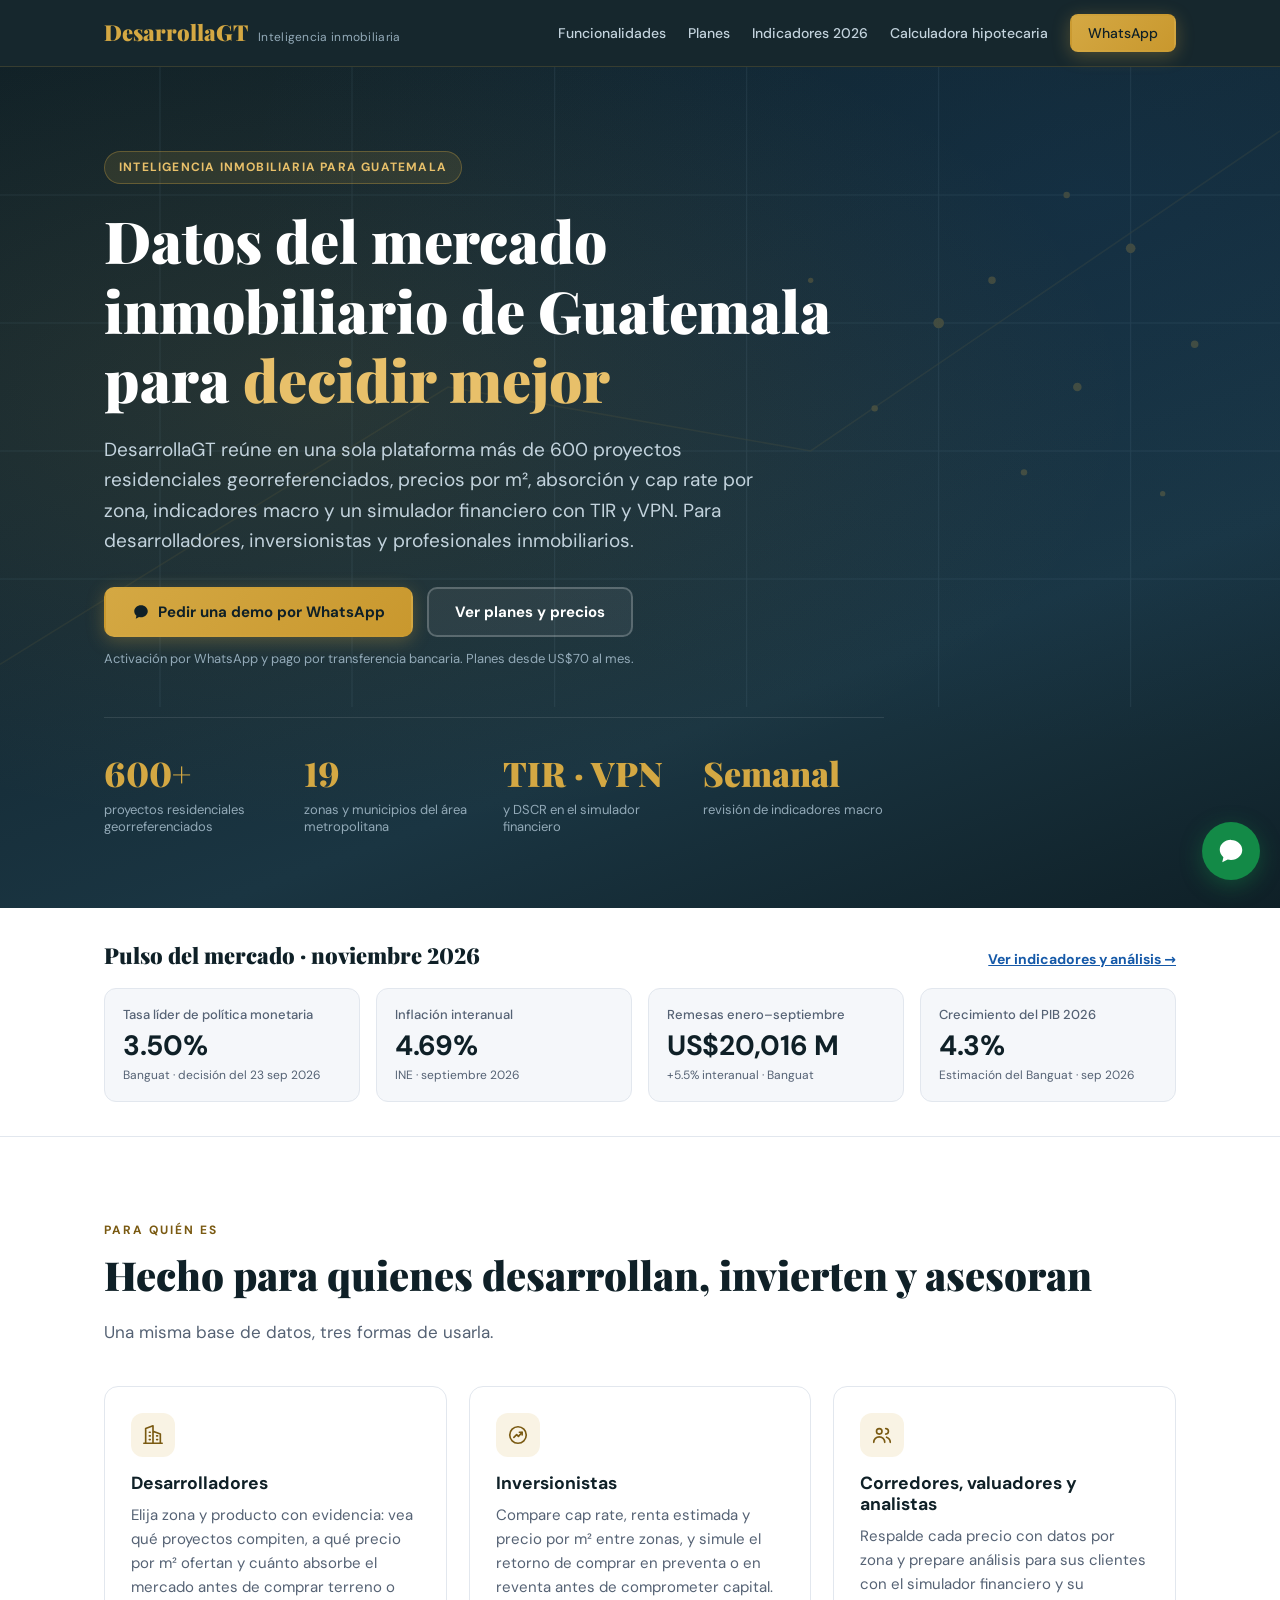
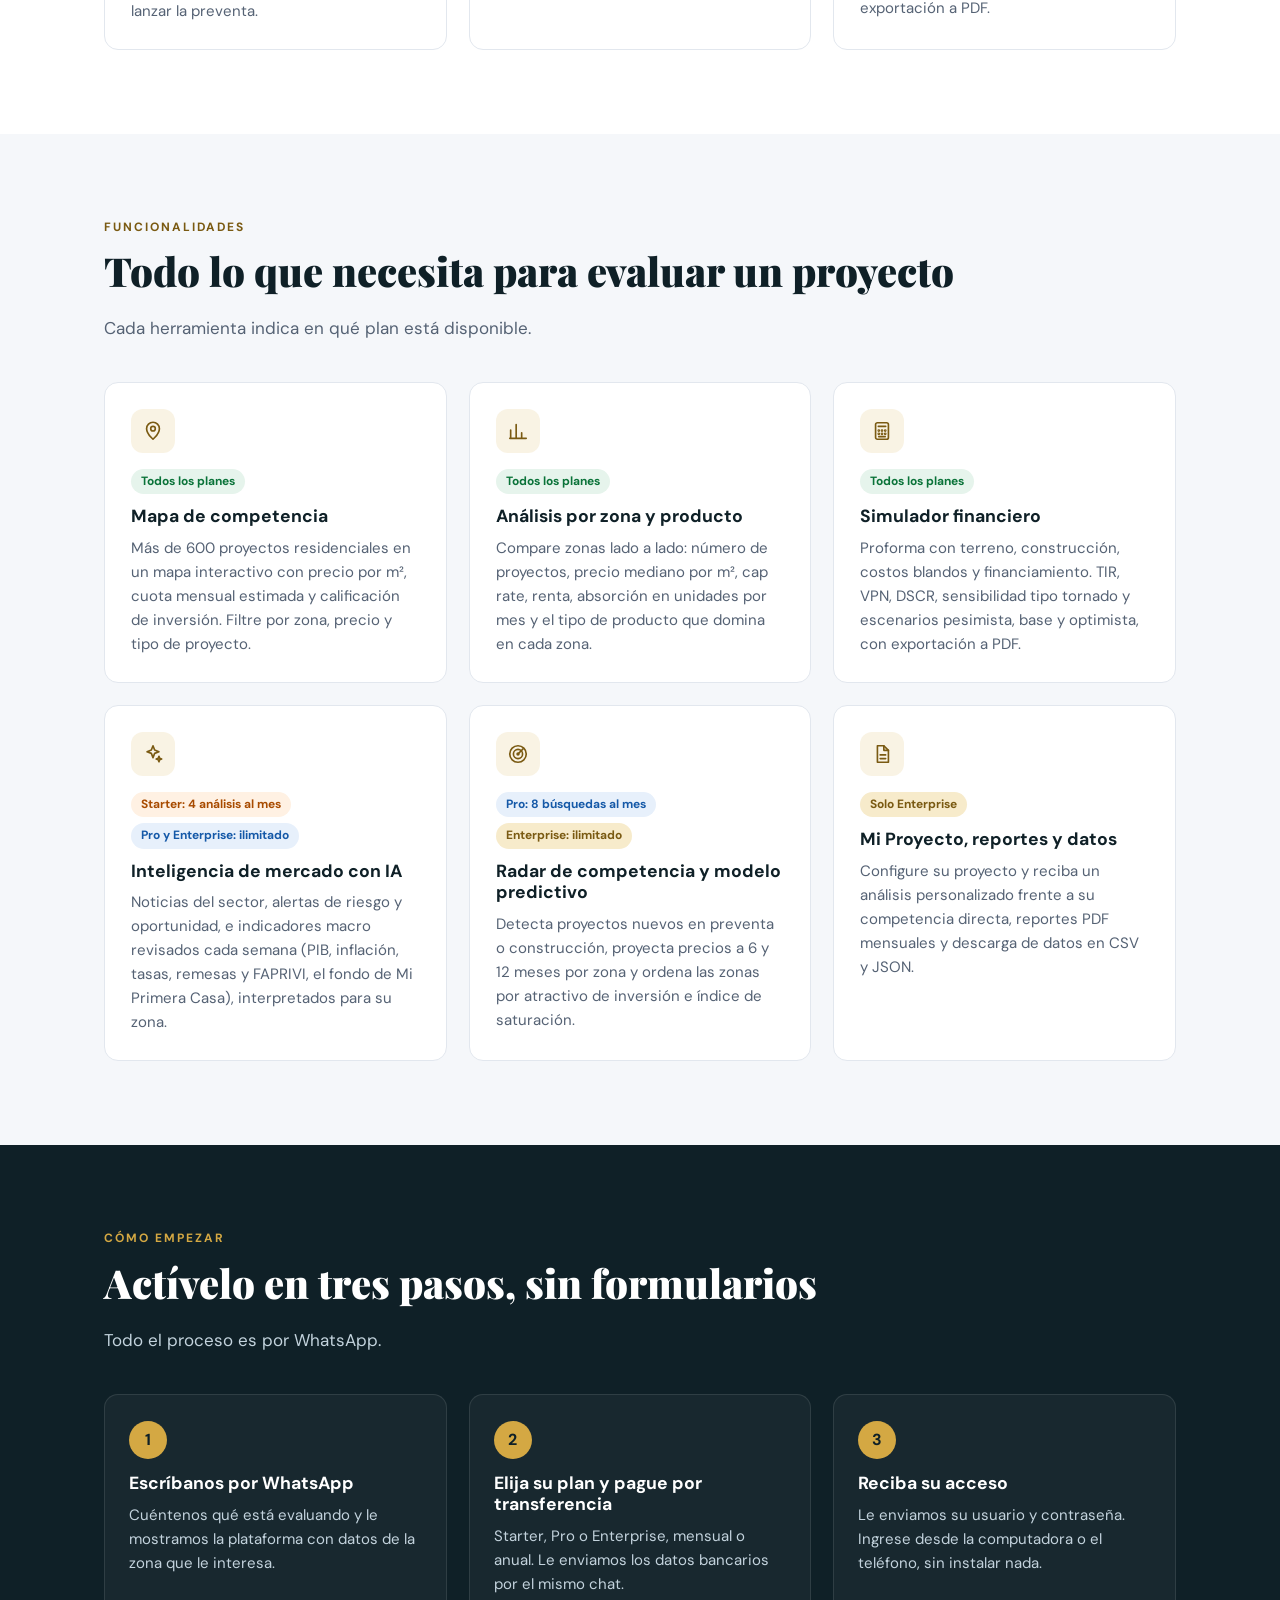
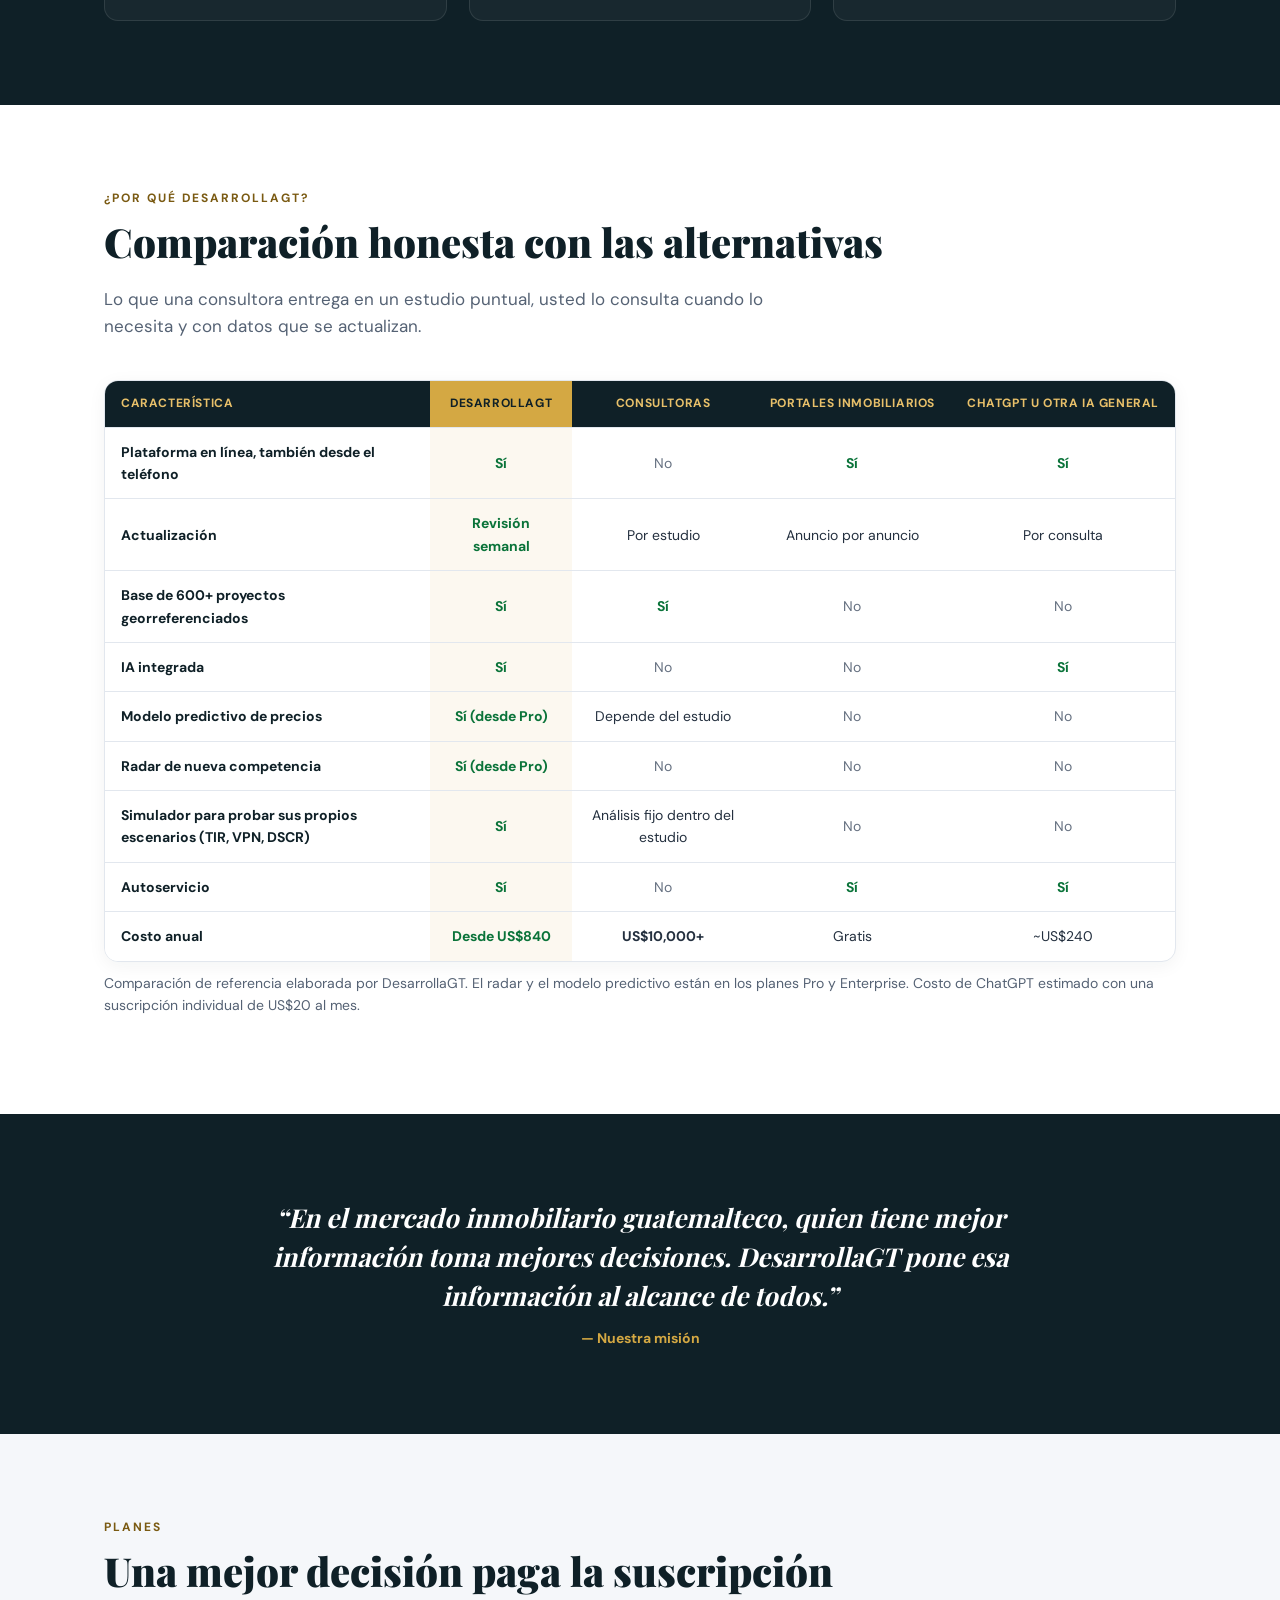
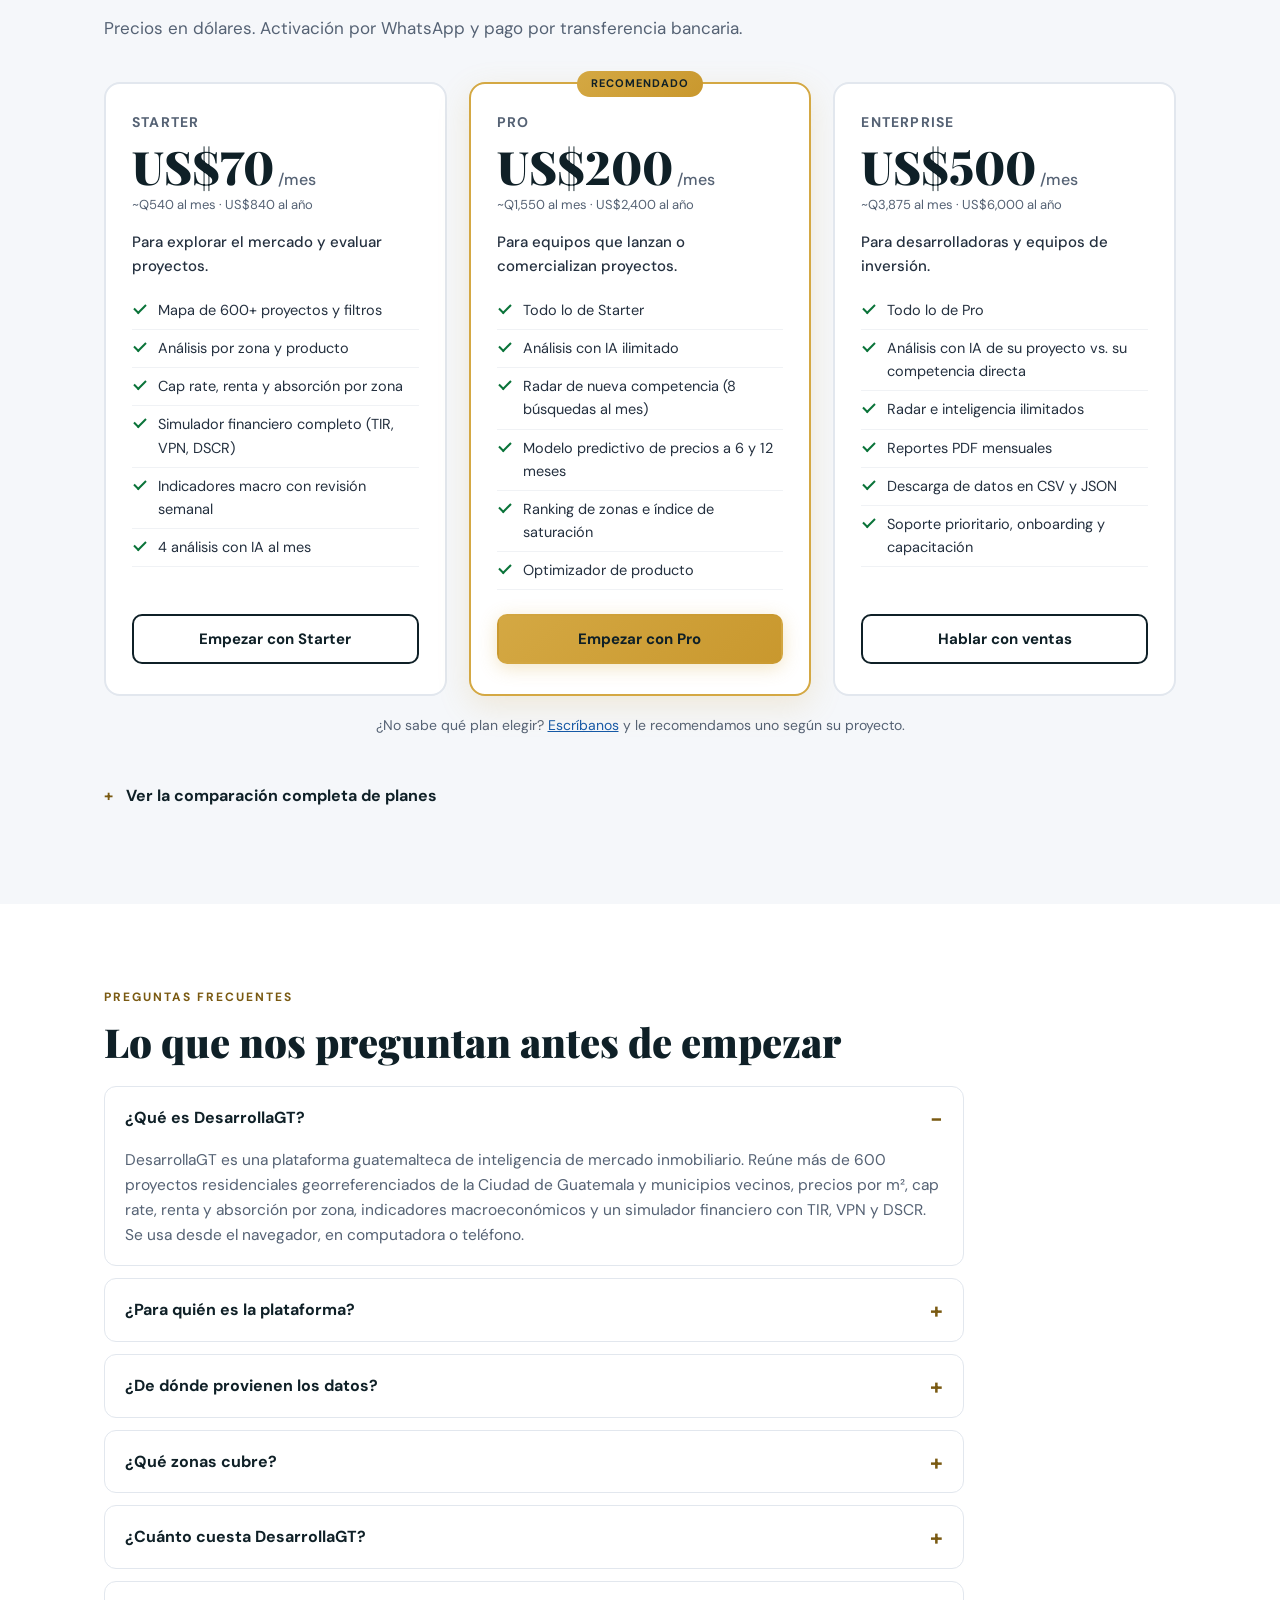
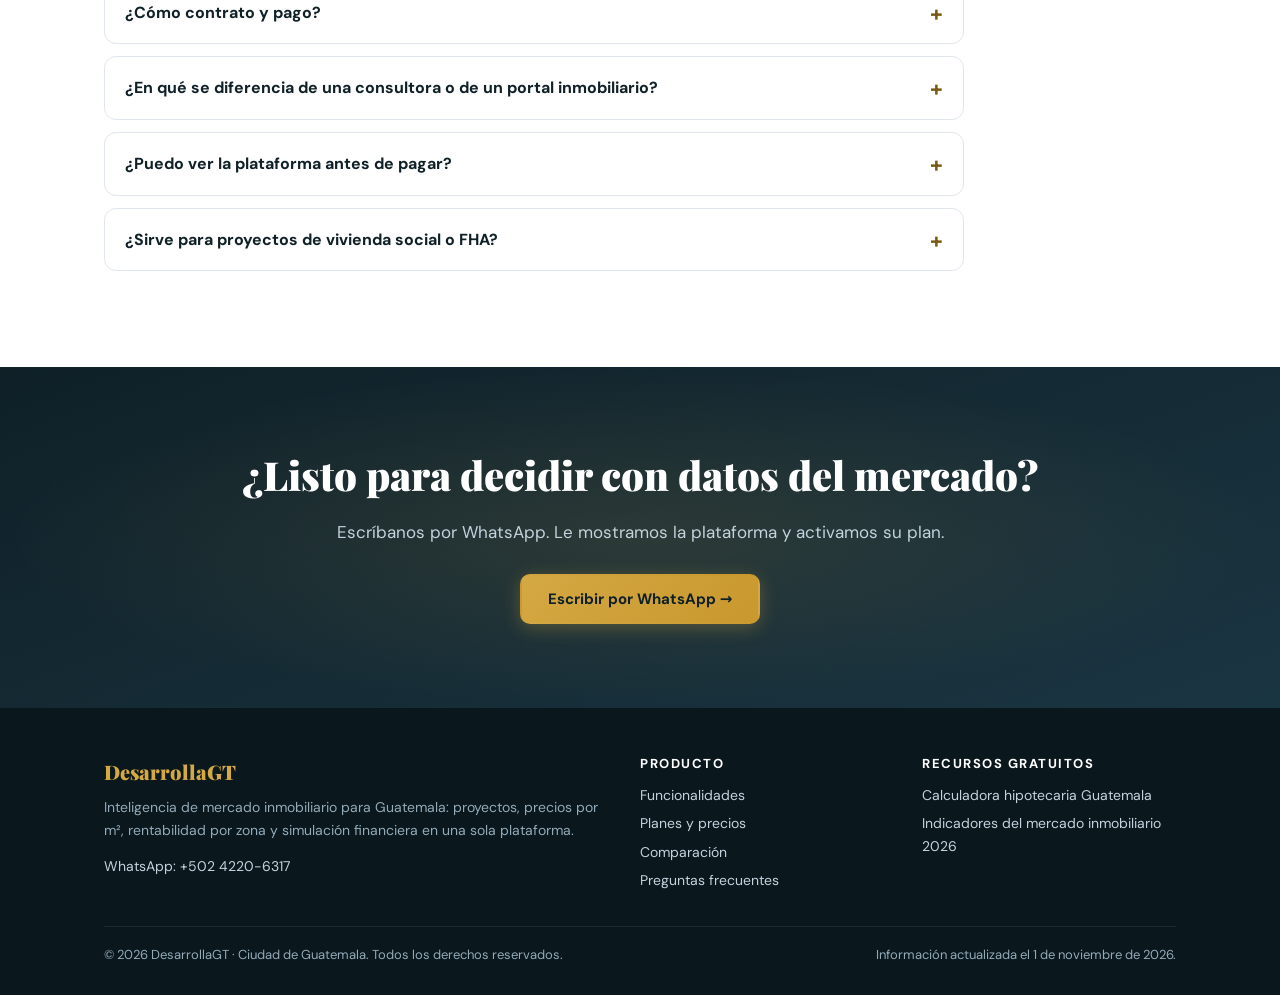
==== commit 85322e1c: "Correcciones de la revisión: textos, datos y accesibilidad - Tabla comparativa más precisa: radar y " ====
--- a/index.html
+++ b/index.html
@@ -97,9 +97,9 @@
           "Mapa de competencia con más de 600 proyectos residenciales",
           "Análisis por zona y producto: precio mediano por m², cap rate, renta y absorción",
           "Simulador financiero con TIR, VPN, DSCR, sensibilidad y escenarios",
-          "Análisis de mercado con IA e indicadores macro semanales",
+          "Análisis de mercado con IA e indicadores macro revisados cada semana",
           "Radar de nueva competencia y modelo predictivo de precios a 6 y 12 meses",
-          "Análisis de proyecto propio, reportes PDF y datos en CSV/JSON"
+          "Análisis de proyecto propio, reportes PDF mensuales y descarga de datos en CSV/JSON"
         ],
         "areaServed": { "@type": "Country", "name": "Guatemala" },
         "provider": { "@id": "https://sm2002-ai.github.io/desarrollagt/#organizacion" },
@@ -160,7 +160,7 @@
           {
             "@type": "Question",
             "name": "¿Cuánto cuesta DesarrollaGT?",
-            "acceptedAnswer": { "@type": "Answer", "text": "Starter cuesta US$70 al mes (US$840 al año), Pro US$200 al mes (US$2,400 al año) y Enterprise US$500 al mes (US$6,000 al año). Todos incluyen el mapa de competencia, el análisis por zona y el simulador financiero; Pro agrega el radar de competencia y el modelo predictivo, y Enterprise el análisis de su propio proyecto, reportes PDF y descarga de datos." }
+            "acceptedAnswer": { "@type": "Answer", "text": "Starter cuesta US$70 al mes (US$840 al año), Pro US$200 al mes (US$2,400 al año) y Enterprise US$500 al mes (US$6,000 al año). Todos incluyen el mapa de competencia, el análisis por zona y el simulador financiero; Pro agrega el radar de competencia y el modelo predictivo, y Enterprise el análisis de su propio proyecto, reportes PDF mensuales y descarga de datos." }
           },
           {
             "@type": "Question",
@@ -239,7 +239,7 @@
         <div class="stat"><b>600+</b><span>proyectos residenciales georreferenciados</span></div>
         <div class="stat"><b>19</b><span>zonas y municipios del área metropolitana</span></div>
         <div class="stat"><b>TIR · VPN</b><span>y DSCR en el simulador financiero</span></div>
-        <div class="stat"><b>Semanal</b><span>actualización de indicadores macro</span></div>
+        <div class="stat"><b>Semanal</b><span>revisión de indicadores macro</span></div>
       </div>
     </div>
   </div>
@@ -279,7 +279,7 @@
       <article class="card">
         <div class="icon" aria-hidden="true"><svg viewBox="0 0 24 24" fill="none" stroke="currentColor" stroke-width="1.8" stroke-linecap="round" stroke-linejoin="round"><circle cx="9" cy="8" r="3"/><path d="M3 20c0-3.3 2.7-6 6-6s6 2.7 6 6"/><path d="M16 5a3 3 0 0 1 0 6M21 20c0-2.6-1.7-4.8-4-5.6"/></svg></div>
         <h3>Corredores, valuadores y analistas</h3>
-        <p>Respalde cada precio con datos por zona y prepare análisis para sus clientes con el simulador financiero y sus reportes en PDF.</p>
+        <p>Respalde cada precio con datos por zona y prepare análisis para sus clientes con el simulador financiero y su exportación a PDF.</p>
       </article>
     </div>
   </div>
@@ -307,13 +307,13 @@
         <div class="icon" aria-hidden="true"><svg viewBox="0 0 24 24" fill="none" stroke="currentColor" stroke-width="1.8" stroke-linecap="round" stroke-linejoin="round"><rect x="5" y="3" width="14" height="18" rx="2"/><path d="M8 7h8"/><circle cx="8.5" cy="11.5" r=".6"/><circle cx="12" cy="11.5" r=".6"/><circle cx="15.5" cy="11.5" r=".6"/><circle cx="8.5" cy="15" r=".6"/><circle cx="12" cy="15" r=".6"/><circle cx="15.5" cy="15" r=".6"/><path d="M8.5 18.2h7"/></svg></div>
         <div class="tags"><span class="tag">Todos los planes</span></div>
         <h3>Simulador financiero</h3>
-        <p>Pro-forma con terreno, construcción, costos blandos y financiamiento. TIR, VPN, DSCR, sensibilidad tipo tornado y escenarios pesimista, base y optimista, con reporte en PDF.</p>
+        <p>Proforma con terreno, construcción, costos blandos y financiamiento. TIR, VPN, DSCR, sensibilidad tipo tornado y escenarios pesimista, base y optimista, con exportación a PDF.</p>
       </article>
       <article class="card">
         <div class="icon" aria-hidden="true"><svg viewBox="0 0 24 24" fill="none" stroke="currentColor" stroke-width="1.8" stroke-linecap="round" stroke-linejoin="round"><path d="M12 3l1.8 4.7 4.7 1.8-4.7 1.8L12 16l-1.8-4.7-4.7-1.8 4.7-1.8z"/><path d="M18.5 14.5l.8 2.2 2.2.8-2.2.8-.8 2.2-.8-2.2-2.2-.8 2.2-.8z"/></svg></div>
-        <div class="tags"><span class="tag lim">Starter: 4 al mes</span><span class="tag pro">Pro y Enterprise: ilimitado</span></div>
+        <div class="tags"><span class="tag lim">Starter: 4 análisis al mes</span><span class="tag pro">Pro y Enterprise: ilimitado</span></div>
         <h3>Inteligencia de mercado con IA</h3>
-        <p>Noticias del sector, alertas de riesgo y oportunidad, e indicadores macro actualizados cada semana (PIB, inflación, tasas, remesas y FAPRIVI) interpretados para su zona.</p>
+        <p>Noticias del sector, alertas de riesgo y oportunidad, e indicadores macro revisados cada semana (PIB, inflación, tasas, remesas y FAPRIVI, el fondo de Mi Primera Casa), interpretados para su zona.</p>
       </article>
       <article class="card">
         <div class="icon" aria-hidden="true"><svg viewBox="0 0 24 24" fill="none" stroke="currentColor" stroke-width="1.8" stroke-linecap="round" stroke-linejoin="round"><circle cx="12" cy="12" r="9"/><circle cx="12" cy="12" r="5"/><path d="M12 12l5.5-5.5"/><circle cx="12" cy="12" r="1"/></svg></div>
@@ -334,12 +334,12 @@
 <section id="como-funciona" class="section-dark" aria-labelledby="titulo-como">
   <div class="container">
     <p class="eyebrow">Cómo empezar</p>
-    <h2 class="section-title" id="titulo-como">Activo en tres pasos, sin formularios</h2>
+    <h2 class="section-title" id="titulo-como">Actívelo en tres pasos, sin formularios</h2>
     <p class="section-sub">Todo el proceso es por WhatsApp.</p>
     <ol class="steps">
       <li><h3>Escríbanos por WhatsApp</h3><p>Cuéntenos qué está evaluando y le mostramos la plataforma con datos de la zona que le interesa.</p></li>
       <li><h3>Elija su plan y pague por transferencia</h3><p>Starter, Pro o Enterprise, mensual o anual. Le enviamos los datos bancarios por el mismo chat.</p></li>
-      <li><h3>Reciba su acceso</h3><p>Le enviamos su usuario y contraseña. Entra desde la computadora o el teléfono, sin instalar nada.</p></li>
+      <li><h3>Reciba su acceso</h3><p>Le enviamos su usuario y contraseña. Ingrese desde la computadora o el teléfono, sin instalar nada.</p></li>
     </ol>
   </div>
 </section>
@@ -356,19 +356,19 @@
           <tr><th scope="col" class="left">Característica</th><th scope="col" class="col-dgt">DesarrollaGT</th><th scope="col">Consultoras</th><th scope="col">Portales inmobiliarios</th><th scope="col">ChatGPT u otra IA general</th></tr>
         </thead>
         <tbody>
-          <tr><th scope="row">Acceso desde el teléfono</th><td class="si col-dgt">Sí</td><td class="no">No</td><td class="si">Sí</td><td class="si">Sí</td></tr>
-          <tr><th scope="row">Actualización</th><td class="si col-dgt">Semanal</td><td>Trimestral</td><td>Manual</td><td>Por consulta</td></tr>
+          <tr><th scope="row">Plataforma en línea, también desde el teléfono</th><td class="si col-dgt">Sí</td><td class="no">No</td><td class="si">Sí</td><td class="si">Sí</td></tr>
+          <tr><th scope="row">Actualización</th><td class="si col-dgt">Revisión semanal</td><td>Por estudio</td><td>Anuncio por anuncio</td><td>Por consulta</td></tr>
           <tr><th scope="row">Base de 600+ proyectos georreferenciados</th><td class="si col-dgt">Sí</td><td class="si">Sí</td><td class="no">No</td><td class="no">No</td></tr>
           <tr><th scope="row">IA integrada</th><td class="si col-dgt">Sí</td><td class="no">No</td><td class="no">No</td><td class="si">Sí</td></tr>
-          <tr><th scope="row">Modelo predictivo de precios</th><td class="si col-dgt">Sí</td><td class="no">No</td><td class="no">No</td><td class="no">No</td></tr>
-          <tr><th scope="row">Radar de nueva competencia</th><td class="si col-dgt">Sí</td><td class="no">No</td><td class="no">No</td><td class="no">No</td></tr>
-          <tr><th scope="row">Simulador financiero (TIR, VPN, DSCR)</th><td class="si col-dgt">Sí</td><td class="no">No</td><td class="no">No</td><td class="no">No</td></tr>
+          <tr><th scope="row">Modelo predictivo de precios</th><td class="si col-dgt">Sí (desde Pro)</td><td>Depende del estudio</td><td class="no">No</td><td class="no">No</td></tr>
+          <tr><th scope="row">Radar de nueva competencia</th><td class="si col-dgt">Sí (desde Pro)</td><td class="no">No</td><td class="no">No</td><td class="no">No</td></tr>
+          <tr><th scope="row">Simulador para probar sus propios escenarios (TIR, VPN, DSCR)</th><td class="si col-dgt">Sí</td><td>Análisis fijo dentro del estudio</td><td class="no">No</td><td class="no">No</td></tr>
           <tr><th scope="row">Autoservicio</th><td class="si col-dgt">Sí</td><td class="no">No</td><td class="si">Sí</td><td class="si">Sí</td></tr>
           <tr><th scope="row">Costo anual</th><td class="si col-dgt num">Desde US$840</td><td class="num"><b>US$10,000+</b></td><td>Gratis</td><td class="num">~US$240</td></tr>
         </tbody>
       </table>
     </div>
-    <p class="note" id="nota-comparacion">Comparación de referencia elaborada por DesarrollaGT. Costo de ChatGPT estimado con una suscripción individual de US$20 al mes.</p>
+    <p class="note" id="nota-comparacion">Comparación de referencia elaborada por DesarrollaGT. El radar y el modelo predictivo están en los planes Pro y Enterprise. Costo de ChatGPT estimado con una suscripción individual de US$20 al mes.</p>
   </div>
 </section>
 
@@ -395,13 +395,13 @@
           <li>Análisis por zona y producto</li>
           <li>Cap rate, renta y absorción por zona</li>
           <li>Simulador financiero completo (TIR, VPN, DSCR)</li>
-          <li>Indicadores macro semanales</li>
+          <li>Indicadores macro con revisión semanal</li>
           <li>4 análisis con IA al mes</li>
         </ul>
         <a class="btn btn-outline" data-origen="plan-starter" href="https://wa.me/50242206317?text=Hola%2C%20me%20interesa%20el%20plan%20Starter%20%28US%2470%2Fmes%29%20de%20DesarrollaGT." target="_blank" rel="noopener">Empezar con Starter</a>
       </article>
       <article class="plan featured">
-        <span class="ribbon">MÁS POPULAR</span>
+        <span class="ribbon">RECOMENDADO</span>
         <h3>Pro</h3>
         <div class="price">US$200<small> /mes</small></div>
         <p class="price-alt">~Q1,550 al mes · US$2,400 al año</p>
@@ -426,7 +426,7 @@
           <li>Análisis con IA de su proyecto vs. su competencia directa</li>
           <li>Radar e inteligencia ilimitados</li>
           <li>Reportes PDF mensuales</li>
-          <li>Datos en CSV y JSON (API)</li>
+          <li>Descarga de datos en CSV y JSON</li>
           <li>Soporte prioritario, onboarding y capacitación</li>
         </ul>
         <a class="btn btn-outline" data-origen="plan-enterprise" href="https://wa.me/50242206317?text=Hola%2C%20me%20interesa%20el%20plan%20Enterprise%20%28US%24500%2Fmes%29%20de%20DesarrollaGT." target="_blank" rel="noopener">Hablar con ventas</a>
@@ -444,7 +444,7 @@
             <tr><th scope="row">Análisis por zona y producto</th><td class="si">Sí</td><td class="si">Sí</td><td class="si">Sí</td></tr>
             <tr><th scope="row">Cap rate, renta y absorción por zona</th><td class="si">Sí</td><td class="si">Sí</td><td class="si">Sí</td></tr>
             <tr><th scope="row">Simulador financiero (TIR, VPN, DSCR, sensibilidad, escenarios)</th><td class="si">Sí</td><td class="si">Sí</td><td class="si">Sí</td></tr>
-            <tr><th scope="row">Indicadores macro semanales</th><td class="si">Sí</td><td class="si">Sí</td><td class="si">Sí</td></tr>
+            <tr><th scope="row">Indicadores macro con revisión semanal</th><td class="si">Sí</td><td class="si">Sí</td><td class="si">Sí</td></tr>
             <tr><th scope="row">Análisis de mercado con IA</th><td>4 al mes</td><td>Ilimitado</td><td>Ilimitado</td></tr>
             <tr><th scope="row">Radar de nueva competencia</th><td class="no">—</td><td>8 búsquedas al mes</td><td>Ilimitado</td></tr>
             <tr><th scope="row">Modelo predictivo de precios (6 y 12 meses)</th><td class="no">—</td><td class="si">Sí</td><td class="si">Sí</td></tr>
@@ -452,7 +452,7 @@
             <tr><th scope="row">Optimizador de producto</th><td class="no">—</td><td class="si">Sí</td><td class="si">Sí</td></tr>
             <tr><th scope="row">Análisis con IA de su proyecto y su competencia directa</th><td class="no">—</td><td class="no">—</td><td class="si">Sí</td></tr>
             <tr><th scope="row">Reportes PDF mensuales</th><td class="no">—</td><td class="no">—</td><td class="si">Sí</td></tr>
-            <tr><th scope="row">Descarga de datos CSV y JSON (API)</th><td class="no">—</td><td class="no">—</td><td class="si">Sí</td></tr>
+            <tr><th scope="row">Descarga de datos en CSV y JSON</th><td class="no">—</td><td class="no">—</td><td class="si">Sí</td></tr>
             <tr><th scope="row">Base de conocimiento IA</th><td class="no">—</td><td class="no">—</td><td class="si">Sí</td></tr>
             <tr><th scope="row">Soporte</th><td>WhatsApp</td><td>WhatsApp</td><td>Prioritario, onboarding y capacitación</td></tr>
           </tbody>
@@ -485,7 +485,7 @@
       </details>
       <details>
         <summary>¿Cuánto cuesta DesarrollaGT?</summary>
-        <div><p>Starter cuesta US$70 al mes (US$840 al año), Pro US$200 al mes (US$2,400 al año) y Enterprise US$500 al mes (US$6,000 al año). Todos incluyen el mapa de competencia, el análisis por zona y el simulador financiero; Pro agrega el radar de competencia y el modelo predictivo, y Enterprise el análisis de su propio proyecto, reportes PDF y descarga de datos.</p></div>
+        <div><p>Starter cuesta US$70 al mes (US$840 al año), Pro US$200 al mes (US$2,400 al año) y Enterprise US$500 al mes (US$6,000 al año). Todos incluyen el mapa de competencia, el análisis por zona y el simulador financiero; Pro agrega el radar de competencia y el modelo predictivo, y Enterprise el análisis de su propio proyecto, reportes PDF mensuales y descarga de datos.</p></div>
       </details>
       <details>
         <summary>¿Cómo contrato y pago?</summary>
--- a/assets/sitio.css
+++ b/assets/sitio.css
@@ -23,7 +23,7 @@
 }
 
 *,*::before,*::after{box-sizing:border-box}
-html{scroll-behavior:smooth;-webkit-text-size-adjust:100%}
+html{scroll-behavior:smooth;-webkit-text-size-adjust:100%;scroll-padding-top:84px}
 body{margin:0;font-family:var(--sans);font-size:16px;line-height:1.6;color:var(--text);background:var(--bg);overflow-x:hidden}
 img,svg{max-width:100%;display:block}
 a{color:var(--blue)}
@@ -351,3 +351,10 @@
 .chart-card details{margin-top:6px}
 .chart-card summary{cursor:pointer;font-size:14px;font-weight:700;color:var(--blue);padding:6px 0}
 .prose .eyebrow{color:var(--gold-ink);font-size:12px}
+@media (max-width:760px){
+  .tabla-movil{min-width:560px}
+  .tabla-movil thead th:first-child,.tabla-movil tbody th[scope="row"]{position:sticky;left:0;z-index:1}
+  .tabla-movil thead th:first-child{background:var(--dark)}
+  .tabla-movil tbody th[scope="row"]{background:#fff;min-width:130px;box-shadow:2px 0 0 var(--line)}
+}
+.prose .scroll-hint{font-size:13px;color:var(--muted)}
